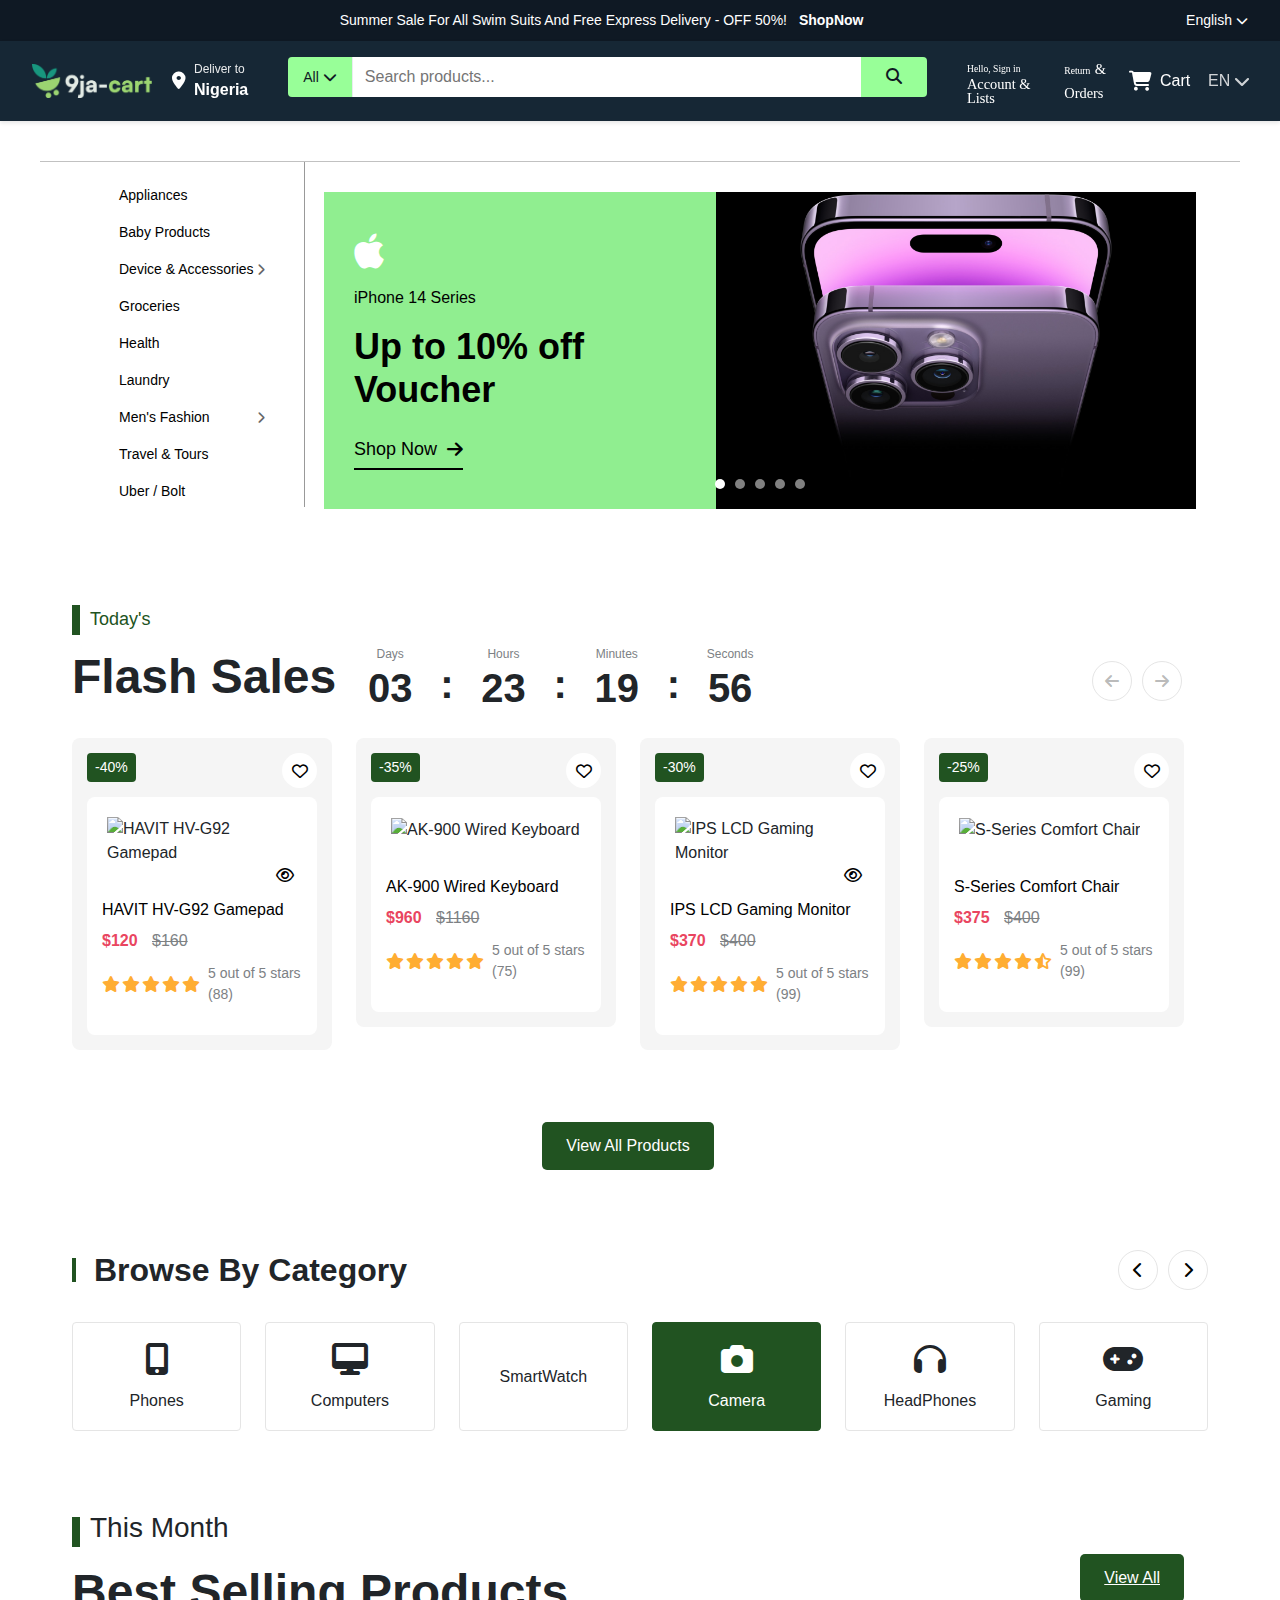
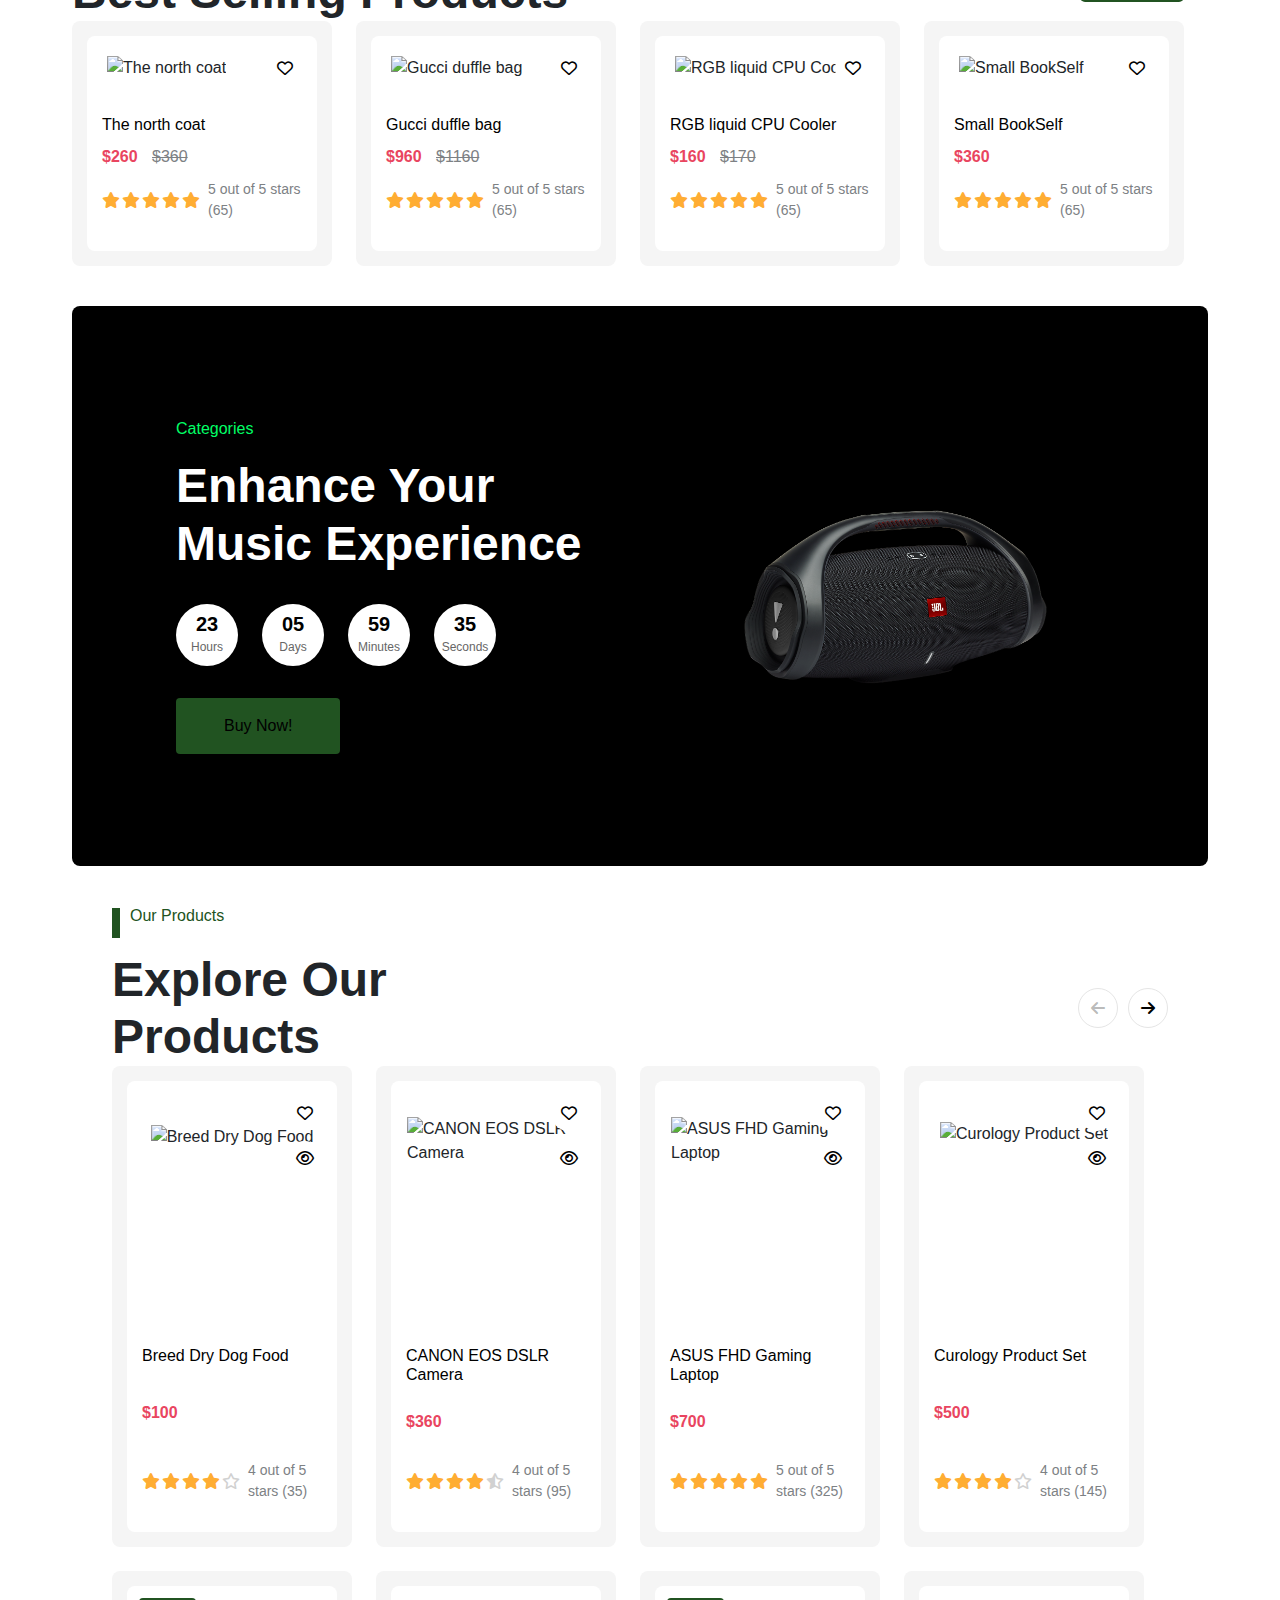
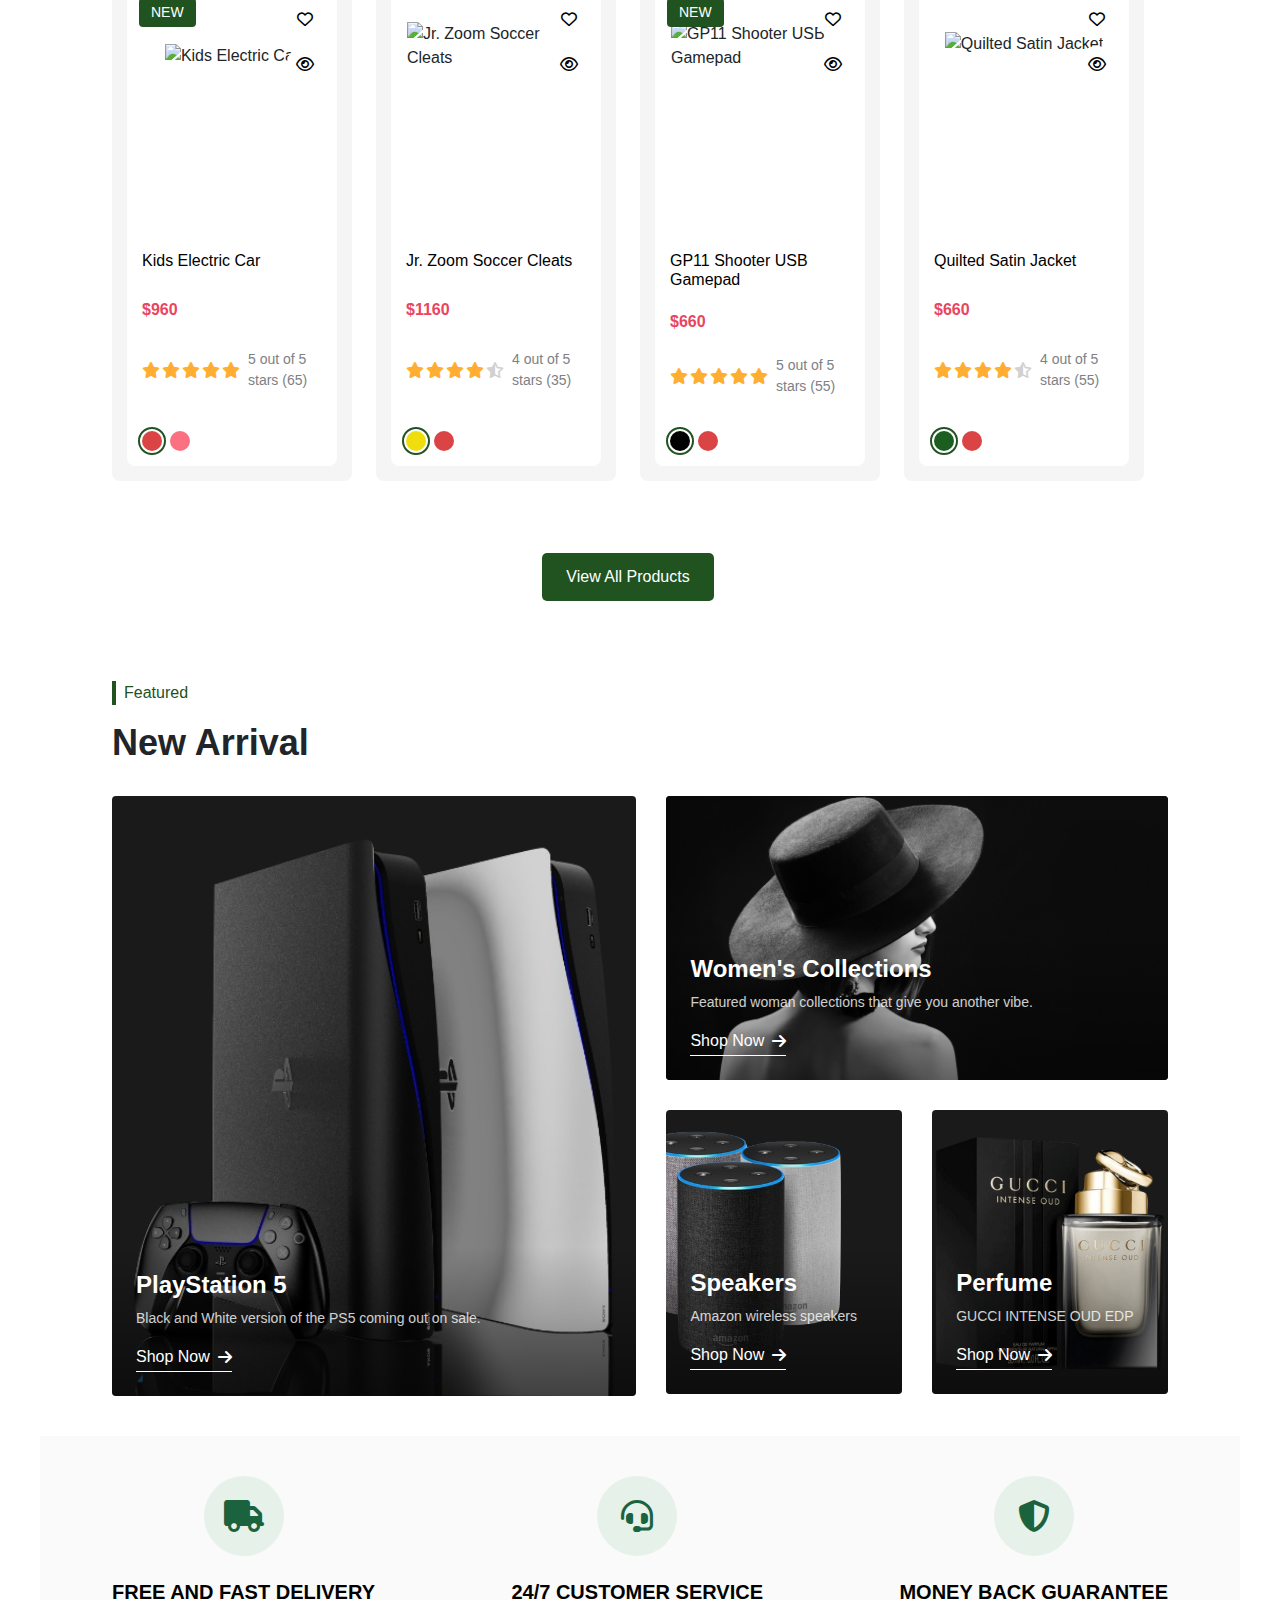
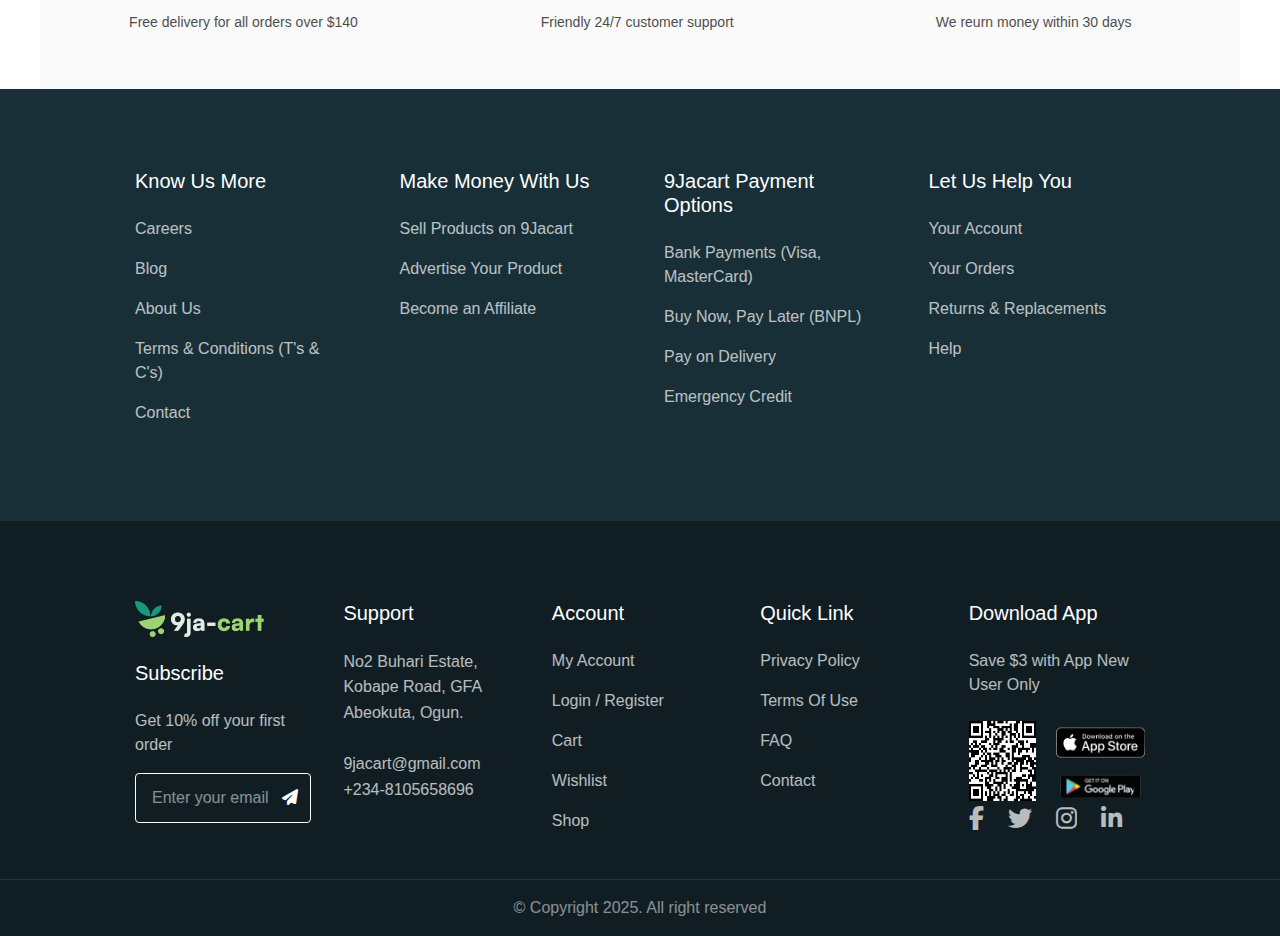
==== index.html @ 180ab43e "fixed desktop view" ====
<!DOCTYPE html>
<html lang="en">
  <head>
    <meta charset="UTF-8" />
    <meta name="viewport" content="width=device-width, initial-scale=1.0" />
    <title>9ja-cart - Your Online Shopping Destination</title>
    <!-- Font Awesome for icons -->
    <link
      rel="stylesheet"
      href="https://cdnjs.cloudflare.com/ajax/libs/font-awesome/6.5.1/css/all.min.css"
    />
    <!-- Animate.css -->
    <link
      rel="stylesheet"
      href="https://cdnjs.cloudflare.com/ajax/libs/animate.css/4.1.1/animate.min.css"
    />
    <!-- Normalize CSS -->
    <link
      rel="stylesheet"
      href="https://cdnjs.cloudflare.com/ajax/libs/modern-normalize/3.0.1/modern-normalize.css"
    />
    <!-- Bootstrap CSS -->
    <link
      href="https://cdn.jsdelivr.net/npm/bootstrap@5.3.2/dist/css/bootstrap.min.css"
      rel="stylesheet"
    />
    <!-- Custom CSS -->
    <link rel="stylesheet" href="assets/css/styles.css" />
  </head>

  <body>
    <!-- Header Section -->
    <header class="site-header">
      <!-- Top Announcement Bar -->
      <div class="announcement-bar">
        <div class="container-fluid">
          <div
            class="d-flex align-items-center justify-content-between announcement-content"
          >
            <div class="flex-grow-1 text-center">
              <span class="announcement-text">
                Summer Sale For All Swim Suits And Free Express Delivery - OFF
                50%!
                <a href="#" class="shop-now">ShopNow</a>
              </span>
            </div>
            <div class="language-selector">
              English <i class="fa-chevron-down fas"></i>
            </div>
          </div>
        </div>
      </div>

      <!-- Main Navigation Bar -->
      <nav class="main-nav">
        <div class="container-fluid">
          <div
            class="d-flex nav-content align-items-center justify-content-between"
          >
            <!-- Add this button before the logo -->
            <button
              class="d-md-none navbar-toggler"
              type="button"
              aria-label="Toggle navigation"
            >
              <i class="fa-bars fas"></i>
            </button>
            <!-- Logo -->
            <a href="#" class="logo">
              <img
                class="navbar-logo-image"
                src="assets/img/logo.png"
                alt="9jacart Logo"
              />
              <!-- <span class="logo-text">
                                <span class="nine">9ja</span>
                                <span class="cart">-cart</span>
                            </span> -->
            </a>

            <!-- Delivery Location -->
            <div class="delivery-location">
              <i class="fa-map-marker-alt fas"></i>
              <div class="location-text">
                <span class="deliver-to">Deliver to</span>
                <span class="country">Nigeria</span>
              </div>
            </div>

            <!-- Search Bar -->
            <div class="flex-grow-1 search-container">
              <div class="search-bar">
                <button class="category-dropdown">
                  All <i class="fa-chevron-down fas"></i>
                </button>
                <input
                  type="text"
                  placeholder="Search products..."
                  class="search-input"
                />
                <button type="submit" class="search-button">
                  <i class="fa-search fas"></i>
                </button>
              </div>
            </div>

            <!-- Account & Lists -->
            <div class="account-section">
              <div class="account-dropdown">
                <span class="small-text">Hello, Sign in</span>
                <span class="bold-text">Account & Lists</span>
              </div>
            </div>

            <!-- Returns & Orders -->
            <div class="returns-section">
              <span class="small-text">Return</span>
              <span class="bold-text">& Orders</span>
            </div>

            <!-- Cart -->
            <div class="cart-section">
              <i class="fa-shopping-cart fas"></i>
              <span>Cart</span>
            </div>

            <!-- Language Selector -->
            <div class="nav-language-selector">
              EN <i class="fa-chevron-down fas"></i>
            </div>
          </div>
        </div>
      </nav>
    </header>

    <!-- Main Content Section -->
    <main class="main-content">
      <div class="container-fluid">
        <!-- Hero Section -->
        <section class="hero">
          <hr />
          <div class="row">
            <!-- Sidebar Navigation -->
            <aside class="col-md-3 sidebar-nav">
              <nav class="nav-menu">
                <ul class="flex-column nav">
                  <li class="nav-item">
                    <a href="#" class="nav-link">Appliances</a>
                  </li>
                  <li class="nav-item">
                    <a href="#" class="nav-link">Baby Products</a>
                  </li>
                  <li class="nav-item">
                    <a
                      href="#"
                      class="d-flex nav-link align-items-center justify-content-between"
                    >
                      Device & Accessories
                      <i class="fa-chevron-right fas"></i>
                    </a>
                  </li>
                  <li class="nav-item">
                    <a href="#" class="nav-link">Groceries</a>
                  </li>
                  <li class="nav-item">
                    <a href="#" class="nav-link">Health</a>
                  </li>
                  <li class="nav-item">
                    <a href="#" class="nav-link">Laundry</a>
                  </li>
                  <li class="nav-item">
                    <a
                      href="#"
                      class="d-flex nav-link align-items-center justify-content-between"
                    >
                      Men's Fashion
                      <i class="fa-chevron-right fas"></i>
                    </a>
                  </li>
                  <li class="nav-item">
                    <a href="#" class="nav-link">Travel & Tours</a>
                  </li>
                  <li class="nav-item">
                    <a href="#" class="nav-link">Uber / Bolt</a>
                  </li>
                </ul>
              </nav>
            </aside>

            <!-- Main Banner -->
            <div class="col-md-9 main-banner">
              <div class="banner-content">
                <div class="banner-left">
                  <i class="fa-apple fab"></i>
                  <div class="device-series">iPhone 14 Series</div>
                  <h1 class="banner-heading">Up to 10% off Voucher</h1>
                  <a href="#" class="shop-now-link">
                    Shop Now <i class="fa-arrow-right fas"></i>
                  </a>
                </div>
                <div class="banner-right">
                  <img
                    src="assets/img/hero-img.jpeg"
                    alt="iPhone 14"
                    class="banner-image"
                  />
                </div>
              </div>
              <div class="banner-dots">
                <span class="active dot"></span>
                <span class="dot"></span>
                <span class="dot"></span>
                <span class="dot"></span>
                <span class="dot"></span>
              </div>
            </div>
          </div>
        </section>

        <!-- Flash Sales Section -->
        <section class="flash-sales">
          <div
            class="d-flex align-items-center justify-content-between flash-sales-header"
          >
            <div class="header-left">
              <div class="d-flex align-items-center section-indicator">
                <span class="indicator-bar"></span>
                <h3 class="today-text">Today's</h3>
              </div>
              <div class="d-flex align-items-center gap-4">
                <h2 class="section-title">Flash Sales</h2>
                <!-- Countdown Timer -->
                <div class="d-flex align-items-center countdown-timer">
                  <div class="timer-unit">
                    <span class="unit-label">Days</span>
                    <span class="unit-value">03</span>
                  </div>
                  <span class="timer-separator">:</span>
                  <div class="timer-unit">
                    <span class="unit-label">Hours</span>
                    <span class="unit-value">23</span>
                  </div>
                  <span class="timer-separator">:</span>
                  <div class="timer-unit">
                    <span class="unit-label">Minutes</span>
                    <span class="unit-value">19</span>
                  </div>
                  <span class="timer-separator">:</span>
                  <div class="timer-unit">
                    <span class="unit-label">Seconds</span>
                    <span class="unit-value">56</span>
                  </div>
                </div>
              </div>
            </div>
            <div class="navigation-arrows flash-nav-arrow">
              <button class="nav-arrow prev" aria-label="Previous products">
                <i class="fa-arrow-left fas"></i>
              </button>
              <button class="nav-arrow next" aria-label="Next products">
                <i class="fa-arrow-right fas"></i>
              </button>
            </div>
          </div>

          <!-- Product Cards Grid -->
          <div class="g-4 row product-grid">
            <!-- Product Card 1 -->
            <div class="col-lg-3 col-md-6">
              <article class="product-card">
                <div class="card-header">
                  <span class="discount-tag">-40%</span>
                  <button
                    class="wishlist-btn"
                    aria-label="Add to wishlist"
                    data-bs-toggle="tooltip"
                    data-bs-placement="left"
                    data-bs-title="Add to Wishlist"
                  >
                    <i class="fa-heart far"></i>
                  </button>
                </div>
                <div class="product-image">
                  <img
                    src="https://s3-alpha-sig.figma.com/img/5d5c/2e52/50752d55f8b60f2aa2923183dadbc135?Expires=1742774400&Key-Pair-Id=APKAQ4GOSFWCW27IBOMQ&Signature=f-nDXutPaUy7cd9G1MCDeTajw4RED9QdKlRWRN~3tQg8z4puQymrMv57yfN9VyW0JbT52Foj~2PpaH3aTyz8Z0DCdzY~n2Ppa3RICUXXkqNPNTnWxFkCqGBanyVgoZotbQxu~6EhP7s0ch9OlFMd~sxh3lCbf1QoytT-ayqRuzkmM4VL-pTrxUSKOfKfsSdwUbv0xXRu2GkUi2MVhggosrn8fcB2zPkeDQv~JZd-W7FSPCQ-8uL0OV7bJwCu8q7KtAGg7nzdt92dswRqKOwXjfN7mjGO0szxgxpvjItU8DxflebyKsNRh3nLLadCK4Kar2a5h~9em3pzS186LmgWCA__"
                    alt="HAVIT HV-G92 Gamepad"
                    class="img-fluid"
                  />
                  <button class="quick-view" aria-label="Quick view">
                    <i class="fa-eye far"></i>
                  </button>
                  <button
                    class="add-to-cart-btn"
                    data-bs-toggle="tooltip"
                    data-bs-placement="top"
                    data-bs-title="Add to Cart"
                  >
                    Add To Cart
                  </button>
                </div>
                <div class="product-info">
                  <h3 class="product-name">HAVIT HV-G92 Gamepad</h3>
                  <div class="product-price">
                    <span class="current-price">$120</span>
                    <span class="original-price">$160</span>
                  </div>
                  <div class="product-rating">
                    <div class="stars" data-rating="5">
                      <i class="fa-star fas" data-value="1"></i>
                      <i class="fa-star fas" data-value="2"></i>
                      <i class="fa-star fas" data-value="3"></i>
                      <i class="fa-star fas" data-value="4"></i>
                      <i class="fa-star fas" data-value="5"></i>
                    </div>
                    <span class="review-count">(88)</span>
                  </div>
                </div>
              </article>
            </div>

            <!-- Product Card 2 -->
            <div class="col-lg-3 col-md-6">
              <article class="product-card">
                <div class="card-header">
                  <span class="discount-tag">-35%</span>
                  <button
                    class="wishlist-btn"
                    aria-label="Add to wishlist"
                    data-bs-toggle="tooltip"
                    data-bs-placement="left"
                    data-bs-title="Add to Wishlist"
                  >
                    <i class="fa-heart far"></i>
                  </button>
                </div>
                <div class="product-image">
                  <img
                    src="https://s3-alpha-sig.figma.com/img/e59d/9f34/8cc24eeff489863523b63971c3ff8e4a?Expires=1742774400&Key-Pair-Id=APKAQ4GOSFWCW27IBOMQ&Signature=rDHnDBBlqXwilTum9bKzrXjI-G4~yxLxhhhIosvqDlFjmt8BNMDH3myTpmYfYa1714xWj71hOfjgh-u7fVMN9SLSa154qI6r-JSd4JmRrEoya5nhxK86ph8wV0M7MUeA2Yq8zYnOPoKw6jGK4Mqh9x6R-hLj5qTe3LoP4UwyT-vXbXNJeAD1cexfO7e08ui~bzhddridE4FeCEXO1ULCiomIUaYhm2CtBqxxnEss7hkA31N0sX0vPN7r8gDYynCJ7uL6Xgjy0HAIH1GxiksJ-EJMLz-Zfurlr9VAvQylOJYkOuvj2~3ezwGEusSO71htX0pN~9AC8IZRNXhfeLIPnw__"
                    alt="AK-900 Wired Keyboard"
                    class="img-fluid"
                  />
                  <button class="quick-view" aria-label="Quick view">
                    <i class="fa-eye far"></i>
                  </button>
                  <button
                    class="add-to-cart-btn"
                    data-bs-toggle="tooltip"
                    data-bs-placement="top"
                    data-bs-title="Add to Cart"
                  >
                    Add To Cart
                  </button>
                </div>
                <div class="product-info">
                  <h3 class="product-name">AK-900 Wired Keyboard</h3>
                  <div class="product-price">
                    <span class="current-price">$960</span>
                    <span class="original-price">$1160</span>
                  </div>
                  <div class="product-rating">
                    <div class="stars">
                      <i class="fa-star fas"></i>
                      <i class="fa-star fas"></i>
                      <i class="fa-star fas"></i>
                      <i class="fa-star fas"></i>
                      <i class="fa-star far"></i>
                    </div>
                    <span class="review-count">(75)</span>
                  </div>
                </div>
              </article>
            </div>

            <!-- Product Card 3 -->
            <div class="col-lg-3 col-md-6">
              <article class="product-card">
                <div class="card-header">
                  <span class="discount-tag">-30%</span>
                  <button
                    class="wishlist-btn"
                    aria-label="Add to wishlist"
                    data-bs-toggle="tooltip"
                    data-bs-placement="left"
                    data-bs-title="Add to Wishlist"
                  >
                    <i class="fa-heart far"></i>
                  </button>
                </div>
                <div class="product-image">
                  <img
                    src="https://s3-alpha-sig.figma.com/img/5e63/4682/db5174aff99bb9337d2dc9598a0b44e4?Expires=1742774400&Key-Pair-Id=APKAQ4GOSFWCW27IBOMQ&Signature=No1gx2ZZQpRWeOM-mLkgSsgpufHtCzW2CBQ5R-7psFnSp7WTvT-vkB4IPjf~2emw1qYRpUvjZSgfPm3YpW1Fra37ho2epdWXGnsN07m0vA-BAfXup~JjzyYfbOQTNFXb2viq37pAiuXc7btUWFOpDrlyVRH1HjLAvjszbvsgEprkurvFPxRALEC7ah3RiPf-CSd322ZbmUeOseWo1a5m~k8eKvQBJAfCOvAX81-9uDYkUKwMqpuzigzDzGIJk9eBEtwU3fKbmhTxExgw3zL52oc5NsEZsAKVEdWgFoEn-NZ1EfM999S3nddkVp066MAtn8MEWVHUF4SGo5XCoY3heg__"
                    alt="IPS LCD Gaming Monitor"
                    class="img-fluid"
                  />
                  <button class="quick-view" aria-label="Quick view">
                    <i class="fa-eye far"></i>
                  </button>
                  <button
                    class="add-to-cart-btn"
                    data-bs-toggle="tooltip"
                    data-bs-placement="top"
                    data-bs-title="Add to Cart"
                  >
                    Add To Cart
                  </button>
                </div>
                <div class="product-info">
                  <h3 class="product-name">IPS LCD Gaming Monitor</h3>
                  <div class="product-price">
                    <span class="current-price">$370</span>
                    <span class="original-price">$400</span>
                  </div>
                  <div class="product-rating">
                    <div class="stars">
                      <i class="fa-star fas"></i>
                      <i class="fa-star fas"></i>
                      <i class="fa-star fas"></i>
                      <i class="fa-star fas"></i>
                      <i class="fa-star fas"></i>
                    </div>
                    <span class="review-count">(99)</span>
                  </div>
                </div>
              </article>
            </div>

            <!-- Product Card 4 -->
            <div class="col-lg-3 col-md-6">
              <article class="product-card">
                <div class="card-header">
                  <span class="discount-tag">-25%</span>
                  <button
                    class="wishlist-btn"
                    aria-label="Add to wishlist"
                    data-bs-toggle="tooltip"
                    data-bs-placement="left"
                    data-bs-title="Add to Wishlist"
                  >
                    <i class="fa-heart far"></i>
                  </button>
                </div>
                <div class="product-image">
                  <img
                    src="https://s3-alpha-sig.figma.com/img/288d/a330/273c46e1c3dc0a8915c4b031d0345347?Expires=1742774400&Key-Pair-Id=APKAQ4GOSFWCW27IBOMQ&Signature=ie7~ysXVkQZFqo~p~Oz7WGZSTJh9EiorH1dJZUbWvLktqIF3PXdBf3zL~qICugSYqwq-oZtNfNStpV1WAIurbND7g7WaT1d7g7wOJo~TBQNUe5GWtRsj9sgHPMlbDSz6~3L7dObcrnBtqq4YXVGDdVdte1-b5LlofWEQSrIDrrPW6ppON~EUPXzDLIflzCjdVJaExqAvdATfo9p5Bi8h5Fq-O-bWYyuolJppy8FPFENxrvElWX2uZfKruj0eJcPfxZKK~YnIDHxDkF5v-LekWvvH8Y3WCVJTRZOuUPrzt-TzL~ySQkuTAuBpltfJuXDKTREKu5DTd2iR61PDETOYYQ__"
                    alt="S-Series Comfort Chair"
                    class="img-fluid"
                  />
                  <button class="quick-view" aria-label="Quick view">
                    <i class="fa-eye far"></i>
                  </button>
                  <button
                    class="add-to-cart-btn"
                    data-bs-toggle="tooltip"
                    data-bs-placement="top"
                    data-bs-title="Add to Cart"
                  >
                    Add To Cart
                  </button>
                </div>
                <div class="product-info">
                  <h3 class="product-name">S-Series Comfort Chair</h3>
                  <div class="product-price">
                    <span class="current-price">$375</span>
                    <span class="original-price">$400</span>
                  </div>
                  <div class="product-rating">
                    <div class="stars">
                      <i class="fa-star fas"></i>
                      <i class="fa-star fas"></i>
                      <i class="fa-star fas"></i>
                      <i class="fa-star fas"></i>
                      <i class="fa-star-half-alt fas"></i>
                    </div>
                    <span class="review-count">(99)</span>
                  </div>
                </div>
              </article>
            </div>
          </div>

          <!-- View All Button -->
          <div class="text-center mt-5">
            <button class="view-all-btn">View All Products</button>
          </div>
        </section>

        <!-- Category Browse Section -->
        <section class="category-browse">
          <div class="category-header">
            <div class="category-title">
              <div class="indicator-bar"></div>
              <h2>Browse By Category</h2>
            </div>
            <div class="navigation-arrows">
              <button class="nav-arrow prev">
                <i class="fa-chevron-left fas"></i>
              </button>
              <button class="nav-arrow next">
                <i class="fa-chevron-right fas"></i>
              </button>
            </div>
          </div>

          <div class="category-grid">
            <div class="category-card">
              <i class="category-icon fa-mobile-alt fas"></i>
              <h3 class="category-name">Phones</h3>
            </div>
            <div class="category-card">
              <i class="category-icon fa-desktop fas"></i>
              <h3 class="category-name">Computers</h3>
            </div>
            <div class="category-card">
              <i class="category-icon fa-watch fas"></i>
              <h3 class="category-name">SmartWatch</h3>
            </div>
            <div class="active category-card">
              <i class="category-icon fa-camera fas"></i>
              <h3 class="category-name">Camera</h3>
            </div>
            <div class="category-card">
              <i class="category-icon fa-headphones fas"></i>
              <h3 class="category-name">HeadPhones</h3>
            </div>
            <div class="category-card">
              <i class="category-icon fa-gamepad fas"></i>
              <h3 class="category-name">Gaming</h3>
            </div>
          </div>
        </section>

        <!-- Best Selling Products Section -->
        <section class="best-selling">
          <div
            class="d-flex align-items-center justify-content-between section-header"
          >
            <div class="header-left">
              <div class="d-flex align-items-center section-indicator">
                <span class="indicator-bar"></span>
                <h3 class="month-text">This Month</h3>
              </div>
              <h2 class="section-title">Best Selling Products</h2>
            </div>
            <a
              href="#"
              class="view-all-btn"
              aria-label="View all best selling products"
              >View All</a
            >
          </div>

          <div class="g-4 row product-grid">
            <!-- Product Card 1 -->
            <div class="col-lg-3 col-md-6">
              <article class="product-card">
                <div class="product-image">
                  <img
                    src="https://s3-alpha-sig.figma.com/img/ee9a/3800/1e9f94261b28e16ea21bacb4144473e8?Expires=1742774400&Key-Pair-Id=APKAQ4GOSFWCW27IBOMQ&Signature=uMXlODWTYd~VWNdqKEYPVxJh~PmTH48Ecjft6wn0LEjiYEc3Efu80KcLJ8XGFO8T~AUEJKRbv-Hs1Qxurxlw1YKE0GZjDHM~exk-ZKTLRRNGsQyYRViFXid3uLsRU6-PzR037z2yajMrkrpIuAvXsx6H4AMMZaEEcesF30KFYyVQzNidTr7YKTp~dtSI2056cn2Y49fizJiV63YCHLWmWHADfLbXd3lWCGFvqnVMY6JehO13sbkEglSGJa8wudgBevcR435LOiweTueoG~2aAp5pUZ76IGI0zMbqE8wLyHAqwB70Gz-~tXKe-hS1MqP90Zq-bOvtz1-zoXJhHm~DNQ__"
                    alt="The north coat"
                    class="img-fluid"
                  />
                  <button
                    class="wishlist-btn"
                    aria-label="Add to wishlist"
                    data-bs-toggle="tooltip"
                    data-bs-placement="left"
                    data-bs-title="Add to Wishlist"
                  >
                    <i class="fa-heart far"></i>
                  </button>
                  <button class="quick-view" aria-label="Quick view">
                    <i class="fa-eye far"></i>
                  </button>
                </div>
                <div class="product-info">
                  <h3 class="product-name">The north coat</h3>
                  <div class="product-price">
                    <span class="current-price">$260</span>
                    <span class="original-price">$360</span>
                  </div>
                  <div class="product-rating">
                    <div class="stars" data-rating="5">
                      <i class="fa-star fas"></i>
                      <i class="fa-star fas"></i>
                      <i class="fa-star fas"></i>
                      <i class="fa-star fas"></i>
                      <i class="fa-star fas"></i>
                    </div>
                    <span class="review-count">(65)</span>
                  </div>
                </div>
              </article>
            </div>

            <!-- Product Card 2 -->
            <div class="col-lg-3 col-md-6">
              <article class="product-card">
                <div class="product-image">
                  <img
                    src="https://s3-alpha-sig.figma.com/img/4f3c/a1d1/2722dbdf98f25179d3c0b785988c513d?Expires=1742774400&Key-Pair-Id=APKAQ4GOSFWCW27IBOMQ&Signature=iHCTCBxWihFlWHixi6ck~[base64]~LuDQS5DI40I4wTI83a1TOcKBK8FgGkmugEqLua7pvPxhSpepPHkc-r5iCR6m9B1Y0czeyGiF0pOJRr3mh4fh4riDKMi5RWlGBcRaQrlgXdQY77dWeOh-jy4A__"
                    alt="Gucci duffle bag"
                    class="img-fluid"
                  />
                  <button
                    class="wishlist-btn"
                    aria-label="Add to wishlist"
                    data-bs-toggle="tooltip"
                    data-bs-placement="left"
                    data-bs-title="Add to Wishlist"
                  >
                    <i class="fa-heart far"></i>
                  </button>
                  <button class="quick-view" aria-label="Quick view">
                    <i class="fa-eye far"></i>
                  </button>
                </div>
                <div class="product-info">
                  <h3 class="product-name">Gucci duffle bag</h3>
                  <div class="product-price">
                    <span class="current-price">$960</span>
                    <span class="original-price">$1160</span>
                  </div>
                  <div class="product-rating">
                    <div class="stars" data-rating="5">
                      <i class="fa-star fas"></i>
                      <i class="fa-star fas"></i>
                      <i class="fa-star fas"></i>
                      <i class="fa-star fas"></i>
                      <i class="fa-star fas"></i>
                    </div>
                    <span class="review-count">(65)</span>
                  </div>
                </div>
              </article>
            </div>

            <!-- Product Card 3 -->
            <div class="col-lg-3 col-md-6">
              <article class="product-card">
                <div class="product-image">
                  <img
                    src="https://s3-alpha-sig.figma.com/img/6739/d39d/c218c97b645d616c8188a4f2e6aaf84b?Expires=1742774400&Key-Pair-Id=APKAQ4GOSFWCW27IBOMQ&Signature=XxhW7GXPh~ghm2q7e401IN-LQlu9aVzIgMpBost-lD~sTXVBdWI5EAE24vO-4b~1ZniM83Ps651OSBvtiuWPaKlyHMQB3aFFhx0mT7xXPUoU-AXDRj5WQ1nnxdSoUqvAYRTyzQDyY~pHAJ~Zjj19wWcv7u9co-3PYQ~poM19osScAk3yhHg4dOmWlY1SbbvZmw5lVxFgKIRQsx2w8zMG0BnfYtkJsMbitI3WUBXzogaW6cyY0H3~BTYs7WRXvIDSlElGR5NQbzMGrWh5Q22f5MUHOEssDsJMgYLVygglsTNCxVx~9x~dvs0xn7BRZVxuqOKkDmEh3AgRNla3-VuCug__"
                    alt="RGB liquid CPU Cooler"
                    class="img-fluid"
                  />
                  <button
                    class="wishlist-btn"
                    aria-label="Add to wishlist"
                    data-bs-toggle="tooltip"
                    data-bs-placement="left"
                    data-bs-title="Add to Wishlist"
                  >
                    <i class="fa-heart far"></i>
                  </button>
                  <button class="quick-view" aria-label="Quick view">
                    <i class="fa-eye far"></i>
                  </button>
                </div>
                <div class="product-info">
                  <h3 class="product-name">RGB liquid CPU Cooler</h3>
                  <div class="product-price">
                    <span class="current-price">$160</span>
                    <span class="original-price">$170</span>
                  </div>
                  <div class="product-rating">
                    <div class="stars" data-rating="5">
                      <i class="fa-star fas"></i>
                      <i class="fa-star fas"></i>
                      <i class="fa-star fas"></i>
                      <i class="fa-star fas"></i>
                      <i class="fa-star fas"></i>
                    </div>
                    <span class="review-count">(65)</span>
                  </div>
                </div>
              </article>
            </div>

            <!-- Product Card 4 -->
            <div class="col-lg-3 col-md-6">
              <article class="product-card">
                <div class="product-image">
                  <img
                    src="https://s3-alpha-sig.figma.com/img/e86f/6e87/2757d20a14861e2e0ebd4e9889693f59?Expires=1742774400&Key-Pair-Id=APKAQ4GOSFWCW27IBOMQ&Signature=B-DwTUI-34T8sxHKhuoh~zZ7mc-iC0gwcz4cESMA2XJMoGx1yMXtHLqaXyzfAUboeXjFVKuqkNwVjxycNZLASJ6hOcsipepYS~XoDG40oE5lrwrhol5SAy96j1pHHpPX8NwhF7WhdgiSiqCpzl7p9GlKLInS~G9m8Z-MkiLdbWYXIDe5f6WYmmGQEl9qwvQc2yR8SxWJo37GfXp53Xuz~rSpRpTtvzqVyXUBNXyEtmV7w1HritwEfDew6X5-CBdUdfA7JWRu7Y7mxik5wQdYdOhALTeunakTq2YVskTJWTxZkuo7rYur-5y0zYyFy4C9RSRzXX1Bq0cPVHzbkh1-9A__"
                    alt="Small BookSelf"
                    class="img-fluid"
                  />
                  <button
                    class="wishlist-btn"
                    aria-label="Add to wishlist"
                    data-bs-toggle="tooltip"
                    data-bs-placement="left"
                    data-bs-title="Add to Wishlist"
                  >
                    <i class="fa-heart far"></i>
                  </button>
                  <button class="quick-view" aria-label="Quick view">
                    <i class="fa-eye far"></i>
                  </button>
                </div>
                <div class="product-info">
                  <h3 class="product-name">Small BookSelf</h3>
                  <div class="product-price">
                    <span class="current-price">$360</span>
                  </div>
                  <div class="product-rating">
                    <div class="stars" data-rating="5">
                      <i class="fa-star fas"></i>
                      <i class="fa-star fas"></i>
                      <i class="fa-star fas"></i>
                      <i class="fa-star fas"></i>
                      <i class="fa-star fas"></i>
                    </div>
                    <span class="review-count">(65)</span>
                  </div>
                </div>
              </article>
            </div>
          </div>
        </section>

        <!-- Promotional Banner Section -->
        <section class="promo-banner" aria-label="Special Offer - JBL Boombox">
          <div class="container-fluid">
            <div class="promo-content">
              <!-- Left Content -->
              <div class="promo-info">
                <span class="category-label">Categories</span>
                <h2 class="promo-title">Enhance Your<br />Music Experience</h2>
                <!-- Countdown Timer -->
                <div class="countdown-circles" aria-label="Offer ends in">
                  <div class="timer-circle">
                    <span class="number">23</span>
                    <span class="label">Hours</span>
                  </div>
                  <div class="timer-circle">
                    <span class="number">05</span>
                    <span class="label">Days</span>
                  </div>
                  <div class="timer-circle">
                    <span class="number">59</span>
                    <span class="label">Minutes</span>
                  </div>
                  <div class="timer-circle">
                    <span class="number">35</span>
                    <span class="label">Seconds</span>
                  </div>
                </div>
                <a href="#" class="buy-now-btn" aria-label="Buy JBL Boombox Now"
                  >Buy Now!</a
                >
              </div>
              <!-- Right Content - Product Image -->
              <div class="promo-image">
                <img
                  src="assets/img/jbl music box.png"
                  alt="JBL Boombox Portable Speaker"
                  class="product-img"
                />
              </div>
            </div>
          </div>
        </section>

        <!-- Product Display Section -->
        <section class="product-display" aria-label="Product Display">
          <div class="container-fluid">
            <!-- Header Section -->
            <header
              class="d-flex align-items-center justify-content-between section-header"
            >
              <div class="header-left">
                <div class="d-flex align-items-center section-indicator">
                  <span class="indicator-bar"></span>
                  <h3 class="category-label">Our Products</h3>
                </div>
                <div class="d-flex align-items-center justify-content-between">
                  <h2 class="section-title">Explore Our Products</h2>
                  <div class="navigation-arrows explore-nav-arrow">
                    <button
                      class="nav-arrow prev"
                      aria-label="Previous products"
                    >
                      <i class="fa-arrow-left fas"></i>
                    </button>
                    <button class="nav-arrow next" aria-label="Next products">
                      <i class="fa-arrow-right fas"></i>
                    </button>
                  </div>
                </div>
              </div>
            </header>

            <!-- Product Grid -->
            <div class="g-4 row product-grid">
              <!-- Product 1: Breed Dry Dog Food -->
              <div class="col-lg-4 col-md-6 col-xl-3">
                <article class="product-card">
                  <div class="product-image">
                    <img
                      src="https://s3-alpha-sig.figma.com/img/78e7/2711/8c99fe72271cf43f5e3566b39ca7c8f4?Expires=1743379200&Key-Pair-Id=APKAQ4GOSFWCW27IBOMQ&Signature=Y14-RHTKyOwR9jyFtxyiKjwzN6H-2IHxcJrnU3PTpZzcPKo9d9iysIGF0IAtYvnjZWvYevB3Ok~eJe5UpsK6AjvOvNXyvZuud-Bqnisioe54prTrYOFAK~-bAmAfuS62gvrJwBxr3rnQf2Dmx~ZM2PEmkvcGR~Qu9VBSBP4xbPlLjFxyc6L5evra~gPA1Ev4pJNvRlwgagnP86C8kL4qziybc9XkWI8hKIhUbF-fKbDDGMKXZx2gncBSDnaH5PVSb9GLiAN0gToWDhJEYYREH9NQGpeehr1IQKv81eAnCIhyce6Nf5OvN~Y3xdhgzul9BFgBGHJIRMrksBciZdHDdw__"
                      alt="Breed Dry Dog Food"
                      class="img-fluid"
                    />
                    <button
                      class="wishlist-btn"
                      aria-label="Add to wishlist"
                      data-bs-toggle="tooltip"
                      data-bs-placement="left"
                      data-bs-title="Add to Wishlist"
                    >
                      <i class="fa-heart far"></i>
                    </button>
                    <button class="quick-view" aria-label="Quick view">
                      <i class="fa-eye far"></i>
                    </button>
                    <button
                      class="add-to-cart-btn"
                      data-bs-toggle="tooltip"
                      data-bs-placement="top"
                      data-bs-title="Add to Cart"
                    >
                      Add To Cart
                    </button>
                  </div>
                  <div class="product-info">
                    <h3 class="product-name">Breed Dry Dog Food</h3>
                    <div class="product-price">
                      <span class="current-price">$100</span>
                    </div>
                    <div class="product-rating">
                      <div class="stars" data-rating="4">
                        <i class="fa-star fas"></i>
                        <i class="fa-star fas"></i>
                        <i class="fa-star fas"></i>
                        <i class="fa-star fas"></i>
                        <i class="fa-star far"></i>
                      </div>
                      <span class="review-count">(35)</span>
                    </div>
                  </div>
                </article>
              </div>

              <!-- Product 2: CANON EOS DSLR Camera -->
              <div class="col-lg-4 col-md-6 col-xl-3">
                <article class="product-card">
                  <div class="product-image">
                    <img
                      src="https://s3-alpha-sig.figma.com/img/e608/92a4/f0a3d5d144dce622c7338ec5be12908f?Expires=1743379200&Key-Pair-Id=APKAQ4GOSFWCW27IBOMQ&Signature=sMq2g1dzf5hqfyKFe~nuwio3~pavj6YTUKXwYk5SDBdK6Fq3p-a8GZmaU39uC33EU-53I3uQEJzCrrXmMGsbaZ-~ELaL6g41Nb2gxHKh9wWG8RxL5-jy67pLd4~YVz-wjXA74INYHF5-eHfWFgX6dtSzqoOlJ~mT4GHwF1OQE6cUg6lI5qL2EPMm3nsNJH-JlIjmtvvormlkeAjsOdWOeY0tGHaNfEzSCM-m3~oKr4UPoVP3hwWU31DRCmvxOljKpvQl2B8QJM0x-cC0DrnxyHqmTHwmGN9ojH0ugqL-AYEHkmsUdNTXZjZWfIRyY16FDnWTWcet5WwKovwyARTNmw__"
                      alt="CANON EOS DSLR Camera"
                      class="img-fluid"
                    />
                    <button
                      class="wishlist-btn"
                      aria-label="Add to wishlist"
                      data-bs-toggle="tooltip"
                      data-bs-placement="left"
                      data-bs-title="Add to Wishlist"
                    >
                      <i class="fa-heart far"></i>
                    </button>
                    <button class="quick-view" aria-label="Quick view">
                      <i class="fa-eye far"></i>
                    </button>
                    <button
                      class="add-to-cart-btn"
                      data-bs-toggle="tooltip"
                      data-bs-placement="top"
                      data-bs-title="Add to Cart"
                    >
                      Add To Cart
                    </button>
                  </div>
                  <div class="product-info">
                    <h3 class="product-name">CANON EOS DSLR Camera</h3>
                    <div class="product-price">
                      <span class="current-price">$360</span>
                    </div>
                    <div class="product-rating">
                      <div class="stars" data-rating="4.5">
                        <i class="fa-star fas"></i>
                        <i class="fa-star fas"></i>
                        <i class="fa-star fas"></i>
                        <i class="fa-star fas"></i>
                        <i class="fa-star-half-alt fas"></i>
                      </div>
                      <span class="review-count">(95)</span>
                    </div>
                  </div>
                </article>
              </div>

              <!-- Product 3: ASUS FHD Gaming Laptop -->
              <div class="col-lg-4 col-md-6 col-xl-3">
                <article class="product-card">
                  <div class="product-image">
                    <img
                      src="https://s3-alpha-sig.figma.com/img/203b/e522/b7b02d10672f6f6147762cf52bfcfc54?Expires=1743379200&Key-Pair-Id=APKAQ4GOSFWCW27IBOMQ&Signature=nlfLcKTVgQONekCWLyjSY9e-jKOzGlWHm2QN9VLtof1fX1fouzb12UOXcgz3028VssrMbsZk8kUcKjQL4JqUOv5N-jrd7bwt2tBpi~H8YTvysZ43Q98SSiwOlzp7mxV2yiWOy3G-QhPvkPh6hR2dmgRp5SfLqznUTchDMeD2cyyCG3NukN4biMkQ7em2hHfa9~5DS-0DT~jWbotvtzTO82f5Vf5j5fzSJJSirM9OhXju7~l5qYBKXIDhzzYpuxHtmaBxXni-su4BPF-x9GDkgDjaN2Z5Cu-sF5rRq-ZQoYwQB6WhyQXNMIPBhexLKUmTiK2BWpDXIq2YiWc0J2zKYQ__"
                      alt="ASUS FHD Gaming Laptop"
                      class="img-fluid"
                    />
                    <button
                      class="wishlist-btn"
                      aria-label="Add to wishlist"
                      data-bs-toggle="tooltip"
                      data-bs-placement="left"
                      data-bs-title="Add to Wishlist"
                    >
                      <i class="fa-heart far"></i>
                    </button>
                    <button class="quick-view" aria-label="Quick view">
                      <i class="fa-eye far"></i>
                    </button>
                    <button
                      class="add-to-cart-btn"
                      data-bs-toggle="tooltip"
                      data-bs-placement="top"
                      data-bs-title="Add to Cart"
                    >
                      Add To Cart
                    </button>
                  </div>
                  <div class="product-info">
                    <h3 class="product-name">ASUS FHD Gaming Laptop</h3>
                    <div class="product-price">
                      <span class="current-price">$700</span>
                    </div>
                    <div class="product-rating">
                      <div class="stars" data-rating="5">
                        <i class="fa-star fas"></i>
                        <i class="fa-star fas"></i>
                        <i class="fa-star fas"></i>
                        <i class="fa-star fas"></i>
                        <i class="fa-star fas"></i>
                      </div>
                      <span class="review-count">(325)</span>
                    </div>
                  </div>
                </article>
              </div>

              <!-- Product 4: Curology Product Set -->
              <div class="col-lg-4 col-md-6 col-xl-3">
                <article class="product-card">
                  <div class="product-image">
                    <img
                      src="https://s3-alpha-sig.figma.com/img/e7bd/d116/62ea1dfc2d615a5bb054e139a764f306?Expires=1743379200&Key-Pair-Id=APKAQ4GOSFWCW27IBOMQ&Signature=jJM7L9SF4sGxAoKMWSuKFDRzWAG9Zm-FmYF2e45EF67IxHR3wXmj8t0zpFYe3HSl0hkglBdPNEhiGAlwXR-1cGLv0Hk2TIugZKm61~wWHwwR0~6hOiWCwuVDBhtVOaAlNv897o8cFpj02PGgcgRjQw8mM6Z~CJ7MF0Lj9Xz38aXWf-Kl~l8goN0yTEgeMkUQ4HrPApmh2qgWw-ryCwqdg4t6Oj7UO0q9gcFENRMw-51Zwws~3-XZE2a4JNrm~D7IWeltQBZdAbcCYdFj7KqcM-zOKTzOLY-2J8~yYXawTWwySYsBLb8xGrrvJZ-UbY-~el1KUq29lPtMJdFTOYB61w__"
                      alt="Curology Product Set"
                      class="img-fluid"
                    />
                    <button
                      class="wishlist-btn"
                      aria-label="Add to wishlist"
                      data-bs-toggle="tooltip"
                      data-bs-placement="left"
                      data-bs-title="Add to Wishlist"
                    >
                      <i class="fa-heart far"></i>
                    </button>
                    <button class="quick-view" aria-label="Quick view">
                      <i class="fa-eye far"></i>
                    </button>
                    <button
                      class="add-to-cart-btn"
                      data-bs-toggle="tooltip"
                      data-bs-placement="top"
                      data-bs-title="Add to Cart"
                    >
                      Add To Cart
                    </button>
                  </div>
                  <div class="product-info">
                    <h3 class="product-name">Curology Product Set</h3>
                    <div class="product-price">
                      <span class="current-price">$500</span>
                    </div>
                    <div class="product-rating">
                      <div class="stars" data-rating="4">
                        <i class="fa-star fas"></i>
                        <i class="fa-star fas"></i>
                        <i class="fa-star fas"></i>
                        <i class="fa-star fas"></i>
                        <i class="fa-star far"></i>
                      </div>
                      <span class="review-count">(145)</span>
                    </div>
                  </div>
                </article>
              </div>

              <!-- Product 5: Kids Electric Car -->
              <div class="col-lg-4 col-md-6 col-xl-3">
                <article class="product-card">
                  <div class="product-image">
                    <span class="new-tag">NEW</span>
                    <img
                      src="https://s3-alpha-sig.figma.com/img/5f4e/a9ac/f805319ddf3897fc9daaf58559542260?Expires=1743379200&Key-Pair-Id=APKAQ4GOSFWCW27IBOMQ&Signature=KxXvGCUOgZ5de2GUiya1ARDtVj1s4zuorwncSxGCL5-kIWfP0jx8b77cmLZZO3udVNf5BGC7LggU4JMb81ng2NyzAinXtspM4lnOiJzt00Z8~trNPEcHIHJZf6kXZDg3IMchbUYImT2bIuXgI5483SRtzflAIhoSV2TI4t-OPdoWkuUSeaR7KvFatFgzA7VwRZVnYz1qCkTKcds1zW6ZYuptBTlA0~fYB~8AifOvuOAFF4nPXCmgx9u8LBoWhrz70oc0j53kMTx6Ni3PwBpZBXOHMws~CtnSABb4gQbKr1wRPA7VUOPsGbDmjP~qVcfZNWgyymQET7-KTpBMfufkWg__"
                      alt="Kids Electric Car"
                      class="img-fluid"
                    />
                    <button
                      class="wishlist-btn"
                      aria-label="Add to wishlist"
                      data-bs-toggle="tooltip"
                      data-bs-placement="left"
                      data-bs-title="Add to Wishlist"
                    >
                      <i class="fa-heart far"></i>
                    </button>
                    <button class="quick-view" aria-label="Quick view">
                      <i class="fa-eye far"></i>
                    </button>
                  </div>
                  <div class="product-info">
                    <h3 class="product-name">Kids Electric Car</h3>
                    <div class="product-price">
                      <span class="current-price">$960</span>
                    </div>
                    <div class="product-rating">
                      <div class="stars" data-rating="5">
                        <i class="fa-star fas"></i>
                        <i class="fa-star fas"></i>
                        <i class="fa-star fas"></i>
                        <i class="fa-star fas"></i>
                        <i class="fa-star fas"></i>
                      </div>
                      <span class="review-count">(65)</span>
                    </div>
                    <div class="color-options">
                      <button
                        class="color-dot active"
                        style="background-color: #db4444"
                        aria-label="Select Red Color"
                      ></button>
                      <button
                        class="color-dot"
                        style="background-color: #fb7181"
                        aria-label="Select Pink Color"
                      ></button>
                    </div>
                  </div>
                </article>
              </div>

              <!-- Product 6: Jr. Zoom Soccer Cleats -->
              <div class="col-lg-4 col-md-6 col-xl-3">
                <article class="product-card">
                  <div class="product-image">
                    <img
                      src="https://s3-alpha-sig.figma.com/img/d0b7/bb25/884f6fdfc1357634d7d7b09e05755c2f?Expires=1743379200&Key-Pair-Id=APKAQ4GOSFWCW27IBOMQ&Signature=hBQkP4eECaF4xCsH5xjRECzn4gwzt11z1qHFqyIYXsEePxNoPHpwEjNPxFZ91IdZLSM~u5KrU1uEvMLJiw9cTYDL0SaaDGneGiBDx1LSY1Z9zn7U1a5JztBd9bYW0SgKIJRxUdPTN7NsFEBg1-1C6QHoDo8zB8M4GvWP2LU0cDMpJsW5gx1BuyyhzG8dxUI9t86zkpEoIMXK7tACsDc8SgBvBBc-VlyWpGT6~C1DLLjRse2EUdo9ewa6M4vKcxuoneYttZO3vQaDpJZnsdOqW~16z7o~kVou8mpYskwEdvVgQMx3joqsk9kQUouIscVoulANYj-u5udqUCw5DT3VQg__"
                      alt="Jr. Zoom Soccer Cleats"
                      class="img-fluid"
                    />
                    <button
                      class="wishlist-btn"
                      aria-label="Add to wishlist"
                      data-bs-toggle="tooltip"
                      data-bs-placement="left"
                      data-bs-title="Add to Wishlist"
                    >
                      <i class="fa-heart far"></i>
                    </button>
                    <button class="quick-view" aria-label="Quick view">
                      <i class="fa-eye far"></i>
                    </button>
                  </div>
                  <div class="product-info">
                    <h3 class="product-name">Jr. Zoom Soccer Cleats</h3>
                    <div class="product-price">
                      <span class="current-price">$1160</span>
                    </div>
                    <div class="product-rating">
                      <div class="stars" data-rating="4.5">
                        <i class="fa-star fas"></i>
                        <i class="fa-star fas"></i>
                        <i class="fa-star fas"></i>
                        <i class="fa-star fas"></i>
                        <i class="fa-star-half-alt fas"></i>
                      </div>
                      <span class="review-count">(35)</span>
                    </div>
                    <div class="color-options">
                      <button
                        class="color-dot active"
                        style="background-color: #f0dd0d"
                        aria-label="Select Yellow Color"
                      ></button>
                      <button
                        class="color-dot"
                        style="background-color: #db4444"
                        aria-label="Select Red Color"
                      ></button>
                    </div>
                  </div>
                </article>
              </div>

              <!-- Product 7: GP11 Shooter USB Gamepad -->
              <div class="col-lg-4 col-md-6 col-xl-3">
                <article class="product-card">
                  <div class="product-image">
                    <span class="new-tag">NEW</span>
                    <img
                      src="https://s3-alpha-sig.figma.com/img/288e/0133/65fe639fccc1fe4168fca740ef1f85e7?Expires=1743379200&Key-Pair-Id=APKAQ4GOSFWCW27IBOMQ&Signature=PRmYCHaBPijPE1680OYh5ny~fs0NP0fehi6hKEpgnniUvAAqOT~AiYJDKxwV3ouyhlFnw9-cVqnk363wVTBydSNbVvCd3qUG~duf-McUGJaznKSPTGMrNzu4TnZaktJfhfcOz6Z~PhQzLJ35L78zZRsK3H4PavsjEdOLRzg29g5CSpKHDI5RpsMZ9-fcIQ4ISiVttg1JuPkgef-HKYSoCzTIH2P0qxLHLaswgjvxm0SiXZAN-ObVNoHoR2QlxR7Xft2X3OAhidk5d6IjFmfg3aSX6EaqN7YqWZNEKtJt1bBJh3uKaQQllpq6xhj51YTkdlnIv508d-UE2z~yzv0uHQ__"
                      alt="GP11 Shooter USB Gamepad"
                      class="img-fluid"
                    />
                    <button
                      class="wishlist-btn"
                      aria-label="Add to wishlist"
                      data-bs-toggle="tooltip"
                      data-bs-placement="left"
                      data-bs-title="Add to Wishlist"
                    >
                      <i class="fa-heart far"></i>
                    </button>
                    <button class="quick-view" aria-label="Quick view">
                      <i class="fa-eye far"></i>
                    </button>
                  </div>
                  <div class="product-info">
                    <h3 class="product-name">GP11 Shooter USB Gamepad</h3>
                    <div class="product-price">
                      <span class="current-price">$660</span>
                    </div>
                    <div class="product-rating">
                      <div class="stars" data-rating="5">
                        <i class="fa-star fas"></i>
                        <i class="fa-star fas"></i>
                        <i class="fa-star fas"></i>
                        <i class="fa-star fas"></i>
                        <i class="fa-star fas"></i>
                      </div>
                      <span class="review-count">(55)</span>
                    </div>
                    <div class="color-options">
                      <button
                        class="color-dot active"
                        style="background-color: #000000"
                        aria-label="Select Black Color"
                      ></button>
                      <button
                        class="color-dot"
                        style="background-color: #db4444"
                        aria-label="Select Red Color"
                      ></button>
                    </div>
                  </div>
                </article>
              </div>

              <!-- Product 8: Quilted Satin Jacket -->
              <div class="col-lg-4 col-md-6 col-xl-3">
                <article class="product-card">
                  <div class="product-image">
                    <img
                      src="https://s3-alpha-sig.figma.com/img/04a1/915f/d6cedd7c8b1073685c5f1be1b50e1ac6?Expires=1743379200&Key-Pair-Id=APKAQ4GOSFWCW27IBOMQ&Signature=m99yJ2WGLwnghKS662b-ed-vi~kMdaej2umFO3hkoM~R3X0wgtPTmKBRM1vOHhmq0btHHenVHyV~Ros30p1k~ziz7plMFDqTWIzcAgcs~wwvp6u~AeZALMPy881Cz3I~b9q7wq09pYJyjAAwvwIKM2hc-PhMMiByvrUMCccYkoPny3Q~be2ppAa85PaSwIk2KsdMpGccaWpQX6c0jOOAXyeMqJ1MM93jLXepvjRovvz0Qz9jFV4x--hJy-G8hTZBk0SaNnXhBch0NqgGTwhV21GBvjKZ0PlvYglVLatXjbdjZkaZRoDW1tB5BXxdZ8l-85ZIjOYnPK5IpZo26KQT~A__"
                      alt="Quilted Satin Jacket"
                      class="img-fluid"
                    />
                    <button
                      class="wishlist-btn"
                      aria-label="Add to wishlist"
                      data-bs-toggle="tooltip"
                      data-bs-placement="left"
                      data-bs-title="Add to Wishlist"
                    >
                      <i class="fa-heart far"></i>
                    </button>
                    <button class="quick-view" aria-label="Quick view">
                      <i class="fa-eye far"></i>
                    </button>
                  </div>
                  <div class="product-info">
                    <h3 class="product-name">Quilted Satin Jacket</h3>
                    <div class="product-price">
                      <span class="current-price">$660</span>
                    </div>
                    <div class="product-rating">
                      <div class="stars" data-rating="4.5">
                        <i class="fa-star fas"></i>
                        <i class="fa-star fas"></i>
                        <i class="fa-star fas"></i>
                        <i class="fa-star fas"></i>
                        <i class="fa-star-half-alt fas"></i>
                      </div>
                      <span class="review-count">(55)</span>
                    </div>
                    <div class="color-options">
                      <button
                        class="color-dot active"
                        style="background-color: #1b5e20"
                        aria-label="Select Green Color"
                      ></button>
                      <button
                        class="color-dot"
                        style="background-color: #db4444"
                        aria-label="Select Red Color"
                      ></button>
                    </div>
                  </div>
                </article>
              </div>
            </div>

            <!-- View All Products Button -->
            <div class="text-center mt-5">
              <button class="view-all-btn">View All Products</button>
            </div>
          </div>
        </section>

        <!-- Featured Products Section -->
        <section class="featured-products" aria-label="Featured Products">
          <div class="container-fluid">
            <!-- Section Header -->
            <header class="featured-header">
              <div class="section-indicator">
                <span class="indicator-bar"></span>
                <h3 class="category-label">Featured</h3>
              </div>
              <h2 class="section-title">New Arrival</h2>
            </header>

            <!-- Featured Products Grid -->
            <div class="featured-grid">
              <!-- PlayStation 5 Card -->
              <article class="featured-card playstation-card">
                <div class="card-content">
                  <img
                    src="assets/img/play station 5.png"
                    alt="PlayStation 5 Console"
                    class="img-fluid"
                  />
                  <div class="card-info">
                    <h3>PlayStation 5</h3>
                    <p>
                      Black and White version of the PS5 coming out on sale.
                    </p>
                    <a href="#" class="shop-now-link">
                      Shop Now
                      <i class="fa-arrow-right fas"></i>
                    </a>
                  </div>
                </div>
              </article>

              <!-- Right Column -->
              <div class="right-column">
                <!-- Women's Collections Card -->
                <article class="featured-card womens-collections-card">
                  <div class="card-content">
                    <img
                      src="assets/img/womens collection.jpeg"
                      alt="Women's Collections"
                      class="img-fluid"
                    />
                    <div class="card-info">
                      <h3>Women's Collections</h3>
                      <p>
                        Featured woman collections that give you another vibe.
                      </p>
                      <a href="#" class="shop-now-link">
                        Shop Now
                        <i class="fa-arrow-right fas"></i>
                      </a>
                    </div>
                  </div>
                </article>

                <!-- Bottom Row -->
                <div class="bottom-row">
                  <!-- Speakers Card -->
                  <article class="featured-card speakers-card">
                    <div class="card-content">
                      <img
                        src="assets/img/amazon speakers.png"
                        alt="Amazon Speakers"
                        class="img-fluid"
                      />
                      <div class="card-info">
                        <h3>Speakers</h3>
                        <p>Amazon wireless speakers</p>
                        <a href="#" class="shop-now-link">
                          Shop Now
                          <i class="fa-arrow-right fas"></i>
                        </a>
                      </div>
                    </div>
                  </article>

                  <!-- Perfume Card -->
                  <article class="featured-card perfume-card">
                    <div class="card-content">
                      <img
                        src="assets/img/perfume.png"
                        alt="Gucci Intense Oud Perfume"
                        class="img-fluid"
                      />
                      <div class="card-info">
                        <h3>Perfume</h3>
                        <p>GUCCI INTENSE OUD EDP</p>
                        <a href="#" class="shop-now-link">
                          Shop Now
                          <i class="fa-arrow-right fas"></i>
                        </a>
                      </div>
                    </div>
                  </article>
                </div>
              </div>
            </div>
          </div>
        </section>

        <!-- Services Banner Section -->
        <section class="services-banner">
          <div class="container-fluid">
            <div class="services-grid">
              <div class="service-item">
                <div class="service-icon">
                  <i class="fa-truck fas"></i>
                </div>
                <h3 class="service-title">FREE AND FAST DELIVERY</h3>
                <p class="service-description">
                  Free delivery for all orders over $140
                </p>
              </div>

              <div class="service-item">
                <div class="service-icon">
                  <i class="fa-headset fas"></i>
                </div>
                <h3 class="service-title">24/7 CUSTOMER SERVICE</h3>
                <p class="service-description">
                  Friendly 24/7 customer support
                </p>
              </div>

              <div class="service-item">
                <div class="service-icon">
                  <i class="fa-shield-alt fas"></i>
                </div>
                <h3 class="service-title">MONEY BACK GUARANTEE</h3>
                <p class="service-description">We reurn money within 30 days</p>
              </div>
            </div>
          </div>
        </section>
      </div>
    </main>

    <!-- Secondary Footer -->
    <footer class="secondary-footer">
      <div class="container-fluid">
        <div class="footer-content">
          <!-- Know Us More -->
          <div class="footer-column">
            <h3>Know Us More</h3>
            <ul class="footer-links">
              <li><a href="#">Careers</a></li>
              <li><a href="#">Blog</a></li>
              <li><a href="#">About Us</a></li>
              <li><a href="#">Terms & Conditions (T's & C's)</a></li>
              <li><a href="#">Contact</a></li>
            </ul>
          </div>

          <!-- Make Money With Us -->
          <div class="footer-column">
            <h3>Make Money With Us</h3>
            <ul class="footer-links">
              <li><a href="#">Sell Products on 9Jacart</a></li>
              <li><a href="#">Advertise Your Product</a></li>
              <li><a href="#">Become an Affiliate</a></li>
            </ul>
          </div>

          <!-- 9Jacart Payment Options -->
          <div class="footer-column">
            <h3>9Jacart Payment Options</h3>
            <ul class="footer-links">
              <li><a href="#">Bank Payments (Visa, MasterCard)</a></li>
              <li><a href="#">Buy Now, Pay Later (BNPL)</a></li>
              <li><a href="#">Pay on Delivery</a></li>
              <li><a href="#">Emergency Credit</a></li>
            </ul>
          </div>

          <!-- Let Us Help You -->
          <div class="footer-column">
            <h3>Let Us Help You</h3>
            <ul class="footer-links">
              <li><a href="#">Your Account</a></li>
              <li><a href="#">Your Orders</a></li>
              <li><a href="#">Returns & Replacements</a></li>
              <li><a href="#">Help</a></li>
            </ul>
          </div>
        </div>
      </div>
    </footer>

    <!-- Primary Footer Section -->
    <footer class="primary-footer">
      <div class="container-fluid">
        <div class="footer-content">
          <!-- Logo and Subscribe Column -->
          <div class="footer-column">
            <div class="footer-brand">
              <a href="#" class="footer-logo">
                <img
                  class="navbar-logo-image"
                  src="assets/img/logo.png"
                  alt="9jacart Logo"
                />
              </a>
            </div>
            <div class="subscribe-section">
              <h3>Subscribe</h3>
              <p>Get 10% off your first order</p>
              <form class="subscribe-form">
                <div class="input-group">
                  <input type="email" placeholder="Enter your email" required />
                  <button type="submit">
                    <i class="fa-paper-plane fas"></i>
                  </button>
                </div>
              </form>
            </div>
          </div>

          <!-- Support Column -->
          <div class="footer-column">
            <h3>Support</h3>
            <address>
              No2 Buhari Estate,<br />
              Kobape Road, GFA<br />
              Abeokuta, Ogun.<br /><br />
              <a href="mailto:9jacart@gmail.com">9jacart@gmail.com</a><br />
              <a href="tel:+2348105658696">+234-8105658696</a>
            </address>
          </div>

          <!-- Account Column -->
          <div class="footer-column">
            <h3>Account</h3>
            <ul class="footer-links">
              <li><a href="#">My Account</a></li>
              <li><a href="#">Login / Register</a></li>
              <li><a href="#">Cart</a></li>
              <li><a href="#">Wishlist</a></li>
              <li><a href="#">Shop</a></li>
            </ul>
          </div>

          <!-- Quick Link Column -->
          <div class="footer-column">
            <h3>Quick Link</h3>
            <ul class="footer-links">
              <li><a href="#">Privacy Policy</a></li>
              <li><a href="#">Terms Of Use</a></li>
              <li><a href="#">FAQ</a></li>
              <li><a href="#">Contact</a></li>
            </ul>
          </div>

          <!-- Download App Column -->
          <div class="footer-column">
            <h3>Download App</h3>
            <p class="app-promo">Save $3 with App New User Only</p>
            <div class="app-download">
              <div class="qr-code">
                <img src="assets/img/qrcode.jpeg" alt="QR Code" />
              </div>
              <div class="app-buttons">
                <a href="#" class="app-btn" id="google">
                  <img
                    src="assets/img/google-icon.png"
                    alt="Get it on Google Play"
                  />
                </a>
                <a href="#" class="app-btn" id="apple">
                  <img
                    src="assets/img/apple-icon.png"
                    alt="Download on the App Store"
                  />
                </a>
              </div>
            </div>
            <div class="social-links">
              <a href="#"><i class="fa-facebook-f fab"></i></a>
              <a href="#"><i class="fa-twitter fab"></i></a>
              <a href="#"><i class="fa-instagram fab"></i></a>
              <a href="#"><i class="fa-linkedin-in fab"></i></a>
            </div>
          </div>
        </div>
      </div>
      <!-- Copyright Bar -->
      <div class="copyright-bar">
        <div class="container-fluid">
          <p>© Copyright 2025. All right reserved</p>
        </div>
      </div>
    </footer>

    <!-- Bootstrap JS -->
    <script src="https://cdn.jsdelivr.net/npm/bootstrap@5.3.2/dist/js/bootstrap.bundle.min.js"></script>
    <!-- Custom JS -->
    <script src="assets/js/script.js"></script>
  </body>
</html>
---- assets/css/styles.css ----
/* Global Styles */
:root {
  --dark-navy: #0f1924;
  --navy-teal: #162735;
  --leaf-green: #6baa75;
  --bright-green: #9acd32;
  --light-green: #98ff98;
  --white: #ffffff;
  --gray-100: #f8f9fa;
  --gray-200: #e9ecef;
}

body {
  margin: 0;
  padding: 0;
  font-family: -apple-system, BlinkMacSystemFont, "Segoe UI", Roboto, Oxygen,
    Ubuntu, Cantarell, sans-serif;
}

/* Global fixes */
* {
  max-width: 100%;
  box-sizing: border-box;
}

/* Header */
.site-header {
  position: sticky;
  top: 0;
  z-index: 1000;
  width: 100%;
}

/* Announcement Bar */
.announcement-bar {
  background-color: var(--dark-navy);
  color: var(--white);
  padding: 10px 0;
  font-size: 14px;
}

.announcement-content {
  padding: 0 20px;
}

.announcement-text {
  margin-right: 15px;
}

.shop-now {
  color: var(--white);
  text-decoration: none;
  font-weight: 600;
  margin-left: 8px;
  transition: opacity 0.3s;
}

.shop-now:hover {
  opacity: 0.8;
  color: var(--white);
}

.language-selector {
  cursor: pointer;
  font-size: 14px;
  display: flex;
  align-items: center;
  gap: 4px;
}

.language-selector i {
  font-size: 12px;
}

/* Main Navigation */
.main-nav {
  background-color: var(--navy-teal);
  padding: 12px 0;
  box-shadow: 0 2px 4px rgba(0, 0, 0, 0.1);
}

.nav-content {
  padding: 0 20px;
  gap: 20px;
}

/* Logo */
.logo {
  display: flex;
  align-items: center;
  text-decoration: none;
  gap: 8px;
  min-width: 120px;
}

.logo i {
  color: var(--leaf-green);
  font-size: 24px;
}

.logo-text {
  font-size: 20px;
  font-weight: bold;
}

.logo-text .nine {
  color: var(--white);
}

.logo-text .cart {
  color: var(--bright-green);
}

/* Delivery Location */
.delivery-location {
  display: flex;
  align-items: center;
  gap: 8px;
  color: var(--white);
  cursor: pointer;
  width: 80px;
  height: 32px;
}

.delivery-location i {
  font-size: 18px;
}

.location-text {
  display: flex;
  flex-direction: column;
}

.deliver-to {
  font-size: 12px;
  opacity: 0.9;
}

.country {
  font-weight: 600;
}

/* Search Bar */
.search-container {
  width: 785px;
  height: 48px;
  margin: 0 20px;
}

.search-bar {
  display: flex;
  align-items: stretch;
  height: 40px;
  width: 100%;
  border-radius: 4px;
  overflow: hidden;
}

.category-dropdown {
  background-color: var(--light-green);
  padding: 0 15px;
  display: flex;
  align-items: center;
  gap: 4px;
  cursor: pointer;
  border: none;
  border-right: 1px solid var(--gray-200);
  font-size: 14px;
  color: var(--dark-navy);
  white-space: nowrap;
}

.category-dropdown:hover {
  background-color: var(--bright-green);
}

.search-input {
  flex-grow: 1;
  padding: 8px 12px;
  border: none;
  outline: none;
  min-width: 200px;
}

.search-button {
  background-color: var(--light-green);
  color: var(--dark-navy);
  border: none;
  padding: 0 25px;
  cursor: pointer;
  transition: background-color 0.3s;
}

.search-button:hover {
  background-color: var(--bright-green);
}

/* Account Section */
.account-section {
  color: var(--white);
  cursor: pointer;
  width: 95px;
  height: 3rem;
  margin-top: 0.5rem;
}

.account-dropdown {
  display: flex;
  flex-direction: column;
}

.account-dropdown .small-text {
  font-family: "Poppins";
  font-style: normal;
  font-weight: 300;
  font-size: 0.6rem;
  line-height: 1rem;
}
.account-dropdown .bold-text {
  font-family: "Poppins";
  font-size: 0.9rem;
  line-height: 0.9rem;
}

/* Returns Section */
.returns-section {
  color: var(--white);
  cursor: pointer;
  width: 55px;
  height: 3rem;
  gap: 0.2rem;
}

.returns-section .small-text {
  font-family: "Poppins";
  font-style: normal;
  font-weight: 300;
  font-size: 0.6rem;
  line-height: 0.1rem;
}
.returns-section .bold-text {
  font-family: "Poppins";
  font-size: 0.9rem;
  line-height: 0.1rem;
}
/* Cart Section */
.cart-section {
  display: flex;
  align-items: center;
  gap: 8px;
  color: var(--white);
  cursor: pointer;
  width: 59px;
  height: 24px;
}

.cart-section i {
  font-size: 20px;
}

/* Nav Language Selector */
.nav-language-selector {
  color: var(--white);
  opacity: 0.8;
  cursor: pointer;
  width: 40px;
  height: 16px;
  display: flex;
  align-items: center;
  gap: 4px;
}

/* Main Content Section */
.main-content {
  padding: 0;
  background-color: var(--white);
}

.main-content .container-fluid {
  padding: 0 40px;
  overflow-x: hidden;
}

/* Hero Section */
.hero {
  margin: 40px 0;
  position: relative;
}

.hero hr {
  width: 100%;
  border: none;
  border-top: 1px solid #080808;
  margin: 30px 0;
  padding: 0;
  position: relative;
}

.hero .row {
  margin: 0;
  display: flex;
  flex-direction: row;
  justify-content: space-between;
  position: relative;
}

/* Sidebar Navigation */
.sidebar-nav {
  position: relative;
  margin-left: 2rem;
  width: 15rem;
  padding: 0 2rem;
  background-color: var(--white);
  margin-top: -1.875rem; /* Pulls the border up to intersect with hr */
}

.sidebar-nav::after {
  content: "";
  position: absolute;
  top: 0;
  right: 0.5rem;
  width: 0.01rem;
  height: 95%;
  background-color: rgba(0, 0, 0, 0.4);
}

.nav-menu {
  padding: 15px 0;
  position: relative;
}

.nav-menu .nav-link {
  color: #000;
  padding: 6px 15px;
  font-size: 14px;
  transition: background-color 0.3s;
  border-radius: 4px;
  margin: 2px 0;
}

.nav-menu .nav-link:hover {
  background-color: var(--gray-100);
}

.nav-menu .nav-link i {
  font-size: 12px;
  color: #666;
}

/* Main Banner */
.main-banner {
  position: relative;
  border-radius: 8px;
  overflow: hidden;
  height: 19.8rem;
  margin-right: 2rem; /* Adjusted to match left margin */
  flex: 1;
}

.banner-content {
  display: flex;
  height: 100%;
}

.banner-left {
  background-color: #90ee90;
  padding: 30px;
  flex: 0 0 45%; /* Changed from 40% to 45% */
  display: flex;
  flex-direction: column;
  justify-content: center;
}

.banner-left .fa-apple {
  color: var(--white);
  font-size: 40px;
  margin-bottom: 15px;
}

.device-series {
  color: #000;
  font-size: 16px;
  margin-bottom: 15px;
}

.banner-heading {
  color: #000;
  font-size: 36px;
  font-weight: bold;
  line-height: 1.2;
  margin-bottom: 25px;
  max-width: 300px;
}

.shop-now-link {
  color: #000;
  text-decoration: none;
  font-size: 18px;
  display: inline-flex;
  align-items: center;
  gap: 10px;
  border-bottom: 2px solid #000;
  padding-bottom: 5px;
  width: fit-content;
  transition: opacity 0.3s;
}

.shop-now-link:hover {
  opacity: 0.8;
  color: #000;
}

.banner-right {
  background-color: #000;
  flex: 0 0 55%; /* Changed from 60% to 55% */
  position: relative;
  overflow: hidden;
  display: flex;
  align-items: center;
  justify-content: center;
}

.banner-image {
  width: 100%;
  height: 100%;
  object-fit: cover;
}

/* Banner Navigation Dots */
.banner-dots {
  position: absolute;
  bottom: 20px;
  left: 50%;
  transform: translateX(-50%);
  display: flex;
  gap: 10px;
}

.dot {
  width: 10px;
  height: 10px;
  border-radius: 50%;
  background-color: var(--white);
  opacity: 0.5;
  cursor: pointer;
  transition: opacity 0.3s;
}

.dot.active {
  opacity: 1;
}

/* Flash Sales Section */
.flash-sales {
  padding: 40px 2rem;
}

.flash-sales-header {
  margin-bottom: 30px;
}

.section-indicator {
  margin-bottom: 10px;
}

.indicator-bar {
  width: 8px;
  height: 30px;
  background-color: #215321;
  margin-right: 10px;
}

.today-text {
  color: #215321;
  font-size: 18px;
  margin: 0;
}

.section-title {
  font-size: 48px;
  font-weight: bold;
  margin: 0;
}

/* Countdown Timer */
.countdown-timer {
  gap: 20px;
}

.timer-unit {
  display: flex;
  flex-direction: column;
  align-items: center;
  min-width: 60px;
}

.unit-label {
  font-size: 12px;
  color: #7d8184;
  margin-bottom: 5px;
}

.unit-value {
  font-size: 40px;
  font-weight: bold;
  line-height: 1;
}

.timer-separator {
  font-size: 40px;
  font-weight: bold;
  line-height: 1;
  margin-top: 15px;
}

/* Navigation Arrows */
.navigation-arrows {
  display: flex;
  gap: 10px;
}

.navigation-arrows.explore-nav-arrow {
  margin-left: 33rem;
}
.navigation-arrows.flash-nav-arrow {
  margin-right: 1.6rem;
  margin-top: 3rem;
  z-index: 1;
}
.nav-arrow {
  width: 40px;
  height: 40px;
  border: 1px solid #e5e5e5;
  background: transparent;
  border-radius: 50%;
  display: flex;
  align-items: center;
  justify-content: center;
  cursor: pointer;
  transition: all 0.3s ease;
}

.nav-arrow:hover {
  background-color: #215321;
  border-color: #215321;
  color: white;
}

/* Product Cards */
.product-card {
  background-color: #f5f5f5;
  border-radius: 8px;
  padding: 15px;
  position: relative;
  transition: all 0.3s ease;
  z-index: 4;
}

.product-card:hover {
  box-shadow: 0 5px 15px rgba(0, 0, 0, 0.1);
}

.card-header {
  display: flex;
  justify-content: space-between;
  align-items: flex-start;
  margin-bottom: 15px;
}

.discount-tag {
  background-color: #215321;
  color: white;
  padding: 4px 8px;
  border-radius: 4px;
  font-size: 14px;
}

.product-card .wishlist-btn,
.product-card .quick-view {
  background: white;
  border: none;
  width: 35px;
  height: 35px;
  border-radius: 50%;
  display: flex;
  align-items: center;
  justify-content: center;
  cursor: pointer;
  transition: all 0.3s ease;
  position: absolute;
  right: 15px;
  z-index: 2;
}

.product-card .wishlist-btn {
  top: 15px;
}

.product-card .quick-view {
  top: 60px;
  /* Position it below the wishlist button */
}

.product-card .wishlist-btn:hover,
.product-card .quick-view:hover {
  background-color: #215321;
  color: white;
}

.product-image {
  position: relative;
  margin-bottom: 0;
  padding: 20px;
  background-color: white;
  border-radius: 8px 8px 0 0;
  overflow: hidden;
}

.product-image img {
  width: 100%;
  height: auto;
  object-fit: contain;
  aspect-ratio: 1;
}

.add-to-cart-btn {
  width: 100%;
  padding: 12px;
  background-color: #000;
  color: white;
  border: none;
  font-size: 16px;
  cursor: pointer;
  transition: all 0.3s ease;
  opacity: 0;
  visibility: hidden;
  transform: translateY(100%);
  margin: 0;
  border-radius: 0;
  position: absolute;
  bottom: 0;
  left: 0;
}

.product-card:hover .add-to-cart-btn {
  opacity: 1;
  visibility: visible;
  transform: translateY(0);
}

.add-to-cart-btn:hover {
  background-color: #215321;
}

.product-info {
  text-align: left;
  padding: 15px;
  background-color: white;
  border-radius: 0 0 8px 8px;
}

.product-name {
  font-size: 16px;
  font-weight: 500;
  margin-bottom: 10px;
  color: #000;
}

.product-price {
  margin-bottom: 10px;
}

.current-price {
  color: #e94560;
  font-size: 16px;
  font-weight: bold;
  margin-right: 10px;
}

.original-price {
  color: #7d8184;
  text-decoration: line-through;
  font-size: 16px;
}

.product-rating {
  display: flex;
  align-items: center;
  gap: 8px;
  margin-bottom: 15px;
}

.stars {
  color: #ffad33;
  cursor: pointer;
  display: flex;
  gap: 2px;
}

.stars i {
  transition: all 0.2s ease;
}

.stars i:hover,
.stars i.hovered {
  transform: scale(1.2);
  color: #ff9900;
}

.stars i.far {
  color: #d1d1d1;
}

.review-count {
  color: #7d8184;
  font-size: 14px;
}

/* View All Button */
.view-all-btn {
  background-color: #215321;
  color: white;
  border: none;
  padding: 12px 24px;
  border-radius: 5px;
  font-size: 16px;
  font-weight: 500;
  cursor: pointer;
  transition: background-color 0.3s ease;
  margin-right: 1.5rem;
  margin-top: 1.5rem;
}

.view-all-btn:hover {
  background-color: #1a4218;
}

/* Fix for Mobile Navigation */
.navbar-toggler {
  display: none;
}

/* Fix for Container Overflow */
.container-fluid {
  overflow-x: hidden;
}

/* Fix for Responsive Images */
img {
  max-width: 100%;
  height: auto;
}

.navbar-logo-image {
  width: 128.56px;
  height: 36px;
  object-fit: contain;
}

/* Category Browse Section */
.category-browse {
  padding: 40px 2rem;
}

.category-header {
  display: flex;
  justify-content: space-between;
  align-items: center;
  margin-bottom: 2rem;
}

.category-title {
  display: flex;
  align-items: center;
  gap: 0.5rem;
}

.category-title .indicator-bar {
  width: 4px;
  height: 24px;
  background-color: #215321;
}

.category-title h2 {
  font-size: 2rem;
  font-weight: bold;
  margin: 0;
}

.category-grid {
  display: grid;
  grid-template-columns: repeat(6, 1fr);
  gap: 1.5rem;
  position: relative;
}

.category-card {
  background: #fff;
  border: 1px solid #e5e5e5;
  border-radius: 4px;
  padding: 20px;
  text-align: center;
  cursor: pointer;
  transition: all 0.3s ease;
}

.category-card:hover {
  border-color: #215321;
  transform: translateY(-5px);
}

.category-card.active {
  background-color: #215321;
  border-color: #215321;
  color: white;
}

.category-card.active .category-icon {
  color: white;
}

.category-card.active .category-name {
  color: white;
}

.category-icon {
  font-size: 2rem;
  margin-bottom: 1rem;
}

.category-name {
  font-size: 1rem;
  font-weight: 500;
  margin: 0;
}

.category-nav {
  position: absolute;
  top: 50%;
  width: 100%;
  transform: translateY(-50%);
  display: flex;
  justify-content: space-between;
  pointer-events: none;
}

.category-nav button {
  width: 40px;
  height: 40px;
  border-radius: 50%;
  background: #215321;
  border: none;
  color: white;
  display: flex;
  align-items: center;
  justify-content: center;
  cursor: pointer;
  pointer-events: auto;
  transition: all 0.3s ease;
}

.category-nav button:hover {
  background: #1a4218;
}

/* Best Selling Section */
.best-selling {
  padding: 40px 2rem;
}

/* Promotional Banner Section */
.promotional-banner {
  padding: 40px 2rem;
}

/* Product Display Section */
.product-display {
  padding: 40px 2rem;
}

.product-display .product-card {
  height: 100%;
  display: flex;
  flex-direction: column;
  margin-bottom: 2rem;
}

.product-display .product-image {
  height: 250px;
  display: flex;
  align-items: center;
  justify-content: center;
  padding: 1rem;
  position: relative;
}

.product-display .product-image img {
  max-height: 100%;
  width: auto;
  object-fit: contain;
}

.product-display .product-info {
  flex-grow: 1;
  display: flex;
  flex-direction: column;
  justify-content: space-between;
}

.product-display .add-to-cart-btn {
  width: 100%;
  padding: 12px;
  background-color: #000;
  color: white;
  border: none;
  font-size: 16px;
  cursor: pointer;
  transition: all 0.3s ease;
  opacity: 0;
  visibility: hidden;
  transform: translateY(-10px);
  margin: 0;
  border-radius: 0 0 8px 8px;
  position: absolute;
  bottom: 0;
  left: 0;
}

.product-display .product-card:hover .add-to-cart-btn {
  opacity: 1;
  visibility: visible;
  transform: translateY(0);
}

.product-display .add-to-cart-btn:hover {
  background-color: #215321;
}

.product-display .new-tag {
  position: absolute;
  top: 12px;
  left: 12px;
  background-color: #215321;
  color: white;
  padding: 4px 12px;
  border-radius: 4px;
  font-size: 14px;
  font-weight: 500;
}

.product-display .color-options {
  display: flex;
  gap: 8px;
  margin-top: 8px;
}

.product-display .color-dot {
  width: 20px;
  height: 20px;
  border-radius: 50%;
  border: none;
  cursor: pointer;
  transition: transform 0.3s ease;
}

.product-display .color-dot:hover {
  transform: scale(1.2);
}

.product-display .color-dot.active {
  outline: 2px solid #215321;
  outline-offset: 2px;
}
.product-display .category-label {
  color: #215321;
}
/* Featured Products Section */
.featured-products {
  padding: 40px 2rem;
}

.featured-header {
  margin-bottom: 2rem;
}

.featured-header .section-indicator {
  display: flex;
  align-items: center;
  margin-bottom: 1rem;
}

.featured-header .indicator-bar {
  width: 4px;
  height: 24px;
  background-color: #215321;
  margin-right: 0.5rem;
}

.featured-header .category-label {
  color: #215321;
  font-size: 16px;
  font-weight: 500;
  margin: 0;
}

.featured-header .section-title {
  font-size: 36px;
  font-weight: bold;
  margin: 0;
}

.featured-grid {
  display: flex;
  gap: 30px;
  height: 600px;
}

.featured-card {
  position: relative;
  border-radius: 4px;
  overflow: hidden;
  color: #fff;
}

/* Left side - PlayStation card */
.playstation-card {
  flex: 1;
  width: 47.5%;
  background-color: #1a1a1a;
}

/* Right side column */
.right-column {
  width: 47.5%;
  display: flex;
  flex-direction: column;
  gap: 30px;
}

/* Top card - Women's Collections */
.womens-collections-card {
  height: 284px;
  background-color: #1a1a1a;
}

/* Bottom row container */
.bottom-row {
  display: flex;
  gap: 30px;
  height: 284px;
}

/* Bottom cards - Speakers and Perfume */
.speakers-card {
  flex: 1;
  background-color: #1a1a1a;
}

.perfume-card {
  flex: 1;
  background-color: #1a1a1a;
}

.featured-card .card-content {
  position: relative;
  height: 100%;
}

.featured-card img {
  width: 100%;
  height: 100%;
  object-fit: cover;
  mix-blend-mode: normal;
}

.featured-card .card-info {
  position: absolute;
  bottom: 0;
  left: 0;
  padding: 24px;
  background: linear-gradient(
    180deg,
    rgba(0, 0, 0, 0) 0%,
    rgba(0, 0, 0, 0.5) 100%
  );
  width: 100%;
}

.featured-card h3 {
  font-size: 24px;
  font-weight: 600;
  margin-bottom: 8px;
}

.featured-card p {
  font-size: 14px;
  margin-bottom: 16px;
  opacity: 0.8;
}

.featured-card .shop-now-link {
  color: #fff;
  text-decoration: none;
  font-size: 16px;
  font-weight: 500;
  display: inline-flex;
  align-items: center;
  gap: 8px;
  border-bottom: 1px solid #fff;
  padding-bottom: 2px;
  transition: opacity 0.3s;
}

.featured-card .shop-now-link:hover {
  opacity: 0.8;
  color: #fff;
}

/* Services Banner Section */
.services-banner {
  padding: 40px 2rem;
  background-color: #fafafa;
}

.services-grid {
  display: flex;
  justify-content: space-between;
  gap: 30px;
}

.service-item {
  display: flex;
  flex-direction: column;
  align-items: center;
  text-align: center;
}

.service-icon {
  width: 80px;
  height: 80px;
  border-radius: 50%;
  background-color: #e5f1e9;
  display: flex;
  align-items: center;
  justify-content: center;
  margin-bottom: 24px;
}

.service-icon i {
  font-size: 32px;
  color: #1b633e;
}

.service-title {
  font-size: 20px;
  font-weight: 600;
  margin-bottom: 8px;
  color: #000000;
}

.service-description {
  font-size: 14px;
  color: #000000;
  opacity: 0.7;
  max-width: 270px;
  line-height: 1.5;
}

/* Promotional Banner Section */
.promo-banner {
  padding: 40px 2rem;
  background-color: #000;
  color: #fff;
  border-radius: 8px;
  margin: 0 2rem;
}

.promo-content {
  display: flex;
  align-items: center;
  justify-content: space-between;
  gap: 2rem;
}

.promo-info {
  flex: 1;
  padding: 2rem;
}

.category-label {
  color: #00ff66;
  font-size: 16px;
  font-weight: 500;
  margin-bottom: 1rem;
  display: block;
}

.promo-title {
  font-size: 48px;
  font-weight: 600;
  line-height: 1.2;
  margin-bottom: 2rem;
}

.countdown-circles {
  display: flex;
  gap: 1.5rem;
  margin-bottom: 2rem;
}

.timer-circle {
  background: #fff;
  width: 62px;
  height: 62px;
  border-radius: 50%;
  display: flex;
  flex-direction: column;
  align-items: center;
  justify-content: center;
  color: #000;
}

.timer-circle .number {
  font-size: 20px;
  font-weight: 600;
  line-height: 1;
  margin-bottom: 4px;
}

.timer-circle .label {
  font-size: 12px;
  color: #666;
}

.buy-now-btn {
  display: inline-block;
  background-color: #215321;
  color: #000;
  padding: 16px 48px;
  border-radius: 4px;
  text-decoration: none;
  font-weight: 500;
  font-size: 16px;
  transition: all 0.3s ease;
}

.buy-now-btn:hover {
  background-color: #00cc52;
  color: #000;
}

.promo-image {
  flex: 1;
  display: flex;
  justify-content: center;
  align-items: center;
  padding: 2rem;
}

.promo-image img {
  max-width: 100%;
  height: auto;
  object-fit: contain;
}

/* Secondary Footer */
.secondary-footer {
  background-color: #182f38;
  color: #ffffff;
  padding: 80px 0;
}

.secondary-footer .container-fluid {
  padding: 0 135px;
}

.secondary-footer .footer-content {
  display: flex;
  justify-content: space-between;
  gap: 3rem;
}

.secondary-footer .footer-column {
  flex: 1;
}

.secondary-footer h3 {
  color: #ffffff;
  font-size: 20px;
  font-weight: 500;
  margin-bottom: 24px;
}

.secondary-footer .footer-links {
  list-style: none;
  padding: 0;
  margin: 0;
}

.secondary-footer .footer-links li {
  margin-bottom: 16px;
}

.secondary-footer .footer-links a {
  color: #ffffff;
  text-decoration: none;
  font-size: 16px;
  opacity: 0.7;
  transition: opacity 0.3s;
}

.secondary-footer .footer-links a:hover {
  opacity: 1;
}

/* Primary Footer */
.primary-footer {
  background-color: #101e24;
  color: #ffffff;
  padding: 80px 0 0;
}

.primary-footer .container-fluid {
  padding: 0 135px;
}

.primary-footer .footer-content {
  display: flex;
  justify-content: space-between;
  gap: 2rem;
}

.primary-footer .footer-column {
  flex: 1;
}

.primary-footer .footer-brand {
  margin-bottom: 24px;
}

.primary-footer .footer-logo img {
  height: 36px;
}

.primary-footer h3 {
  color: #ffffff;
  font-size: 20px;
  font-weight: 500;
  margin-bottom: 24px;
}

.primary-footer p {
  color: #ffffff;
  opacity: 0.7;
  margin-bottom: 16px;
  font-size: 16px;
}

.primary-footer .subscribe-form .input-group {
  position: relative;
  display: flex;
  border: 1.5px solid #ffffff;
  border-radius: 4px;
  overflow: hidden;
  width: 100%;
  max-width: 217px;
}

.primary-footer .subscribe-form input {
  flex: 1;
  background: transparent;
  border: none;
  padding: 12px 16px;
  color: #ffffff;
  font-size: 16px;
  width: 100%;
}

.primary-footer .subscribe-form input::placeholder {
  color: #ffffff;
  opacity: 0.5;
}

.primary-footer .subscribe-form button {
  position: absolute;
  right: 0;
  top: 50%;
  transform: translateY(-50%);
  background: transparent;
  border: none;
  padding: 12px;
  color: #ffffff;
  cursor: pointer;
  transition: opacity 0.3s;
}

.primary-footer .subscribe-form button:hover {
  opacity: 0.8;
}

.primary-footer address {
  font-style: normal;
  line-height: 1.6;
  opacity: 0.7;
}

.primary-footer address a {
  color: #ffffff;
  text-decoration: none;
  transition: opacity 0.3s;
}

.primary-footer address a:hover {
  opacity: 1;
}

.primary-footer .footer-links {
  list-style: none;
  padding: 0;
  margin: 0;
}

.primary-footer .footer-links li {
  margin-bottom: 16px;
}

.primary-footer .footer-links a {
  color: #ffffff;
  text-decoration: none;
  opacity: 0.7;
  transition: opacity 0.3s;
}

.primary-footer .footer-links a:hover {
  opacity: 1;
}

.primary-footer .app-promo {
  margin-bottom: 24px;
}

.primary-footer .app-download {
  display: flex;
  gap: 0.001rem;
}

.primary-footer .qr-code img {
  width: 80px;
  height: 80px;
  padding: 0;
  margin: 0;
}

.primary-footer .app-buttons {
  display: flex;
  flex-direction: column;
  gap: 0.01rem;
  padding: 0;
  margin: 0;
}

.primary-footer .app-btn img {
  height: 111px;
  width: 111px;
  object-fit: contain;
}
#google {
  margin-bottom: 300px;
  margin-left: 20px;
  margin-top: 10px;
}
#apple {
  margin-top: -455px;
  margin-left: 20px;
}
.primary-footer .social-links {
  display: flex;
  gap: 24px;
}

.primary-footer .social-links a {
  color: #ffffff;
  font-size: 24px;
  opacity: 0.7;
  transition: opacity 0.3s;
}

.primary-footer .social-links a:hover {
  opacity: 1;
}

.primary-footer .copyright-bar {
  background-color: #101e24;
  padding: 16px 0;
  margin-top: 30px;
  border-top: 1px solid rgba(255, 255, 255, 0.1);
}

.primary-footer .copyright-bar p {
  text-align: center;
  margin: 0;
  opacity: 0.5;
}

/* All Media Queries Consolidated */

@media (min-width: 992px) and (max-width: 1200px) {
  /* Header & Navigation */
  .announcement-bar {
    position: relative;
    width: 100%;
    min-height: 48px;
    background: #101e24;
  }

  .main-nav {
    position: relative;
    width: 100%;
    min-height: 72px;
    background: #182f38;
  }

  /* Product Display */
  .product-display .product-card {
    max-width: 300px;
    margin: 0 auto;
  }

  /* Category Grid */
  .category-grid {
    grid-template-columns: repeat(4, 1fr);
  }

  /* Footer Sections */
  .primary-footer .container-fluid,
  .secondary-footer .container-fluid {
    padding: 0 60px;
  }
}

@media (min-width: 768px) and (max-width: 992px) {
  /* Main Content */
  .main-content .container-fluid {
    padding: 0 20px;
  }

  /* Navigation */
  .nav-content {
    flex-wrap: wrap;
    gap: 10px;
  }

  .search-container {
    order: 1;
    width: 100%;
    margin: 10px 0;
  }

  .delivery-location,
  .account-section,
  .returns-section {
    display: none;
  }

  .navbar-toggler {
    display: block;
    background: none;
    border: none;
    color: var(--white);
    font-size: 24px;
    padding: 5px;
  }

  .show-mobile-menu .nav-content {
    flex-direction: column;
    position: absolute;
    top: 100%;
    left: 0;
    right: 0;
    background: var(--navy-teal);
    padding: 20px;
    z-index: 1000;
  }

  /* Featured Section */
  .featured-grid {
    flex-direction: column;
    height: auto;
  }

  .playstation-card,
  .right-column {
    width: 100%;
  }

  .womens-collections-card,
  .speakers-card,
  .perfume-card {
    height: 250px;
  }

  /* Services Section */
  .services-grid {
    flex-wrap: wrap;
    justify-content: center;
  }

  .service-item {
    flex: 0 0 calc(50% - 15px);
  }

  /* Promotional Banner */
  .promo-content {
    flex-direction: column;
    text-align: center;
  }

  .promo-title {
    font-size: 36px;
  }

  .countdown-circles {
    justify-content: center;
  }

  /* Footer Sections */
  .primary-footer,
  .secondary-footer {
    padding: 60px 0 0;
  }

  .primary-footer .container-fluid {
    padding: 0 40px;
  }

  .secondary-footer .container-fluid {
    padding: 0 30px;
  }

  .primary-footer .footer-content,
  .secondary-footer .footer-content {
    flex-wrap: wrap;
  }

  .primary-footer .footer-column {
    flex: 0 0 calc(50% - 15px);
  }

  .secondary-footer .footer-column {
    flex: 0 0 calc(50% - 20px);
  }

  .secondary-footer .footer-content {
    gap: 40px;
  }
}

@media (min-width: 576px) and (max-width: 768px) {
  /* Main Content */
  .main-content .container-fluid {
    padding: 0 15px;
  }

  /* Announcement Bar */
  .announcement-content {
    flex-direction: column;
    align-items: center;
    text-align: center;
    gap: 8px;
  }

  .announcement-text {
    margin-right: 0;
  }

  /* Account Section */
  .account-section {
    color: var(--white);
    cursor: pointer;
    width: 95px;
    height: 3rem;
    margin-top: 0.5rem;
  }

  .account-dropdown {
    display: flex;
    flex-direction: column;
  }

  .account-dropdown .small-text {
    font-family: "Poppins";
    font-style: normal;
    font-weight: 300;
    font-size: 0.6rem;
    line-height: 1rem;
    margin-right: 10px;
  }
  .account-dropdown .bold-text {
    font-family: "Poppins";
    font-size: 0.9rem;
    line-height: 0.9rem;
  }

  /* Returns Section */
  .returns-section {
    color: var(--white);
    cursor: pointer;
    width: 55px;
    height: 3rem;
    gap: 0.2rem;
  }

  .returns-section .small-text {
    font-family: "Poppins";
    font-style: normal;
    font-weight: 300;
    font-size: 0.6rem;
    line-height: 0.1rem;
  }
  .returns-section .bold-text {
    font-family: "Poppins";
    font-size: 0.9rem;
    line-height: 0.1rem;
  }

  /* Banner Section */
  .banner-content {
    flex-direction: column;
  }

  .banner-left,
  .banner-right {
    flex: 0 0 100%;
  }

  .banner-heading {
    font-size: 28px;
  }

  /* Section Titles */
  .section-title {
    font-size: 28px;
  }

  /* Category Section */
  .category-grid {
    grid-template-columns: repeat(3, 1fr);
  }

  .category-title h2 {
    font-size: 1.5rem;
  }

  /* Featured Section */
  .featured-grid {
    grid-template-columns: 1fr;
  }

  .featured-bottom-cards {
    grid-template-columns: 1fr;
  }

  /* Spacing Adjustments */
  .flash-sales,
  .category-browse,
  .best-selling,
  .promotional-banner,
  .product-display,
  .featured-products,
  .services-banner {
    padding: 30px 1rem;
  }
}

@media (min-width: 0) and (max-width: 576px) {
  /* Typography */
  .category-label {
    font-size: 16px;
  }

  .section-title {
    font-size: 24px;
  }

  .featured-header .section-title {
    font-size: 28px;
  }

  .featured-card h3 {
    font-size: 20px;
  }

  /* Product Cards */
  .product-card {
    width: 100%;
    max-width: none;
  }

  /* Category Section */
  .category-grid {
    grid-template-columns: repeat(2, 1fr);
  }

  .category-card {
    padding: 1.5rem 0.75rem;
  }

  .category-icon {
    font-size: 1.5rem;
  }

  .category-name {
    font-size: 0.875rem;
  }

  /* Featured Section */
  .bottom-row {
    flex-direction: column;
  }

  .womens-collections-card,
  .speakers-card,
  .perfume-card {
    height: 200px;
  }

  /* Services Section */
  .service-item {
    flex: 0 0 100%;
  }

  .services-banner {
    width: 100%;
    padding: 30px 15px;
  }

  /* Promotional Banner */
  .promo-banner {
    margin: 0 0.5rem;
    padding: 20px 1rem;
  }

  .promo-title {
    font-size: 28px;
  }

  .countdown-circles {
    flex-wrap: wrap;
  }

  .timer-circle {
    width: 50px;
    height: 50px;
  }

  /* Footer Sections */
  .primary-footer,
  .secondary-footer {
    padding: 40px 0 0;
  }

  .primary-footer .container-fluid,
  .secondary-footer .container-fluid {
    padding: 0 20px;
  }

  .primary-footer .footer-column,
  .secondary-footer .footer-column {
    flex: 0 0 100%;
  }

  .primary-footer .app-download {
    flex-direction: column;
    align-items: center;
  }

  .primary-footer .social-links {
    justify-content: center;
  }

  /* Spacing Adjustments */
  .flash-sales,
  .category-browse,
  .best-selling,
  .promotional-banner,
  .product-display,
  .featured-products,
  .services-banner {
    padding: 20px 0.5rem;
  }
}
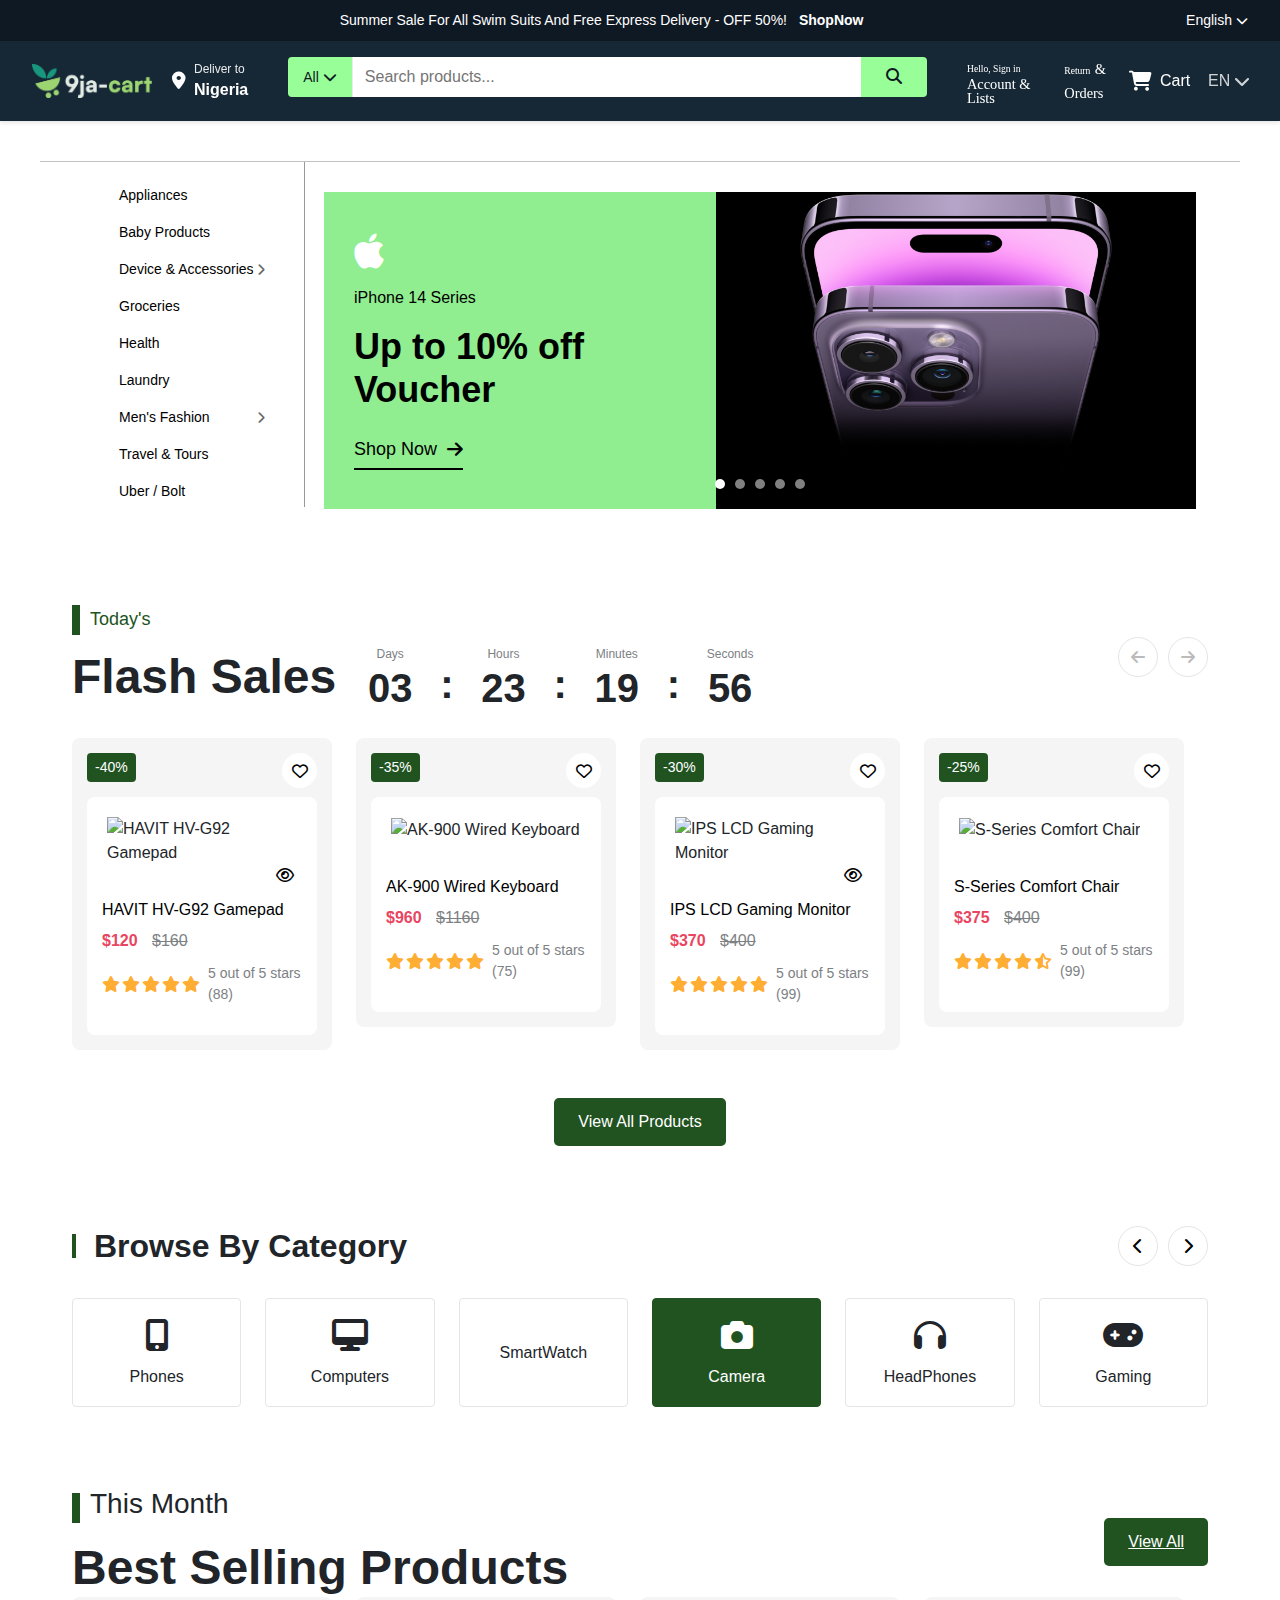
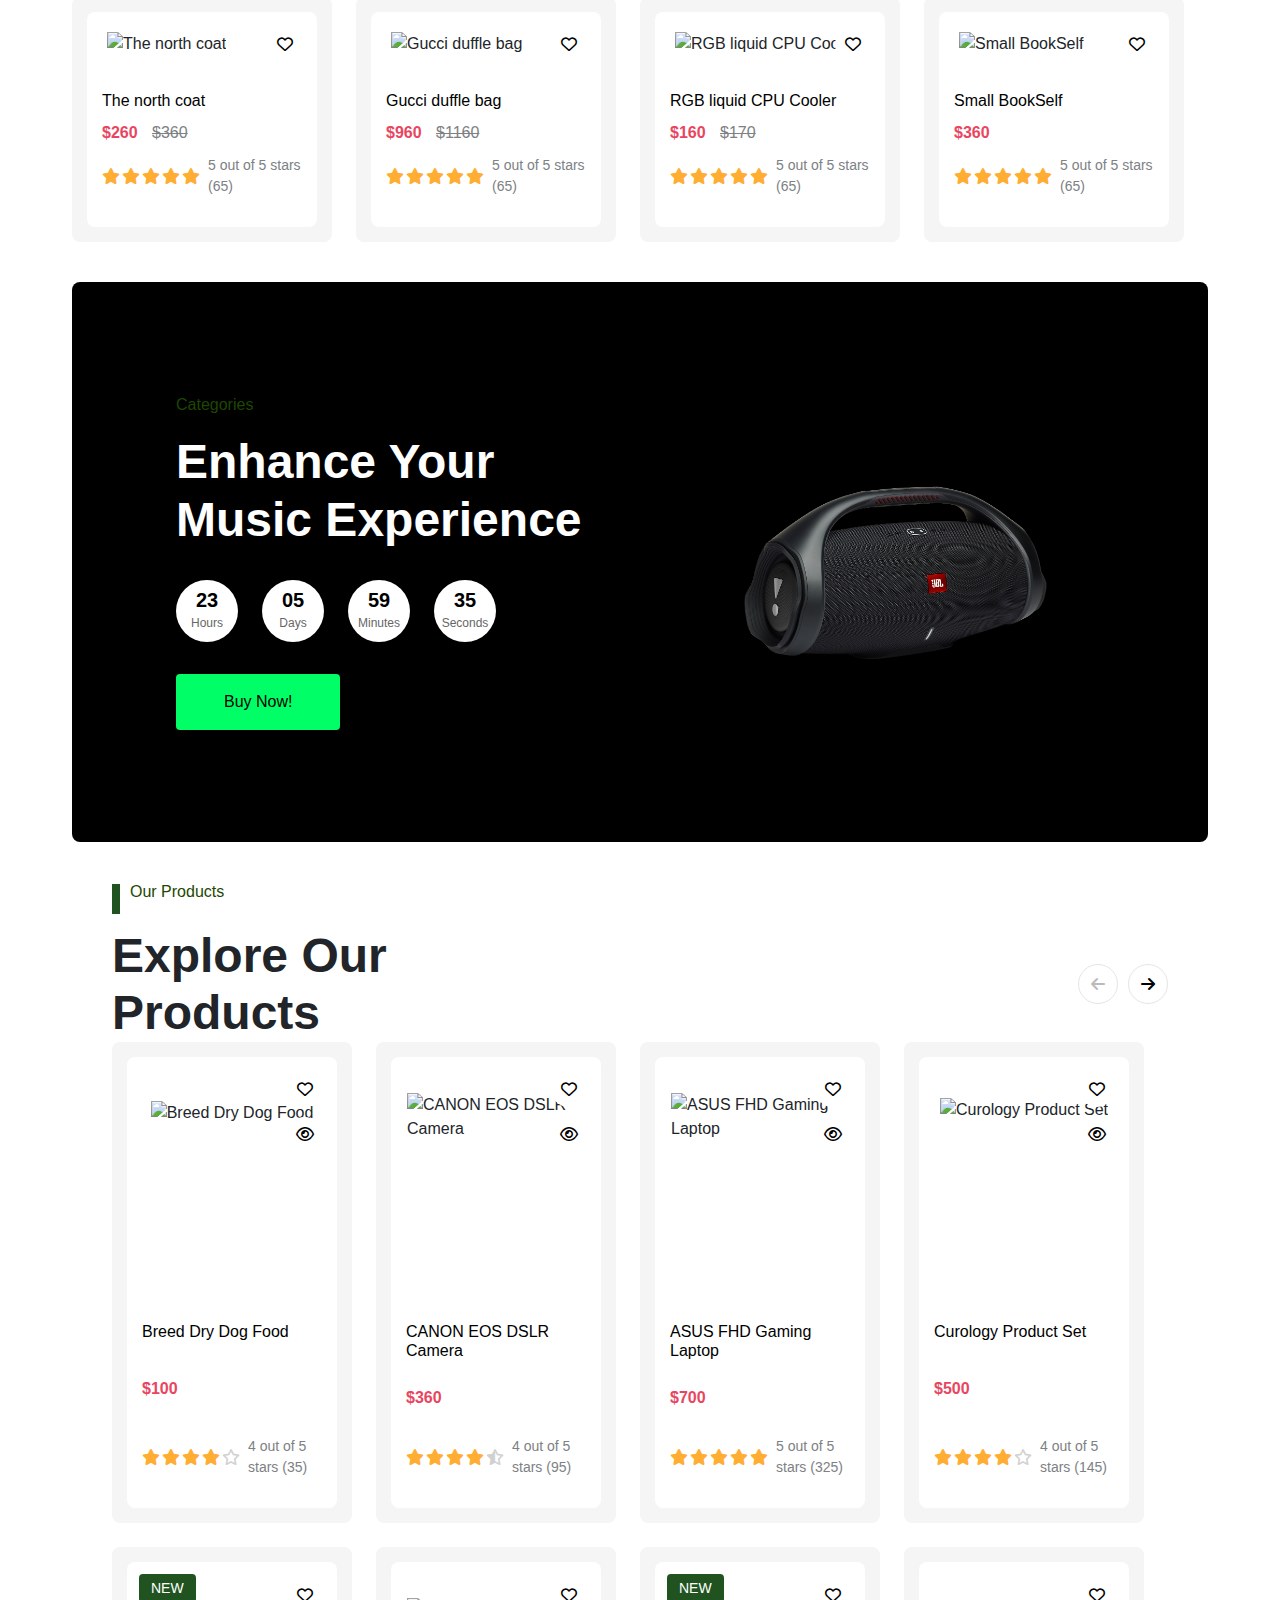
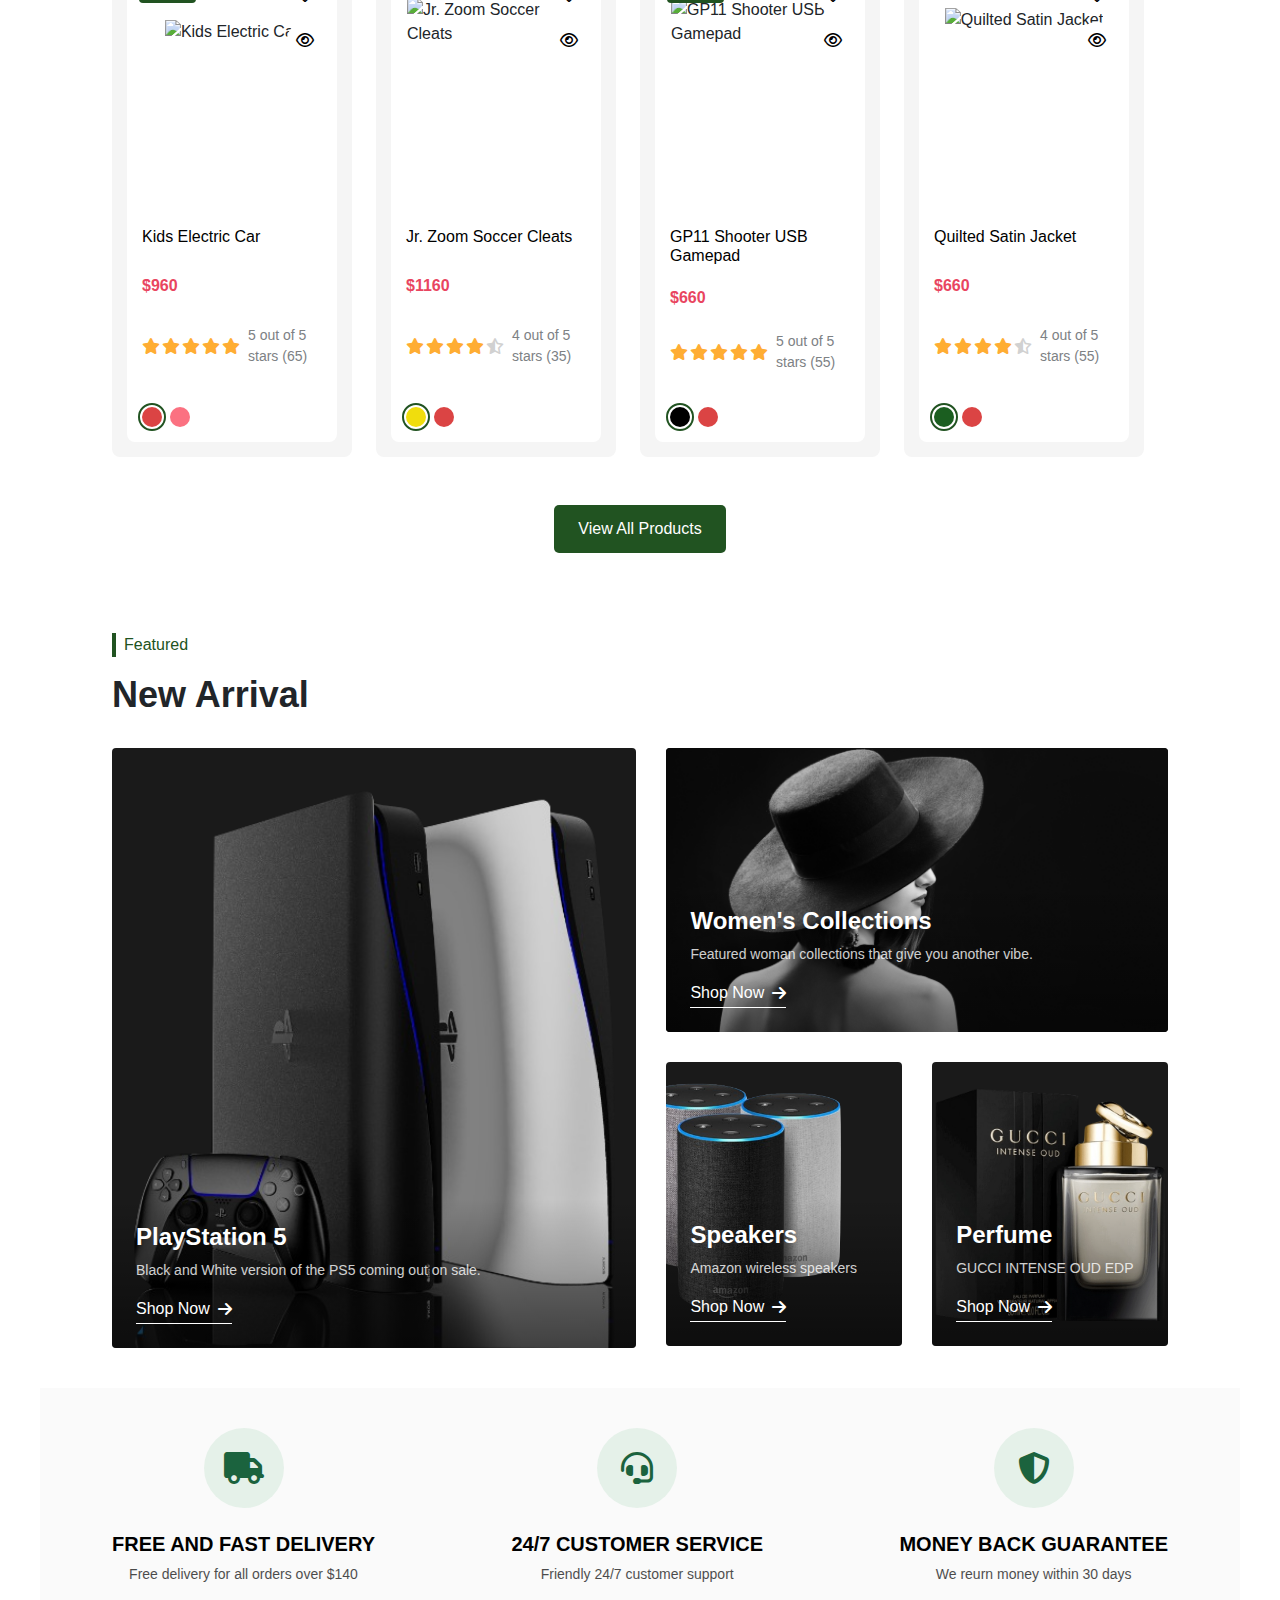
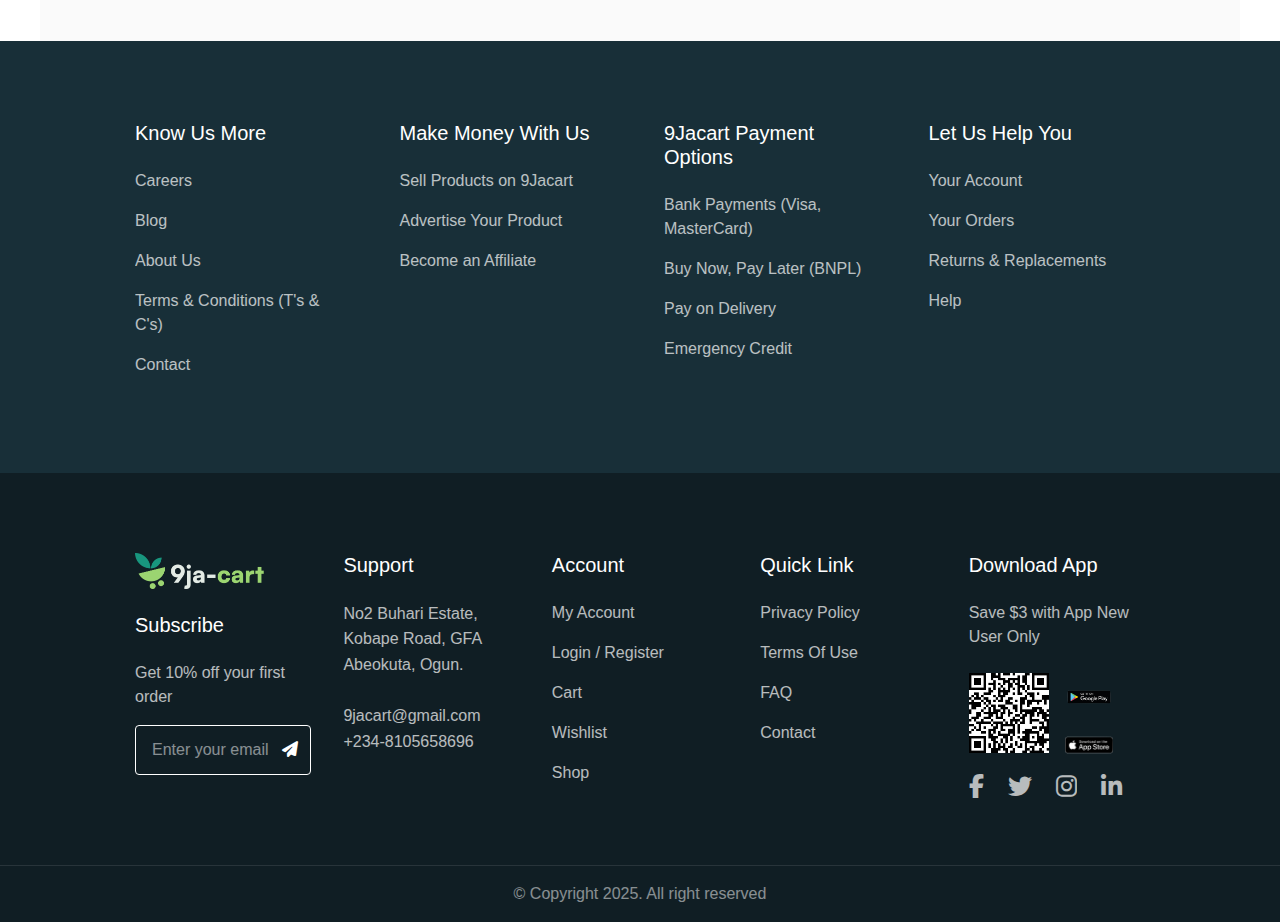
==== commit 13e97283: "Revert "fixed desktop view"" ====
--- a/index.html
+++ b/index.html
@@ -253,7 +253,7 @@
                 </div>
               </div>
             </div>
-            <div class="navigation-arrows flash-nav-arrow">
+            <div class="navigation-arrows">
               <button class="nav-arrow prev" aria-label="Previous products">
                 <i class="fa-arrow-left fas"></i>
               </button>
@@ -1475,13 +1475,13 @@
                 <img src="assets/img/qrcode.jpeg" alt="QR Code" />
               </div>
               <div class="app-buttons">
-                <a href="#" class="app-btn" id="google">
+                <a href="#" class="app-btn">
                   <img
                     src="assets/img/google-icon.png"
                     alt="Get it on Google Play"
                   />
                 </a>
-                <a href="#" class="app-btn" id="apple">
+                <a href="#" class="app-btn">
                   <img
                     src="assets/img/apple-icon.png"
                     alt="Download on the App Store"
--- a/assets/css/styles.css
+++ b/assets/css/styles.css
@@ -522,11 +522,7 @@
 .navigation-arrows.explore-nav-arrow {
   margin-left: 33rem;
 }
-.navigation-arrows.flash-nav-arrow {
-  margin-right: 1.6rem;
-  margin-top: 3rem;
-  z-index: 1;
-}
+
 .nav-arrow {
   width: 40px;
   height: 40px;
@@ -553,7 +549,6 @@
   padding: 15px;
   position: relative;
   transition: all 0.3s ease;
-  z-index: 4;
 }
 
 .product-card:hover {
@@ -727,8 +722,6 @@
   font-weight: 500;
   cursor: pointer;
   transition: background-color 0.3s ease;
-  margin-right: 1.5rem;
-  margin-top: 1.5rem;
 }
 
 .view-all-btn:hover {
@@ -971,9 +964,7 @@
   outline: 2px solid #215321;
   outline-offset: 2px;
 }
-.product-display .category-label {
-  color: #215321;
-}
+
 /* Featured Products Section */
 .featured-products {
   padding: 40px 2rem;
@@ -1188,7 +1179,7 @@
 }
 
 .category-label {
-  color: #00ff66;
+  color: #1e4700;
   font-size: 16px;
   font-weight: 500;
   margin-bottom: 1rem;
@@ -1234,7 +1225,7 @@
 
 .buy-now-btn {
   display: inline-block;
-  background-color: #215321;
+  background-color: #00ff66;
   color: #000;
   padding: 16px 48px;
   border-radius: 4px;
@@ -1457,22 +1448,15 @@
   gap: 0.01rem;
   padding: 0;
   margin: 0;
+  z-index: 1;
 }
 
 .primary-footer .app-btn img {
-  height: 111px;
-  width: 111px;
+  height: 3rem;
+  width: 5rem;
   object-fit: contain;
 }
-#google {
-  margin-bottom: 300px;
-  margin-left: 20px;
-  margin-top: 10px;
-}
-#apple {
-  margin-top: -455px;
-  margin-left: 20px;
-}
+
 .primary-footer .social-links {
   display: flex;
   gap: 24px;
@@ -1492,7 +1476,7 @@
 .primary-footer .copyright-bar {
   background-color: #101e24;
   padding: 16px 0;
-  margin-top: 30px;
+  margin-top: 60px;
   border-top: 1px solid rgba(255, 255, 255, 0.1);
 }
 
@@ -1503,8 +1487,7 @@
 }
 
 /* All Media Queries Consolidated */
-
-@media (min-width: 992px) and (max-width: 1200px) {
+@media (max-width: 1200px) {
   /* Header & Navigation */
   .announcement-bar {
     position: relative;
@@ -1538,7 +1521,7 @@
   }
 }
 
-@media (min-width: 768px) and (max-width: 992px) {
+@media (max-width: 992px) {
   /* Main Content */
   .main-content .container-fluid {
     padding: 0 20px;
@@ -1655,7 +1638,7 @@
   }
 }
 
-@media (min-width: 576px) and (max-width: 768px) {
+@media (max-width: 768px) {
   /* Main Content */
   .main-content .container-fluid {
     padding: 0 15px;
@@ -1671,56 +1654,6 @@
 
   .announcement-text {
     margin-right: 0;
-  }
-
-  /* Account Section */
-  .account-section {
-    color: var(--white);
-    cursor: pointer;
-    width: 95px;
-    height: 3rem;
-    margin-top: 0.5rem;
-  }
-
-  .account-dropdown {
-    display: flex;
-    flex-direction: column;
-  }
-
-  .account-dropdown .small-text {
-    font-family: "Poppins";
-    font-style: normal;
-    font-weight: 300;
-    font-size: 0.6rem;
-    line-height: 1rem;
-    margin-right: 10px;
-  }
-  .account-dropdown .bold-text {
-    font-family: "Poppins";
-    font-size: 0.9rem;
-    line-height: 0.9rem;
-  }
-
-  /* Returns Section */
-  .returns-section {
-    color: var(--white);
-    cursor: pointer;
-    width: 55px;
-    height: 3rem;
-    gap: 0.2rem;
-  }
-
-  .returns-section .small-text {
-    font-family: "Poppins";
-    font-style: normal;
-    font-weight: 300;
-    font-size: 0.6rem;
-    line-height: 0.1rem;
-  }
-  .returns-section .bold-text {
-    font-family: "Poppins";
-    font-size: 0.9rem;
-    line-height: 0.1rem;
   }
 
   /* Banner Section */
@@ -1772,7 +1705,7 @@
   }
 }
 
-@media (min-width: 0) and (max-width: 576px) {
+@media (max-width: 576px) {
   /* Typography */
   .category-label {
     font-size: 16px;
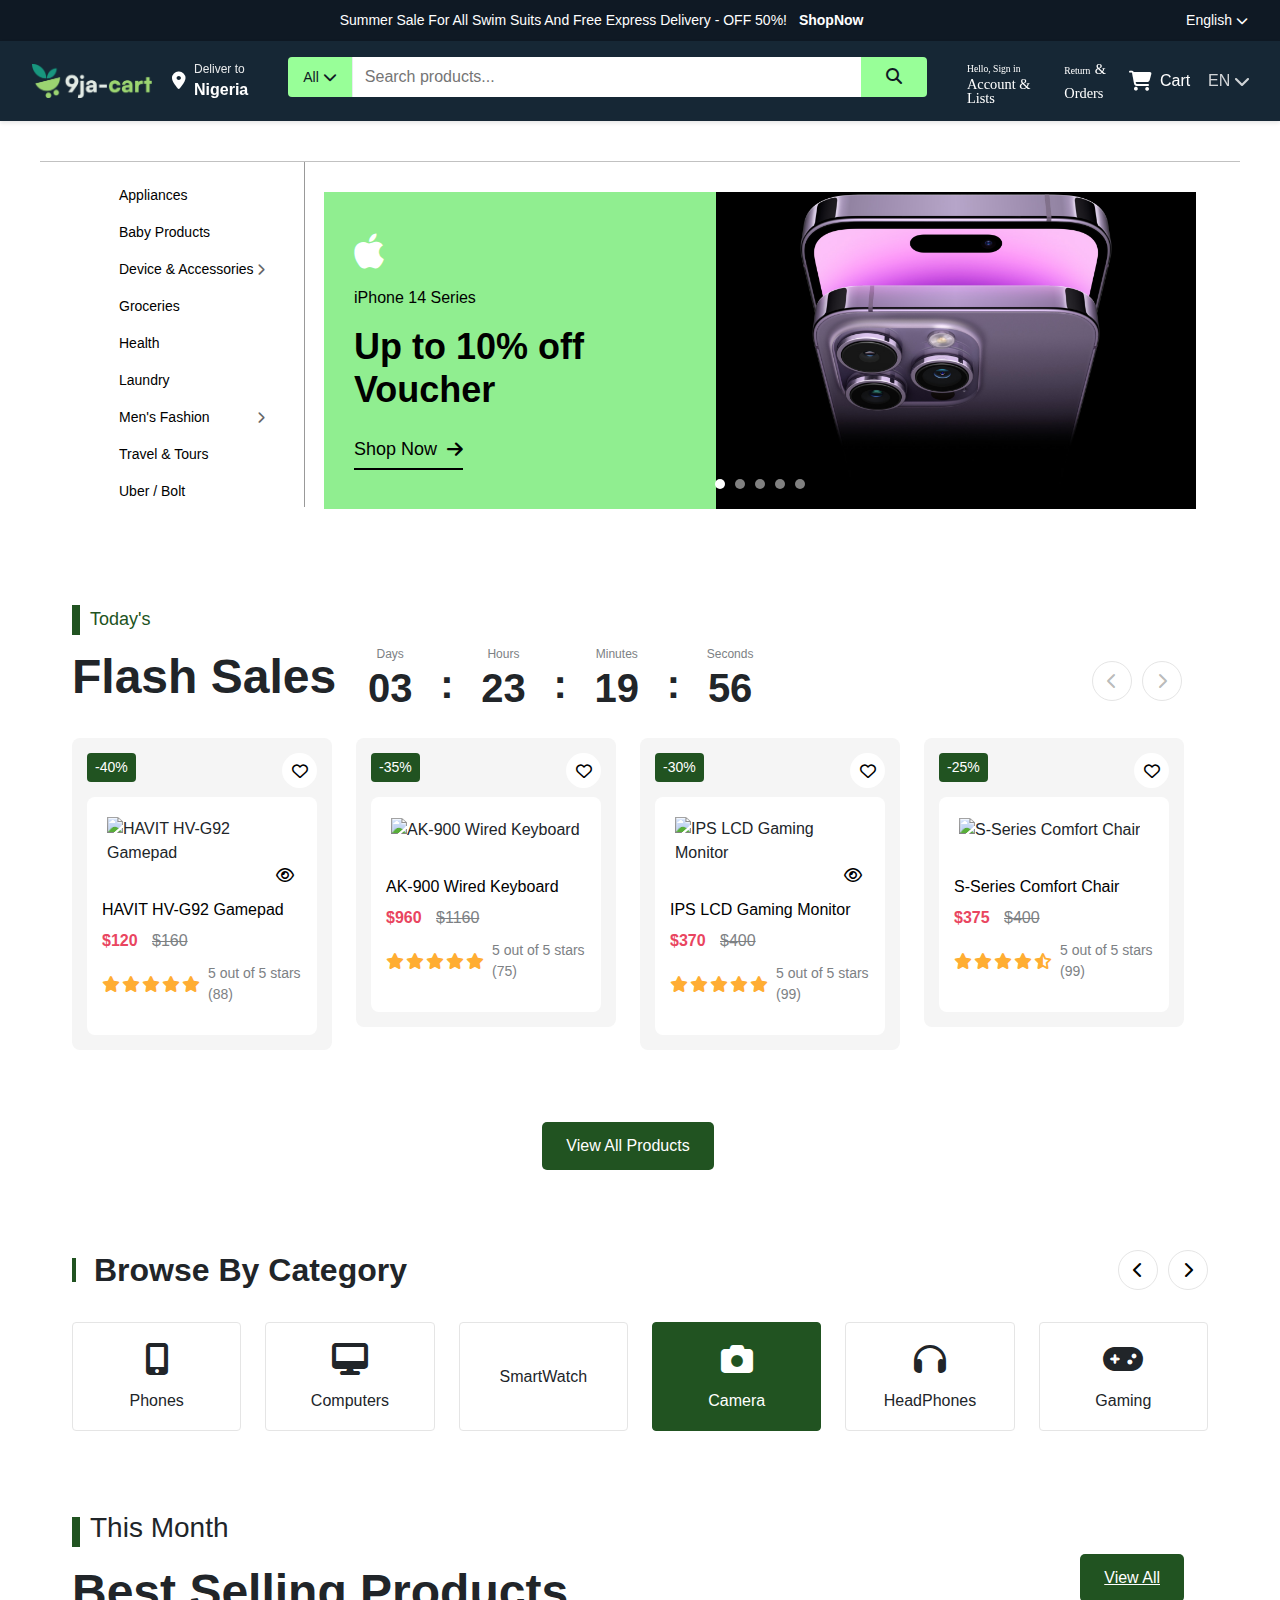
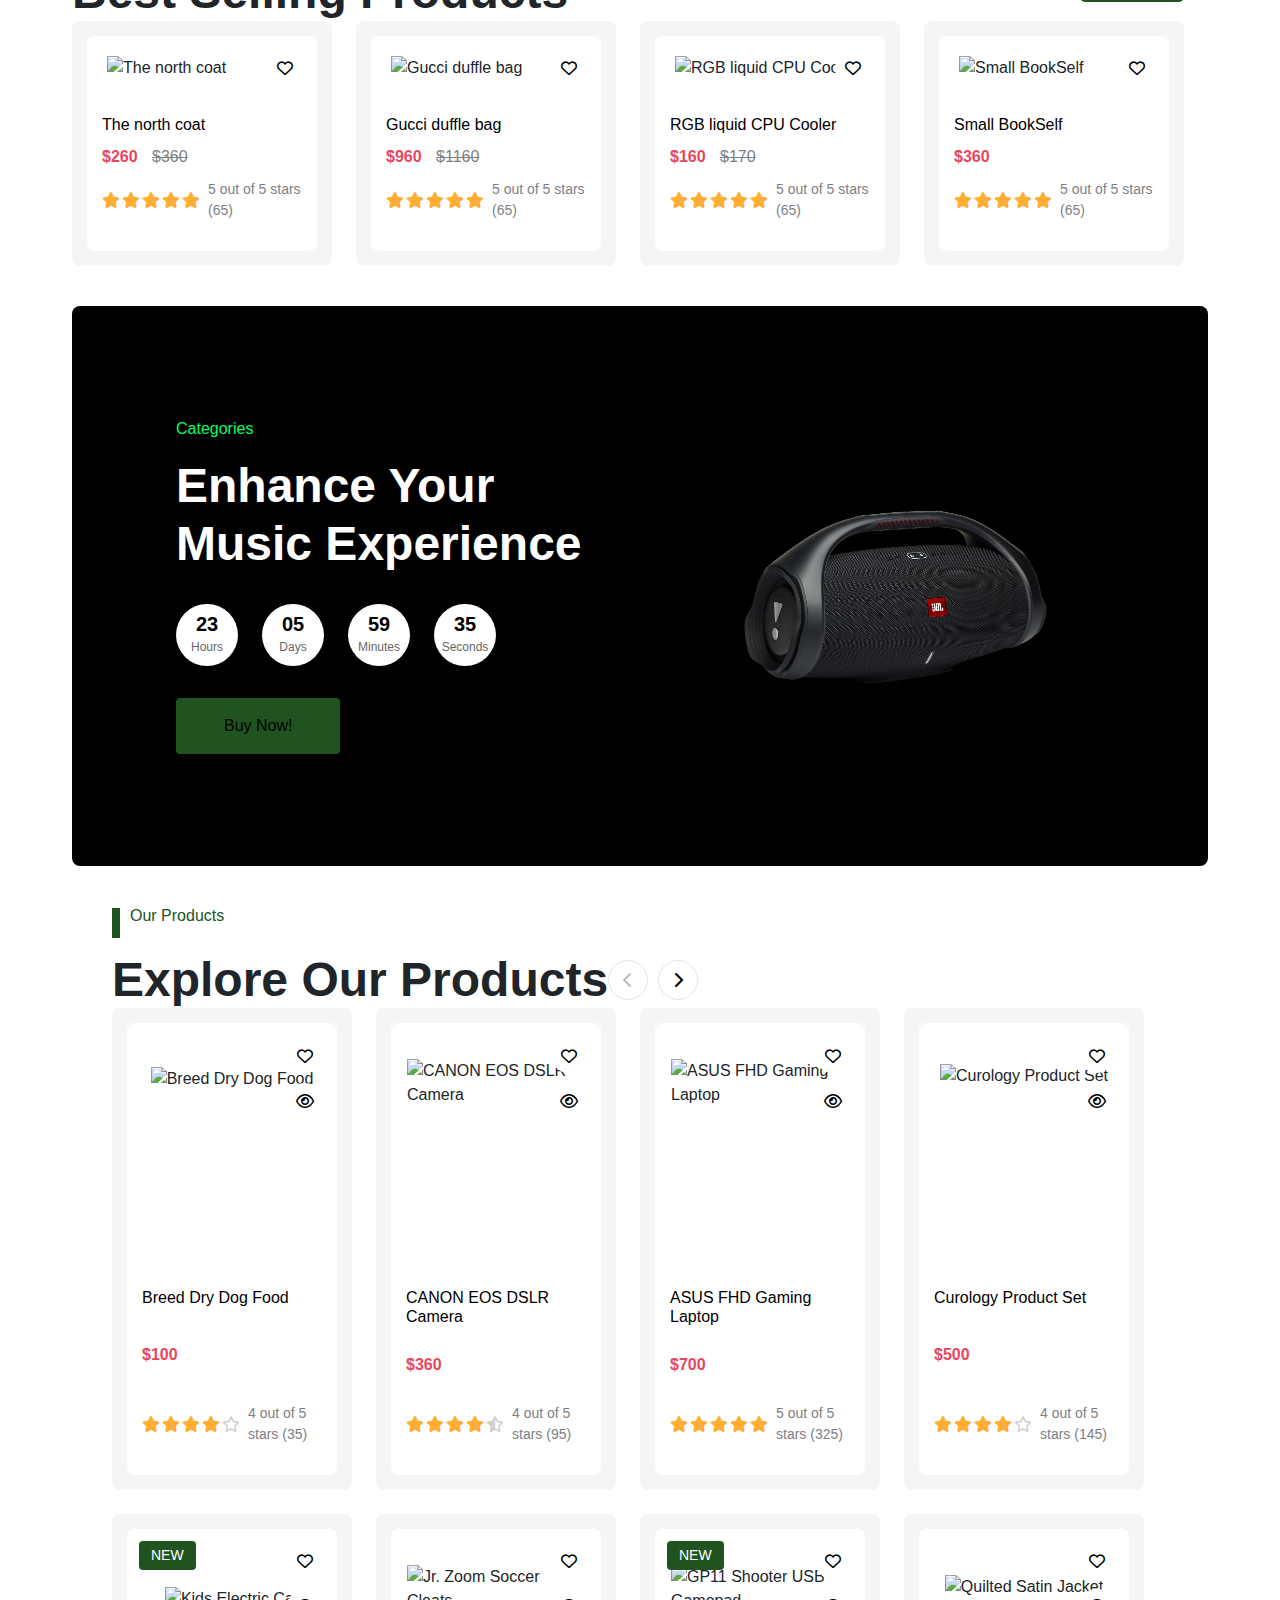
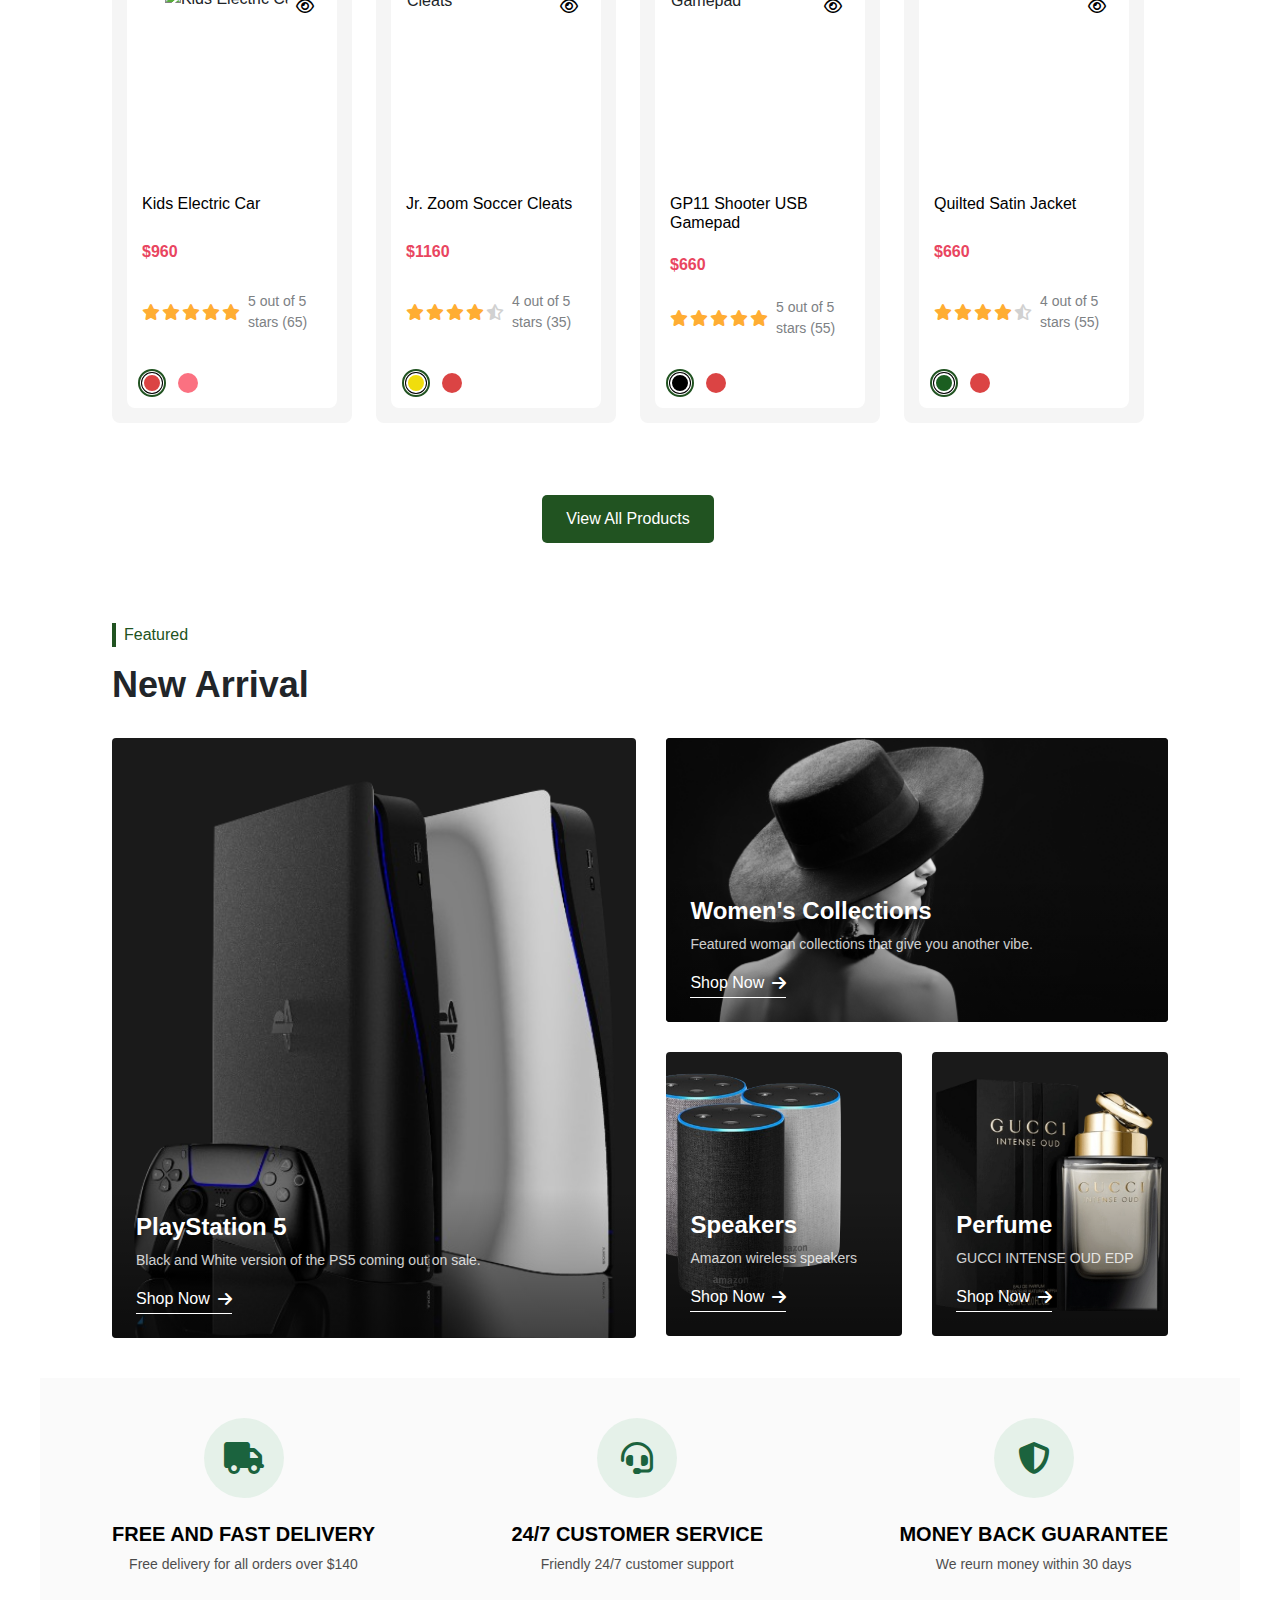
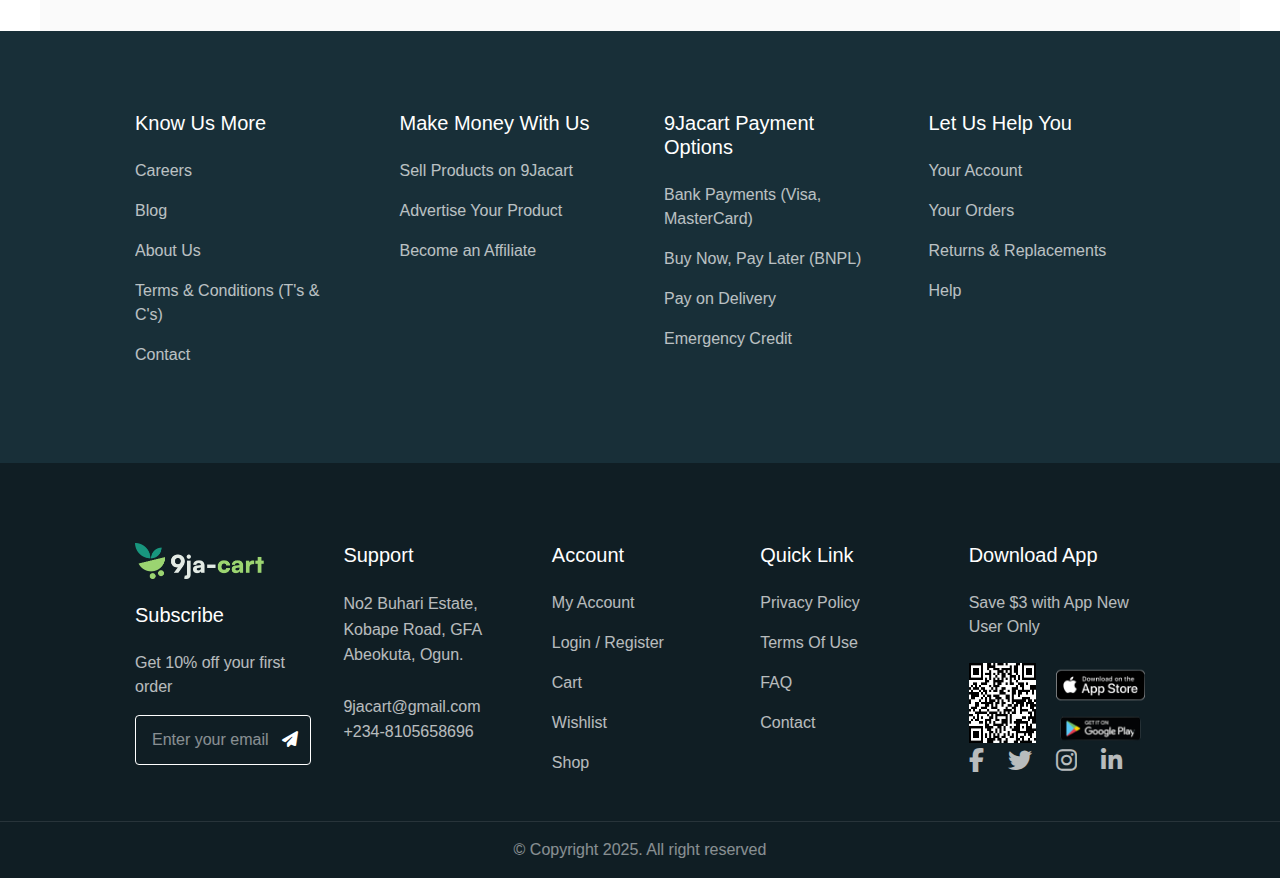
==== commit a25ae718: "reversed wrong updates" ====
--- a/index.html
+++ b/index.html
@@ -7,21 +7,25 @@
     <!-- Font Awesome for icons -->
     <link
       rel="stylesheet"
-      href="https://cdnjs.cloudflare.com/ajax/libs/font-awesome/6.5.1/css/all.min.css"
+      href="https://cdnjs.cloudflare.com/ajax/libs/font-awesome/6.5.1/css/all.min.css "
+      onerror="this.onerror=null;this.href='./assets/css/font-awesome.min.css';"
     />
     <!-- Animate.css -->
     <link
       rel="stylesheet"
       href="https://cdnjs.cloudflare.com/ajax/libs/animate.css/4.1.1/animate.min.css"
+      onerror="this.onerror=null;this.href='./assets/css/animate.min.css';"
     />
     <!-- Normalize CSS -->
     <link
       rel="stylesheet"
       href="https://cdnjs.cloudflare.com/ajax/libs/modern-normalize/3.0.1/modern-normalize.css"
+      onerror="this.onerror=null;this.href='./assets/css/modern-normalize.css';"
     />
     <!-- Bootstrap CSS -->
     <link
       href="https://cdn.jsdelivr.net/npm/bootstrap@5.3.2/dist/css/bootstrap.min.css"
+      onerror="this.onerror=null;this.href='./assets/css/bootstrap.min.css';"
       rel="stylesheet"
     />
     <!-- Custom CSS -->
@@ -72,10 +76,6 @@
                 src="assets/img/logo.png"
                 alt="9jacart Logo"
               />
-              <!-- <span class="logo-text">
-                                <span class="nine">9ja</span>
-                                <span class="cart">-cart</span>
-                            </span> -->
             </a>
 
             <!-- Delivery Location -->
@@ -98,7 +98,12 @@
                   placeholder="Search products..."
                   class="search-input"
                 />
-                <button type="submit" class="search-button">
+                <button
+                  type="submit"
+                  class="search-button"
+                  title="Search"
+                  aria-label="Search"
+                >
                   <i class="fa-search fas"></i>
                 </button>
               </div>
@@ -253,12 +258,20 @@
                 </div>
               </div>
             </div>
-            <div class="navigation-arrows">
-              <button class="nav-arrow prev" aria-label="Previous products">
-                <i class="fa-arrow-left fas"></i>
+            <div class="navigation-arrows flash-nav-arrow">
+              <button
+                class="nav-arrow prev"
+                title="Previous"
+                aria-label="View previous flash sale items"
+              >
+                <i class="fa-chevron-left fas"></i>
               </button>
-              <button class="nav-arrow next" aria-label="Next products">
-                <i class="fa-arrow-right fas"></i>
+              <button
+                class="nav-arrow next"
+                title="Next"
+                aria-label="View next flash sale items"
+              >
+                <i class="fa-chevron-right fas"></i>
               </button>
             </div>
           </div>
@@ -492,10 +505,18 @@
               <h2>Browse By Category</h2>
             </div>
             <div class="navigation-arrows">
-              <button class="nav-arrow prev">
+              <button
+                class="nav-arrow prev"
+                title="Previous"
+                aria-label="View previous category"
+              >
                 <i class="fa-chevron-left fas"></i>
               </button>
-              <button class="nav-arrow next">
+              <button
+                class="nav-arrow next"
+                title="Next"
+                aria-label="View next category"
+              >
                 <i class="fa-chevron-right fas"></i>
               </button>
             </div>
@@ -776,15 +797,20 @@
                 </div>
                 <div class="d-flex align-items-center justify-content-between">
                   <h2 class="section-title">Explore Our Products</h2>
-                  <div class="navigation-arrows explore-nav-arrow">
+                  <div class="navigation-arrows">
                     <button
                       class="nav-arrow prev"
-                      aria-label="Previous products"
+                      title="Previous"
+                      aria-label="View previous items"
                     >
-                      <i class="fa-arrow-left fas"></i>
-                    </button>
-                    <button class="nav-arrow next" aria-label="Next products">
-                      <i class="fa-arrow-right fas"></i>
+                      <i class="fa-chevron-left fas"></i>
+                    </button>
+                    <button
+                      class="nav-arrow next"
+                      title="Next"
+                      aria-label="View next items"
+                    >
+                      <i class="fa-chevron-right fas"></i>
                     </button>
                   </div>
                 </div>
@@ -1029,13 +1055,11 @@
                     </div>
                     <div class="color-options">
                       <button
-                        class="color-dot active"
-                        style="background-color: #db4444"
+                        class="color-dot active red"
                         aria-label="Select Red Color"
                       ></button>
                       <button
-                        class="color-dot"
-                        style="background-color: #fb7181"
+                        class="color-dot pink"
                         aria-label="Select Pink Color"
                       ></button>
                     </div>
@@ -1082,13 +1106,11 @@
                     </div>
                     <div class="color-options">
                       <button
-                        class="color-dot active"
-                        style="background-color: #f0dd0d"
+                        class="color-dot active yellow"
                         aria-label="Select Yellow Color"
                       ></button>
                       <button
-                        class="color-dot"
-                        style="background-color: #db4444"
+                        class="color-dot red"
                         aria-label="Select Red Color"
                       ></button>
                     </div>
@@ -1136,13 +1158,11 @@
                     </div>
                     <div class="color-options">
                       <button
-                        class="color-dot active"
-                        style="background-color: #000000"
+                        class="color-dot active black"
                         aria-label="Select Black Color"
                       ></button>
                       <button
-                        class="color-dot"
-                        style="background-color: #db4444"
+                        class="color-dot red"
                         aria-label="Select Red Color"
                       ></button>
                     </div>
@@ -1189,13 +1209,11 @@
                     </div>
                     <div class="color-options">
                       <button
-                        class="color-dot active"
-                        style="background-color: #1b5e20"
+                        class="color-dot active green"
                         aria-label="Select Green Color"
                       ></button>
                       <button
-                        class="color-dot"
-                        style="background-color: #db4444"
+                        class="color-dot red"
                         aria-label="Select Red Color"
                       ></button>
                     </div>
@@ -1423,7 +1441,11 @@
               <form class="subscribe-form">
                 <div class="input-group">
                   <input type="email" placeholder="Enter your email" required />
-                  <button type="submit">
+                  <button
+                    type="submit"
+                    title="Subscribe"
+                    aria-label="Subscribe to newsletter"
+                  >
                     <i class="fa-paper-plane fas"></i>
                   </button>
                 </div>
@@ -1475,13 +1497,13 @@
                 <img src="assets/img/qrcode.jpeg" alt="QR Code" />
               </div>
               <div class="app-buttons">
-                <a href="#" class="app-btn">
+                <a href="#" class="app-btn" id="google">
                   <img
                     src="assets/img/google-icon.png"
                     alt="Get it on Google Play"
                   />
                 </a>
-                <a href="#" class="app-btn">
+                <a href="#" class="app-btn" id="apple">
                   <img
                     src="assets/img/apple-icon.png"
                     alt="Download on the App Store"
@@ -1490,10 +1512,30 @@
               </div>
             </div>
             <div class="social-links">
-              <a href="#"><i class="fa-facebook-f fab"></i></a>
-              <a href="#"><i class="fa-twitter fab"></i></a>
-              <a href="#"><i class="fa-instagram fab"></i></a>
-              <a href="#"><i class="fa-linkedin-in fab"></i></a>
+              <a
+                href="#"
+                title="Follow us on Facebook"
+                aria-label="Follow us on Facebook"
+                ><i class="fa-facebook-f fab"></i
+              ></a>
+              <a
+                href="#"
+                title="Follow us on Twitter"
+                aria-label="Follow us on Twitter"
+                ><i class="fa-twitter fab"></i
+              ></a>
+              <a
+                href="#"
+                title="Follow us on Instagram"
+                aria-label="Follow us on Instagram"
+                ><i class="fa-instagram fab"></i
+              ></a>
+              <a
+                href="#"
+                title="Follow us on LinkedIn"
+                aria-label="Follow us on LinkedIn"
+                ><i class="fa-linkedin-in fab"></i
+              ></a>
             </div>
           </div>
         </div>
@@ -1507,7 +1549,10 @@
     </footer>
 
     <!-- Bootstrap JS -->
-    <script src="https://cdn.jsdelivr.net/npm/bootstrap@5.3.2/dist/js/bootstrap.bundle.min.js"></script>
+    <script
+      src="https://cdn.jsdelivr.net/npm/bootstrap@5.3.2/dist/js/bootstrap.bundle.min.js"
+      onerror="this.onerror=null;this.href='./assets/js/bootstrap.bundle.min.js';"
+    ></script>
     <!-- Custom JS -->
     <script src="assets/js/script.js"></script>
   </body>
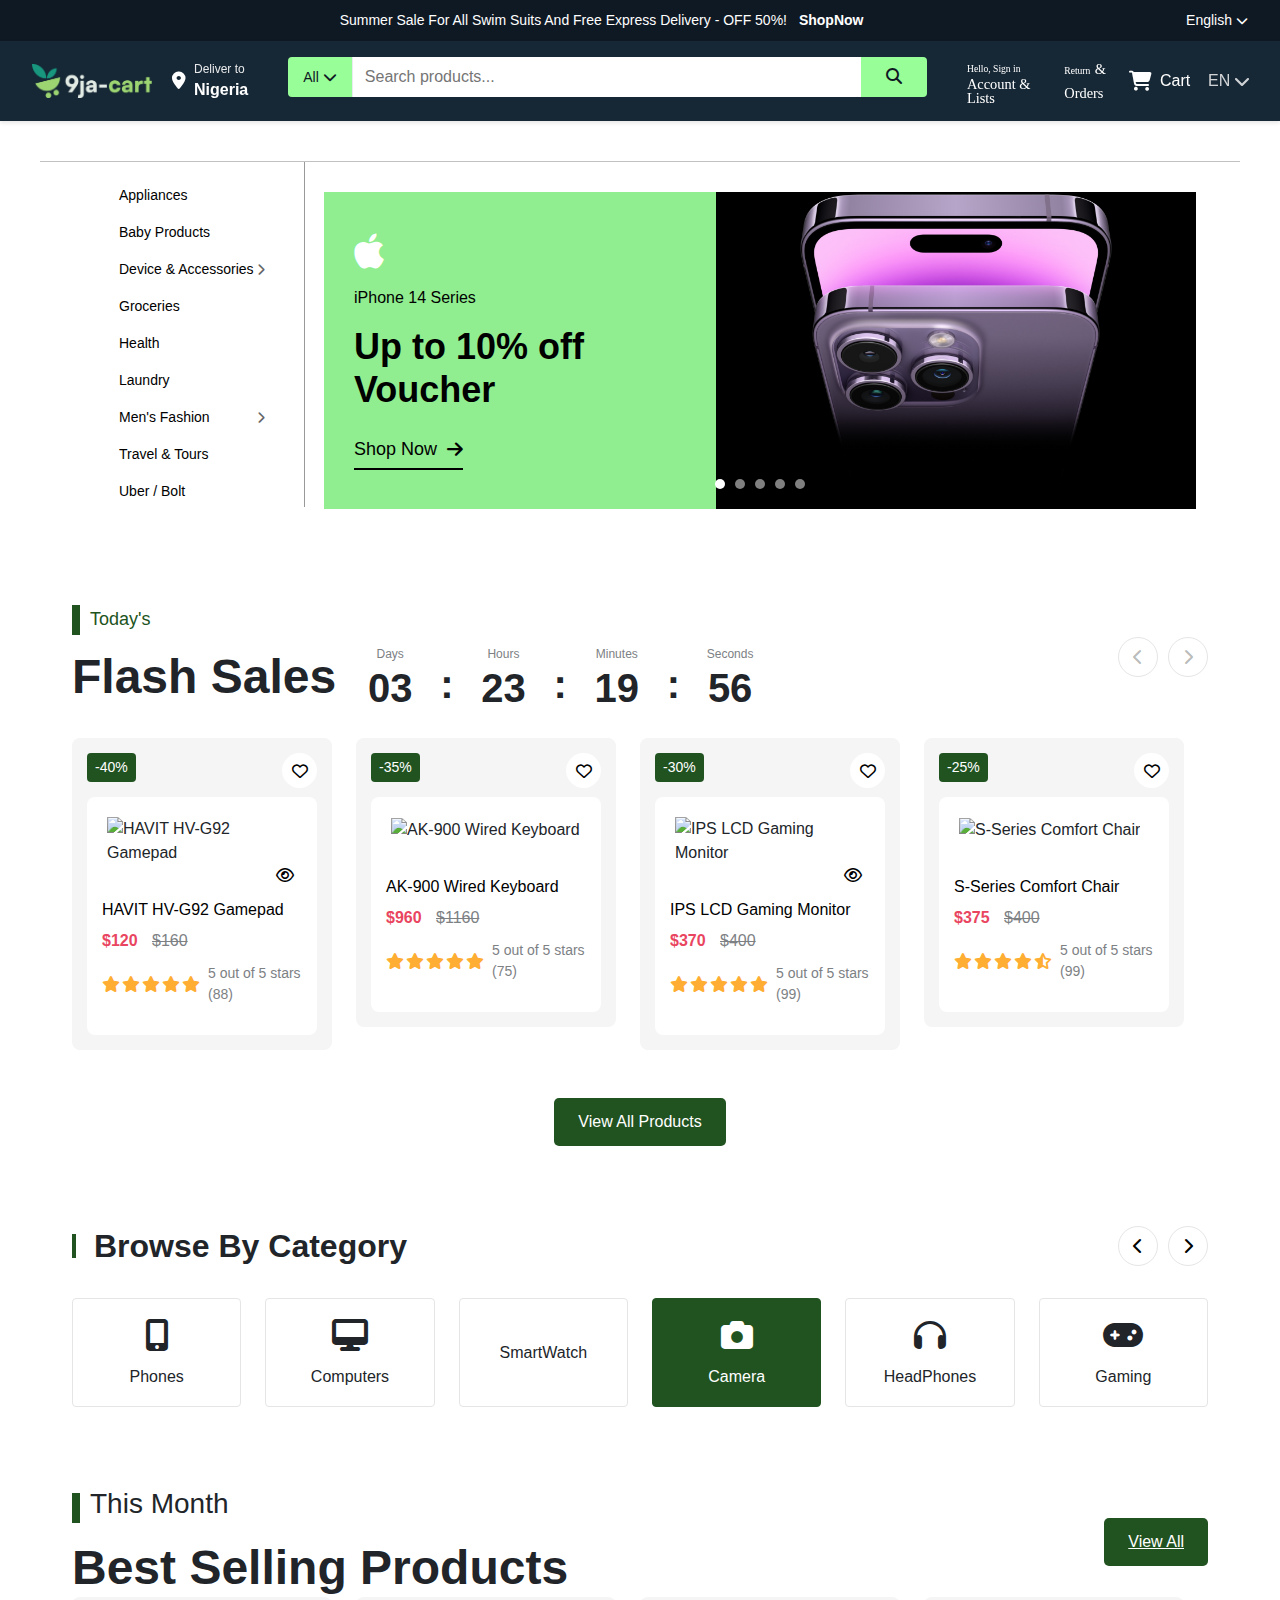
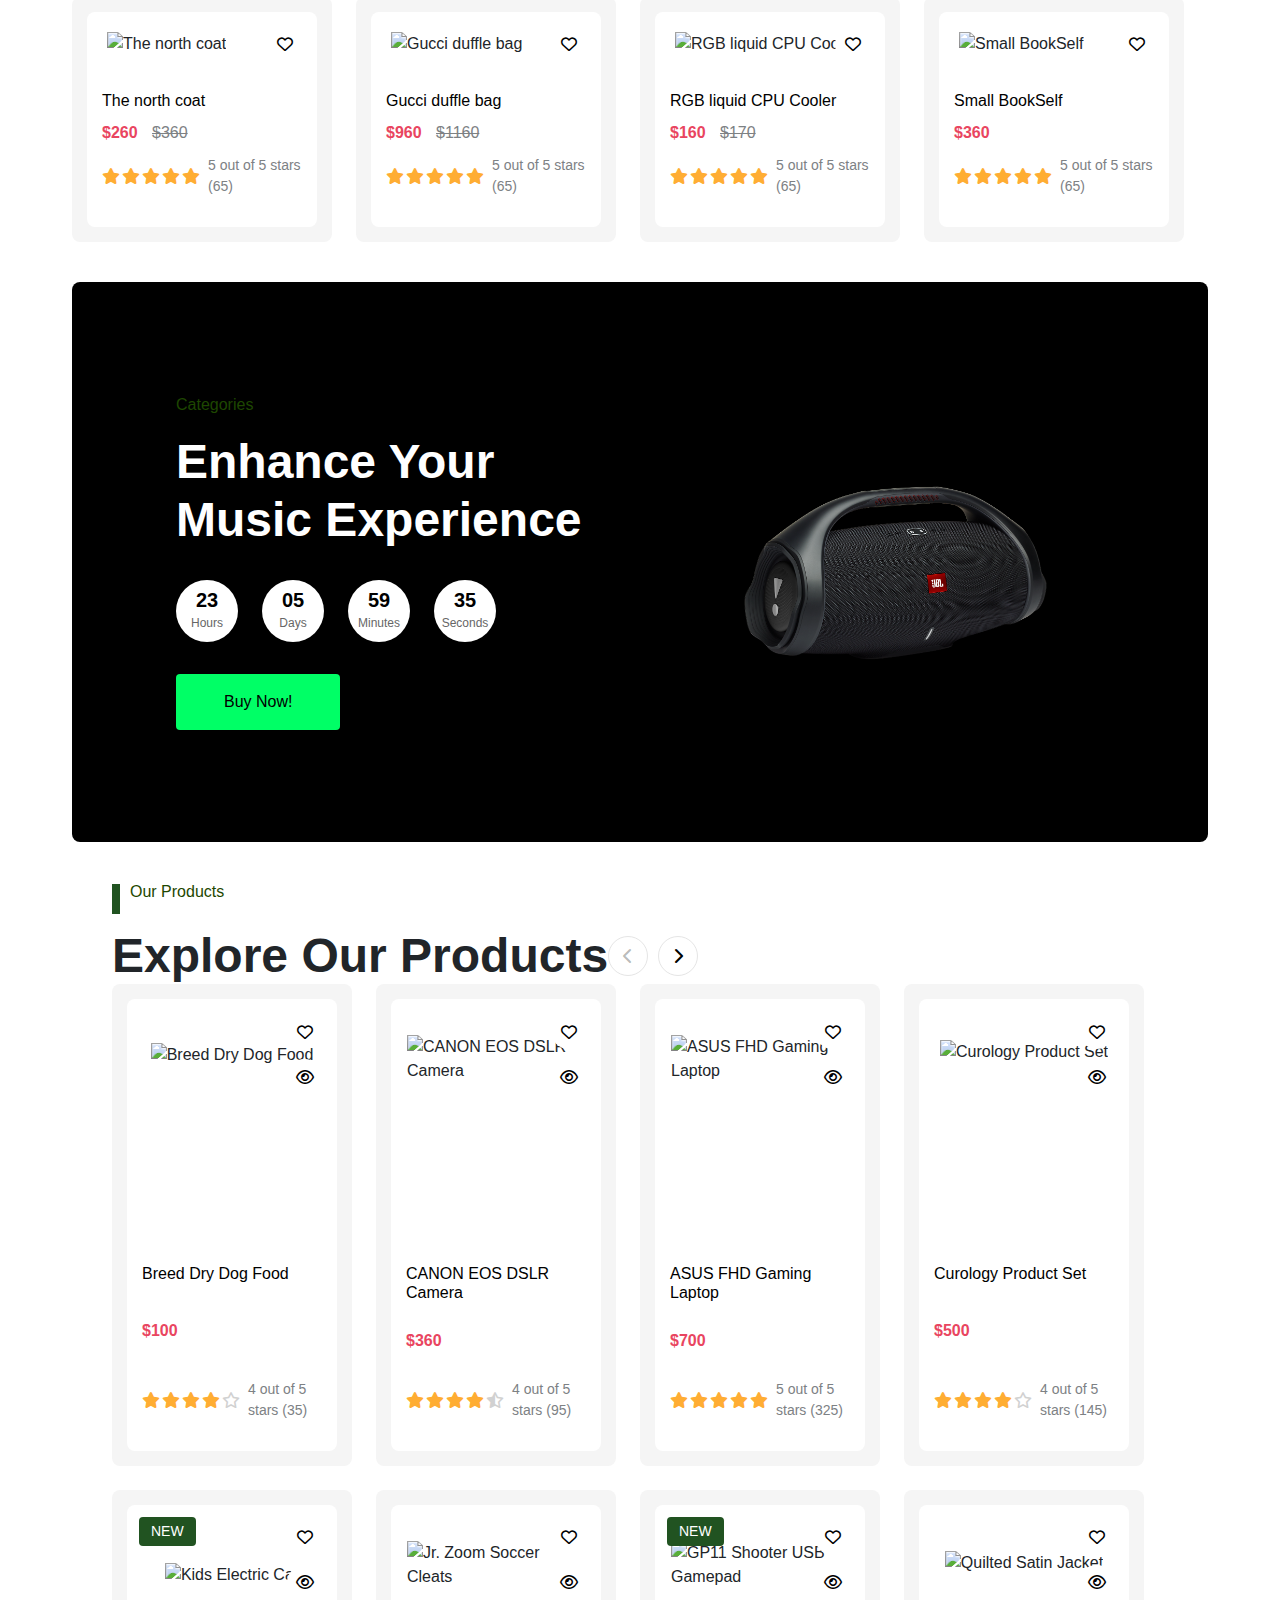
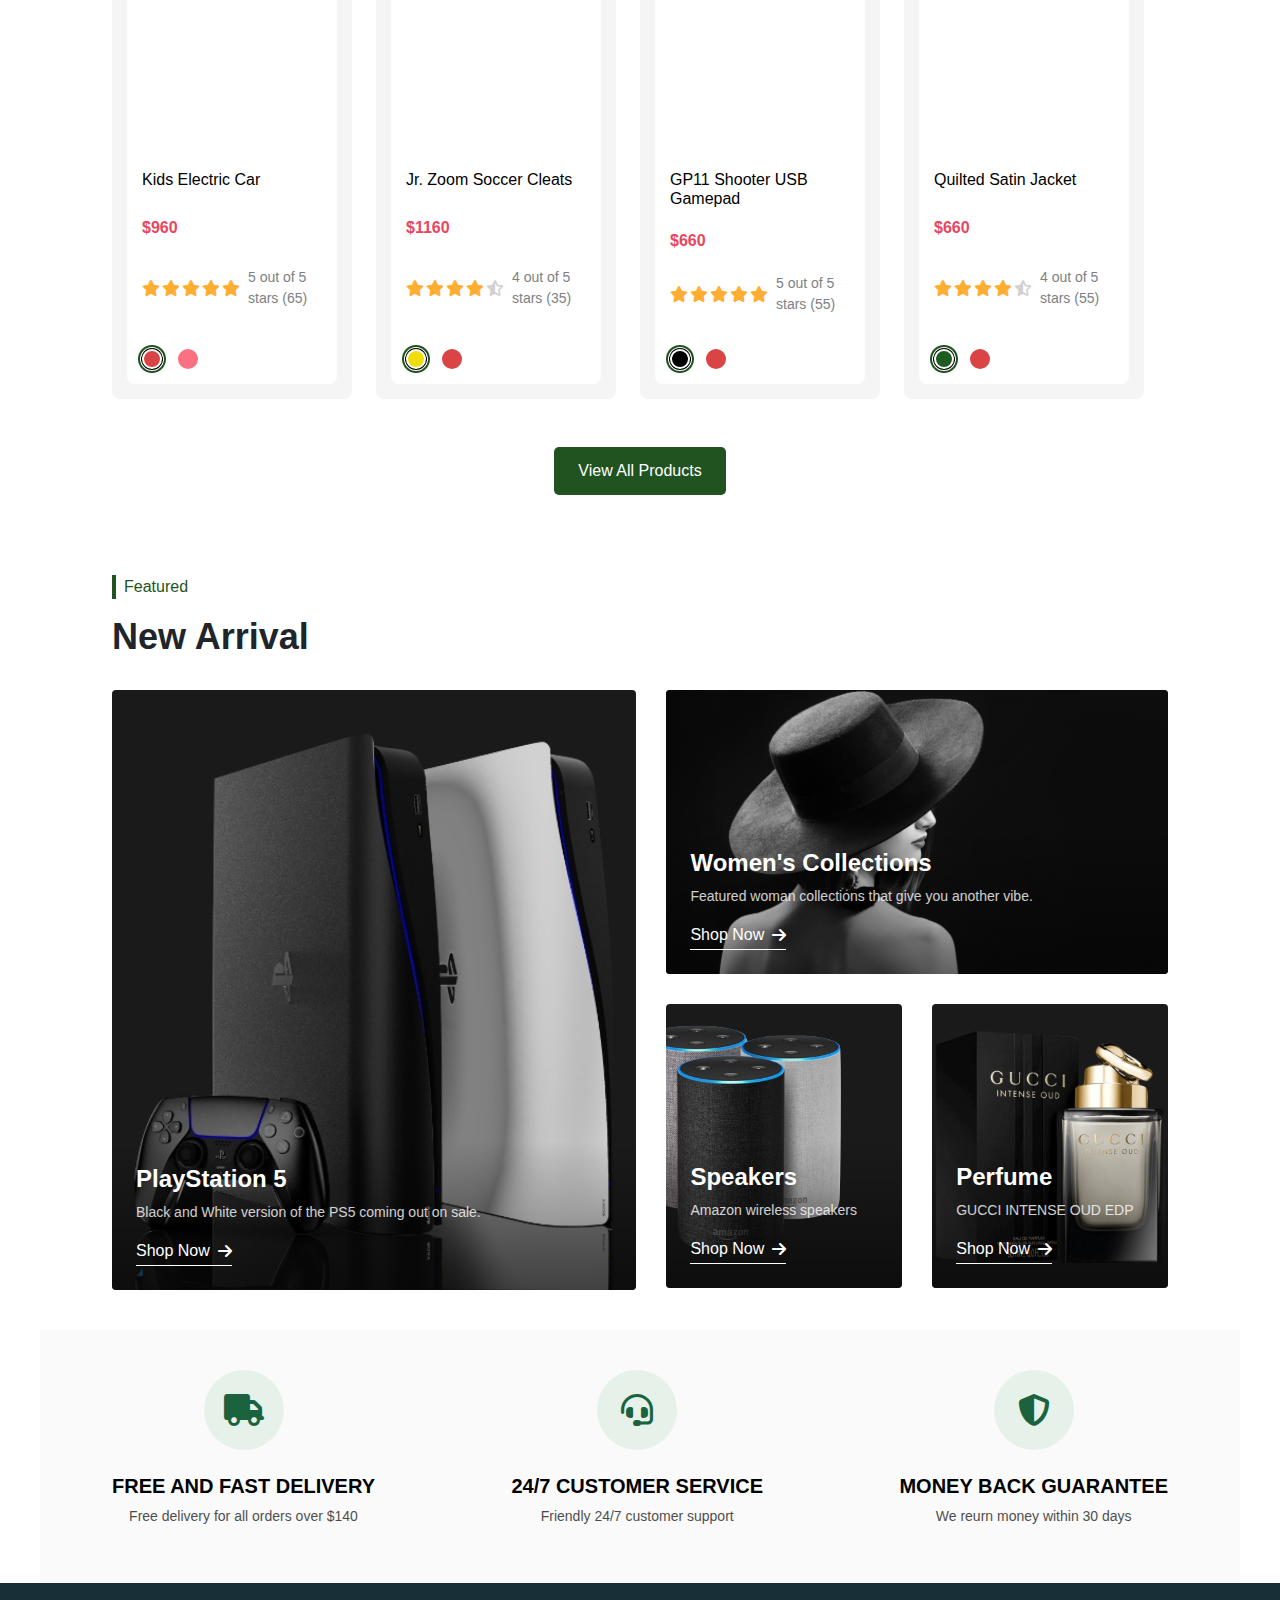
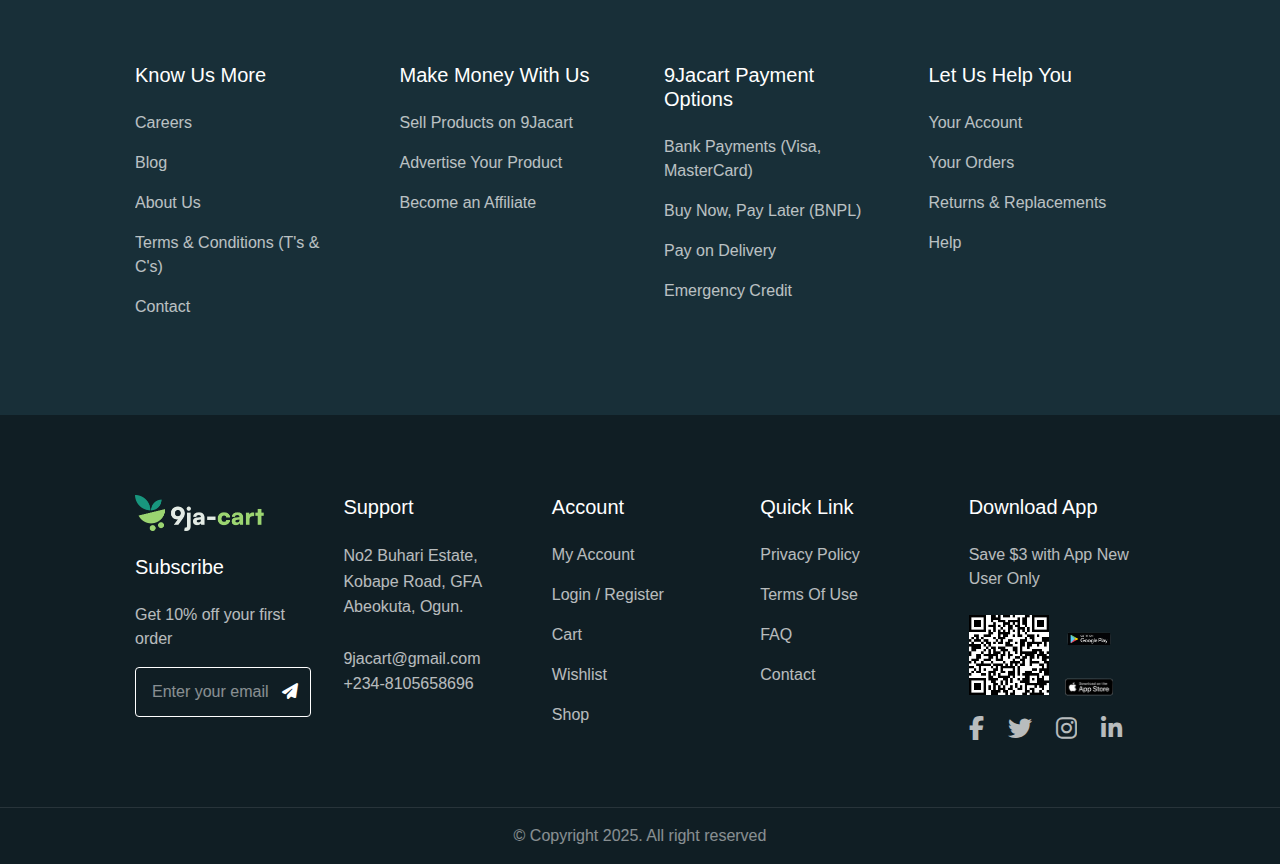
==== commit cf26631d: "Merge branch 'debug-branch'" ====
--- a/index.html
+++ b/index.html
@@ -7,25 +7,21 @@
     <!-- Font Awesome for icons -->
     <link
       rel="stylesheet"
-      href="https://cdnjs.cloudflare.com/ajax/libs/font-awesome/6.5.1/css/all.min.css "
-      onerror="this.onerror=null;this.href='./assets/css/font-awesome.min.css';"
+      href="https://cdnjs.cloudflare.com/ajax/libs/font-awesome/6.5.1/css/all.min.css"
     />
     <!-- Animate.css -->
     <link
       rel="stylesheet"
       href="https://cdnjs.cloudflare.com/ajax/libs/animate.css/4.1.1/animate.min.css"
-      onerror="this.onerror=null;this.href='./assets/css/animate.min.css';"
     />
     <!-- Normalize CSS -->
     <link
       rel="stylesheet"
       href="https://cdnjs.cloudflare.com/ajax/libs/modern-normalize/3.0.1/modern-normalize.css"
-      onerror="this.onerror=null;this.href='./assets/css/modern-normalize.css';"
     />
     <!-- Bootstrap CSS -->
     <link
       href="https://cdn.jsdelivr.net/npm/bootstrap@5.3.2/dist/css/bootstrap.min.css"
-      onerror="this.onerror=null;this.href='./assets/css/bootstrap.min.css';"
       rel="stylesheet"
     />
     <!-- Custom CSS -->
@@ -76,6 +72,10 @@
                 src="assets/img/logo.png"
                 alt="9jacart Logo"
               />
+              <!-- <span class="logo-text">
+                                <span class="nine">9ja</span>
+                                <span class="cart">-cart</span>
+                            </span> -->
             </a>
 
             <!-- Delivery Location -->
@@ -1497,13 +1497,13 @@
                 <img src="assets/img/qrcode.jpeg" alt="QR Code" />
               </div>
               <div class="app-buttons">
-                <a href="#" class="app-btn" id="google">
+                <a href="#" class="app-btn">
                   <img
                     src="assets/img/google-icon.png"
                     alt="Get it on Google Play"
                   />
                 </a>
-                <a href="#" class="app-btn" id="apple">
+                <a href="#" class="app-btn">
                   <img
                     src="assets/img/apple-icon.png"
                     alt="Download on the App Store"
@@ -1549,10 +1549,7 @@
     </footer>
 
     <!-- Bootstrap JS -->
-    <script
-      src="https://cdn.jsdelivr.net/npm/bootstrap@5.3.2/dist/js/bootstrap.bundle.min.js"
-      onerror="this.onerror=null;this.href='./assets/js/bootstrap.bundle.min.js';"
-    ></script>
+    <script src="https://cdn.jsdelivr.net/npm/bootstrap@5.3.2/dist/js/bootstrap.bundle.min.js"></script>
     <!-- Custom JS -->
     <script src="assets/js/script.js"></script>
   </body>
--- a/assets/css/styles.css
+++ b/assets/css/styles.css
@@ -522,11 +522,7 @@
 .navigation-arrows.explore-nav-arrow {
   margin-left: 33rem;
 }
-.navigation-arrows.flash-nav-arrow {
-  margin-right: 1.6rem;
-  margin-top: 3rem;
-  z-index: 1;
-}
+
 .nav-arrow {
   width: 40px;
   height: 40px;
@@ -553,7 +549,6 @@
   padding: 15px;
   position: relative;
   transition: all 0.3s ease;
-  z-index: 4;
 }
 
 .product-card:hover {
@@ -727,8 +722,6 @@
   font-weight: 500;
   cursor: pointer;
   transition: background-color 0.3s ease;
-  margin-right: 1.5rem;
-  margin-top: 1.5rem;
 }
 
 .view-all-btn:hover {
@@ -971,9 +964,7 @@
   outline: 2px solid #215321;
   outline-offset: 2px;
 }
-.product-display .category-label {
-  color: #215321;
-}
+
 /* Featured Products Section */
 .featured-products {
   padding: 40px 2rem;
@@ -1188,7 +1179,7 @@
 }
 
 .category-label {
-  color: #00ff66;
+  color: #1e4700;
   font-size: 16px;
   font-weight: 500;
   margin-bottom: 1rem;
@@ -1234,7 +1225,7 @@
 
 .buy-now-btn {
   display: inline-block;
-  background-color: #215321;
+  background-color: #00ff66;
   color: #000;
   padding: 16px 48px;
   border-radius: 4px;
@@ -1457,22 +1448,15 @@
   gap: 0.01rem;
   padding: 0;
   margin: 0;
+  z-index: 1;
 }
 
 .primary-footer .app-btn img {
-  height: 111px;
-  width: 111px;
+  height: 3rem;
+  width: 5rem;
   object-fit: contain;
 }
-#google {
-  margin-bottom: 300px;
-  margin-left: 20px;
-  margin-top: 10px;
-}
-#apple {
-  margin-top: -455px;
-  margin-left: 20px;
-}
+
 .primary-footer .social-links {
   display: flex;
   gap: 24px;
@@ -1492,7 +1476,7 @@
 .primary-footer .copyright-bar {
   background-color: #101e24;
   padding: 16px 0;
-  margin-top: 30px;
+  margin-top: 60px;
   border-top: 1px solid rgba(255, 255, 255, 0.1);
 }
 
@@ -1502,115 +1486,8 @@
   opacity: 0.5;
 }
 
-/* Account Profile Styles */
-.account-profile {
-  background-color: #f5f5f5;
-  min-height: calc(100vh - 200px);
-}
-
-.user-info {
-  box-shadow: 0 2px 4px rgba(0, 0, 0, 0.1);
-}
-
-.profile-image img {
-  border: 2px solid #215321;
-  padding: 2px;
-}
-
-.profile-nav a {
-  padding: 10px;
-  border-radius: 4px;
-  transition: all 0.3s ease;
-}
-
-.profile-nav a:hover {
-  background-color: #e5f1e9;
-  color: #215321 !important;
-}
-
-.profile-nav i {
-  width: 20px;
-  color: #215321;
-}
-
-.account-details {
-  box-shadow: 0 2px 4px rgba(0, 0, 0, 0.1);
-}
-
-.form-control {
-  border: 1px solid #e5e5e5;
-  padding: 10px 15px;
-}
-
-.form-control:focus {
-  border-color: #215321;
-  box-shadow: 0 0 0 0.2rem rgba(33, 83, 33, 0.25);
-}
-
-.btn-success {
-  background-color: #215321;
-  border-color: #215321;
-  padding: 10px 30px;
-}
-
-.btn-success:hover {
-  background-color: #1a4218;
-  border-color: #1a4218;
-}
-
-/* Account Profile Page Styles */
-.breadcrumb {
-  margin: 0;
-  padding: 0;
-}
-
-.breadcrumb-item + .breadcrumb-item::before {
-  content: "/";
-  color: #6c757d;
-}
-
-.welcome-text {
-  font-size: 0.9rem;
-}
-
-.profile-nav a {
-  padding: 8px 0;
-  font-size: 0.9rem;
-}
-
-.profile-nav a.active {
-  color: #215321 !important;
-  font-weight: 500;
-}
-
-.form-control {
-  border: none;
-  padding: 12px 15px;
-  font-size: 0.9rem;
-}
-
-.form-control::placeholder {
-  color: #333;
-}
-
-.form-label {
-  font-size: 0.9rem;
-  margin-bottom: 8px;
-}
-
-.btn-light {
-  background-color: transparent;
-  border: 1px solid #dee2e6;
-  padding: 10px 30px;
-}
-
-.btn-light:hover {
-  background-color: #f8f9fa;
-}
-
 /* All Media Queries Consolidated */
-
-@media (min-width: 992px) and (max-width: 1200px) {
+@media (max-width: 1200px) {
   /* Header & Navigation */
   .announcement-bar {
     position: relative;
@@ -1644,7 +1521,7 @@
   }
 }
 
-@media (min-width: 768px) and (max-width: 992px) {
+@media (max-width: 992px) {
   /* Main Content */
   .main-content .container-fluid {
     padding: 0 20px;
@@ -1761,7 +1638,7 @@
   }
 }
 
-@media (min-width: 576px) and (max-width: 768px) {
+@media (max-width: 768px) {
   /* Main Content */
   .main-content .container-fluid {
     padding: 0 15px;
@@ -1777,56 +1654,6 @@
 
   .announcement-text {
     margin-right: 0;
-  }
-
-  /* Account Section */
-  .account-section {
-    color: var(--white);
-    cursor: pointer;
-    width: 95px;
-    height: 3rem;
-    margin-top: 0.5rem;
-  }
-
-  .account-dropdown {
-    display: flex;
-    flex-direction: column;
-  }
-
-  .account-dropdown .small-text {
-    font-family: "Poppins";
-    font-style: normal;
-    font-weight: 300;
-    font-size: 0.6rem;
-    line-height: 1rem;
-    margin-right: 10px;
-  }
-  .account-dropdown .bold-text {
-    font-family: "Poppins";
-    font-size: 0.9rem;
-    line-height: 0.9rem;
-  }
-
-  /* Returns Section */
-  .returns-section {
-    color: var(--white);
-    cursor: pointer;
-    width: 55px;
-    height: 3rem;
-    gap: 0.2rem;
-  }
-
-  .returns-section .small-text {
-    font-family: "Poppins";
-    font-style: normal;
-    font-weight: 300;
-    font-size: 0.6rem;
-    line-height: 0.1rem;
-  }
-  .returns-section .bold-text {
-    font-family: "Poppins";
-    font-size: 0.9rem;
-    line-height: 0.1rem;
   }
 
   /* Banner Section */
@@ -1876,23 +1703,9 @@
   .services-banner {
     padding: 30px 1rem;
   }
-
-  /* Account Profile Responsive Styles */
-  .user-info {
-    margin-bottom: 20px;
-  }
-
-  .account-profile .row {
-    margin: 0;
-  }
-
-  .account-details {
-    padding: 20px !important;
-  }
-}
-
-/* Mobile Devices */
-@media (min-width: 0) and (max-width: 576px) {
+}
+
+@media (max-width: 576px) {
   /* Typography */
   .category-label {
     font-size: 16px;
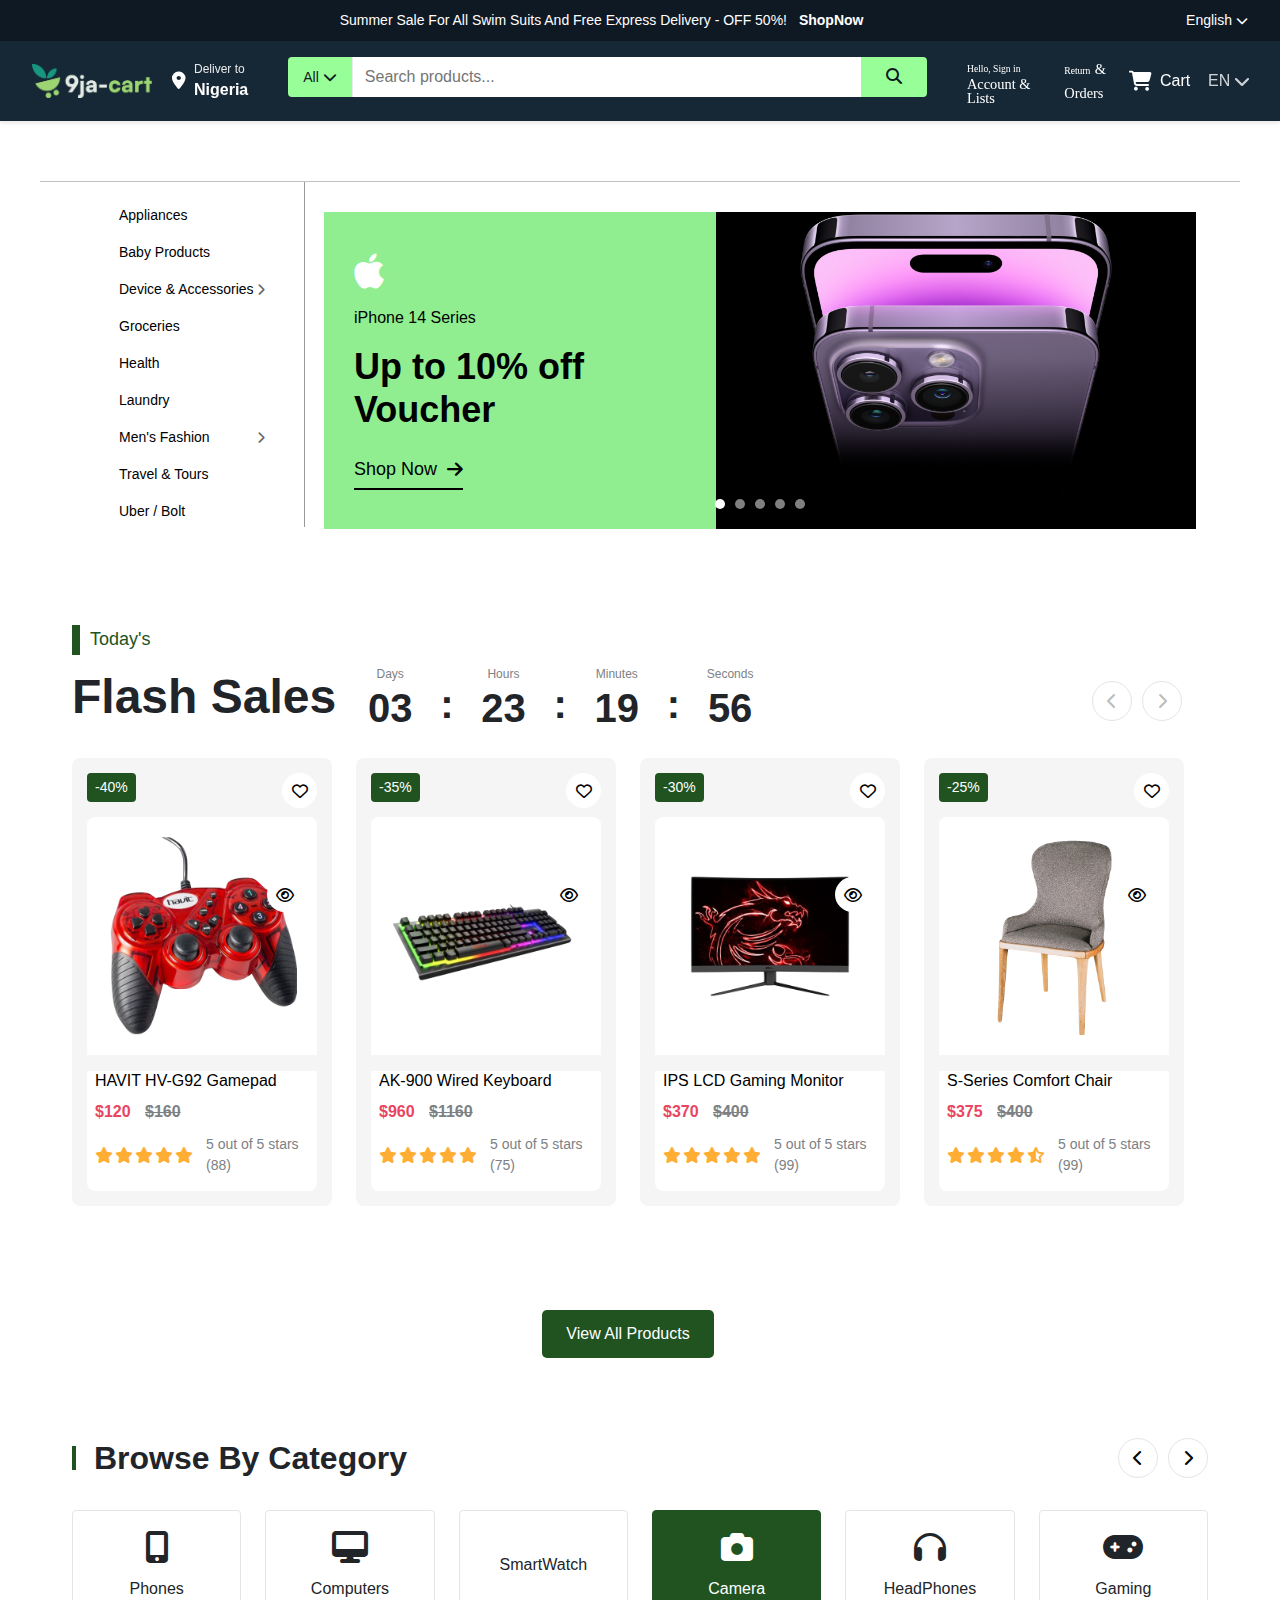
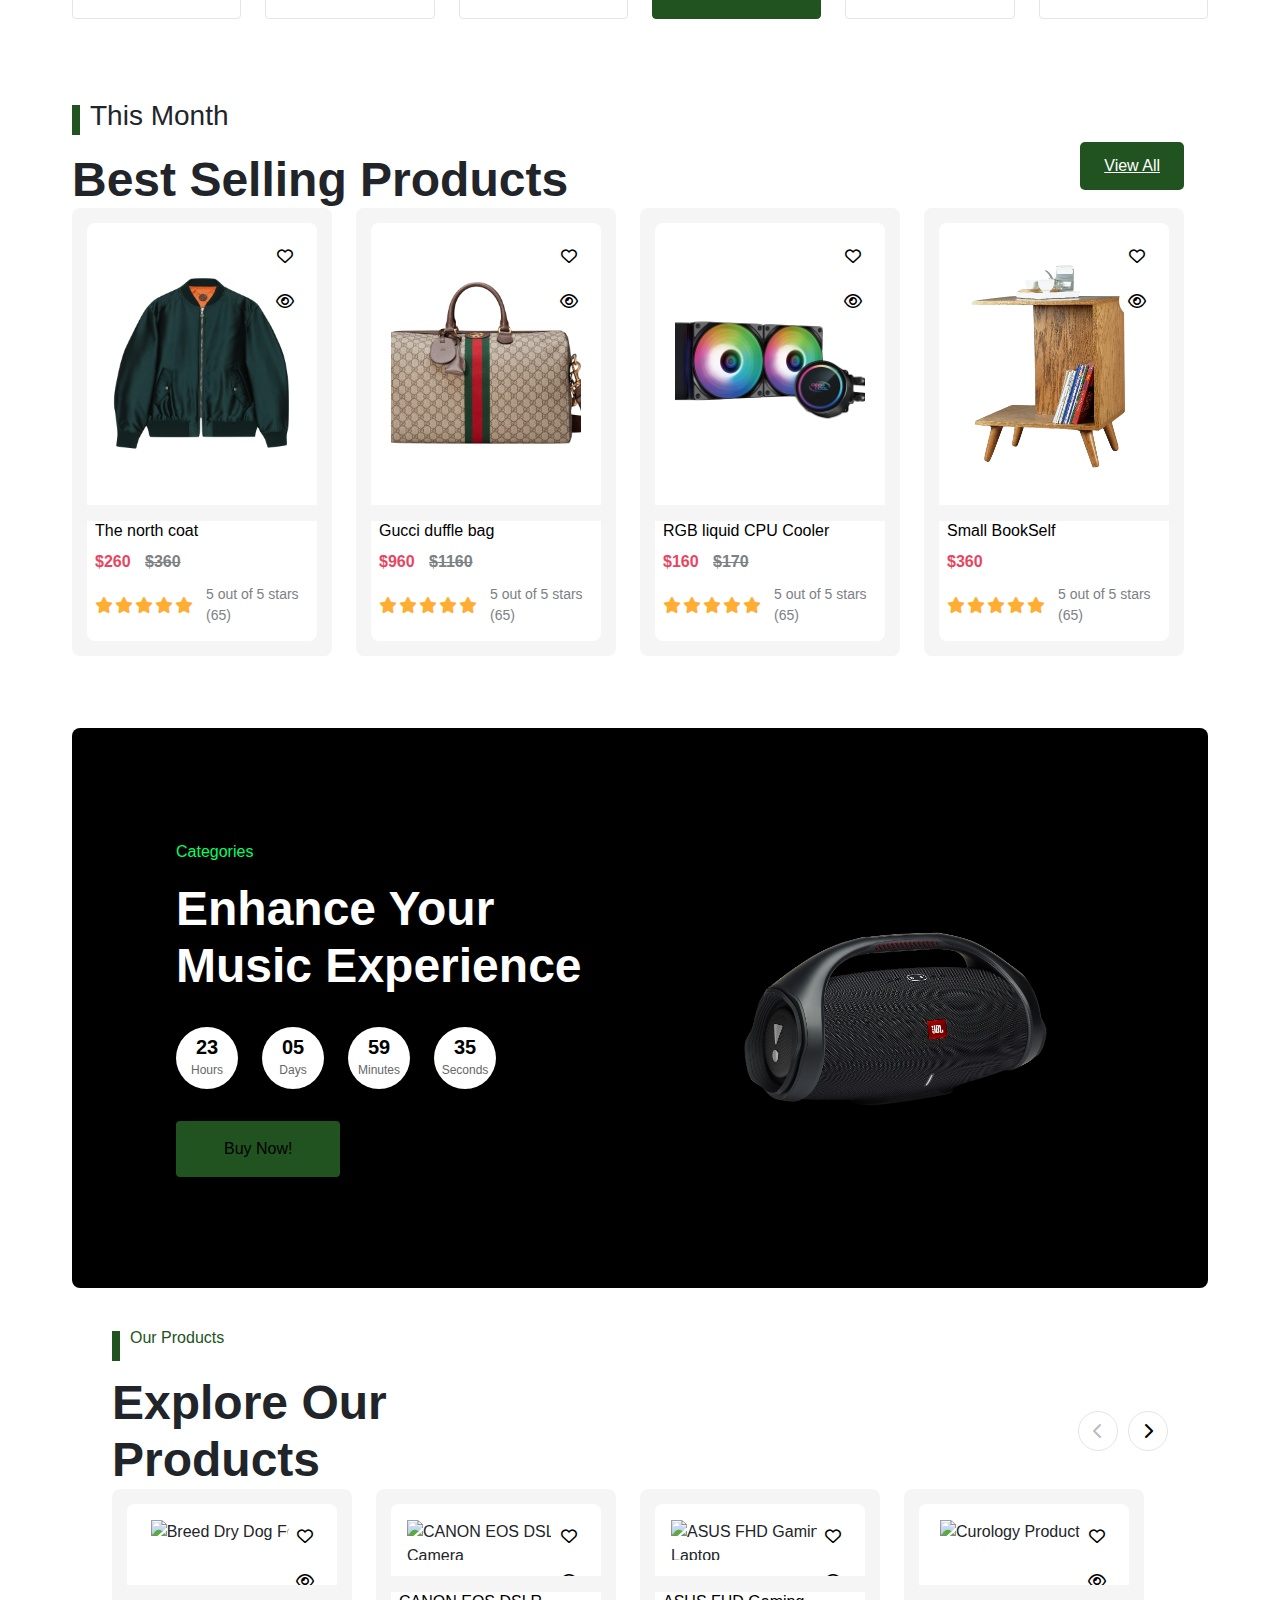
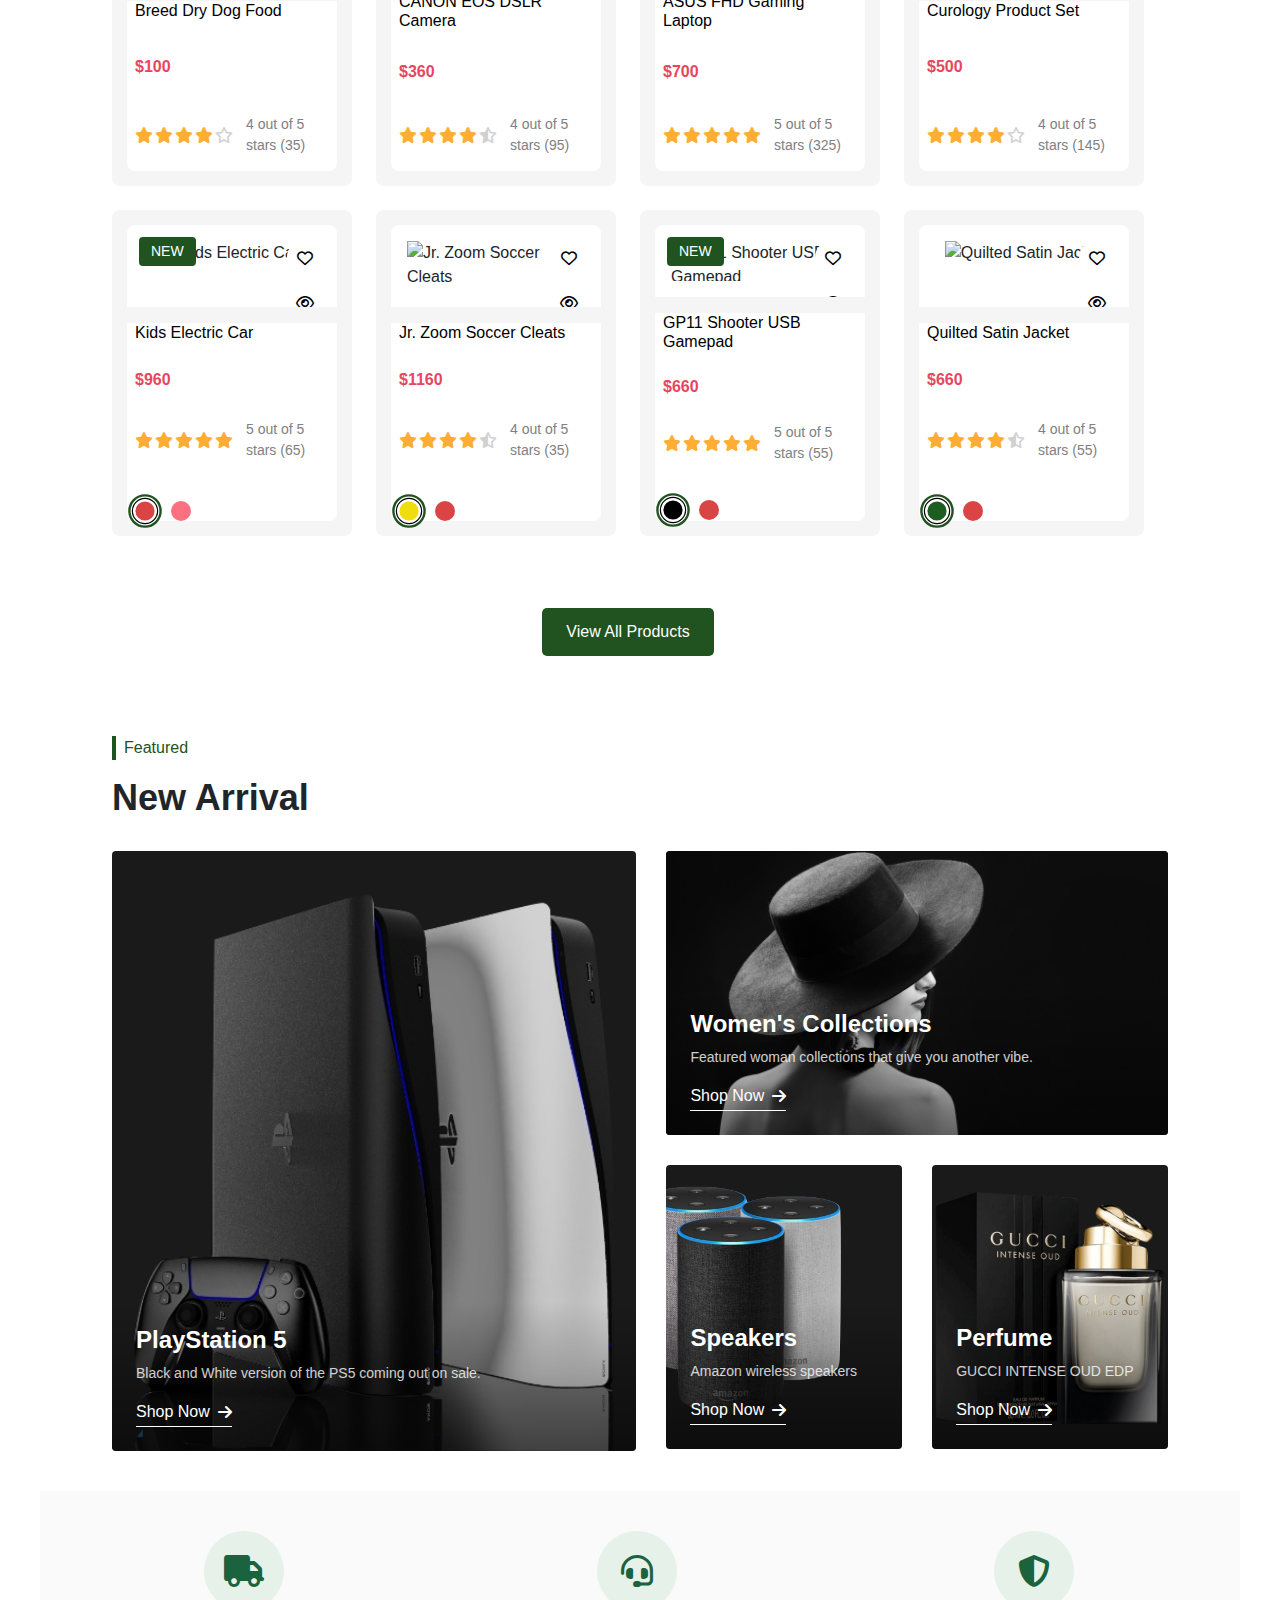
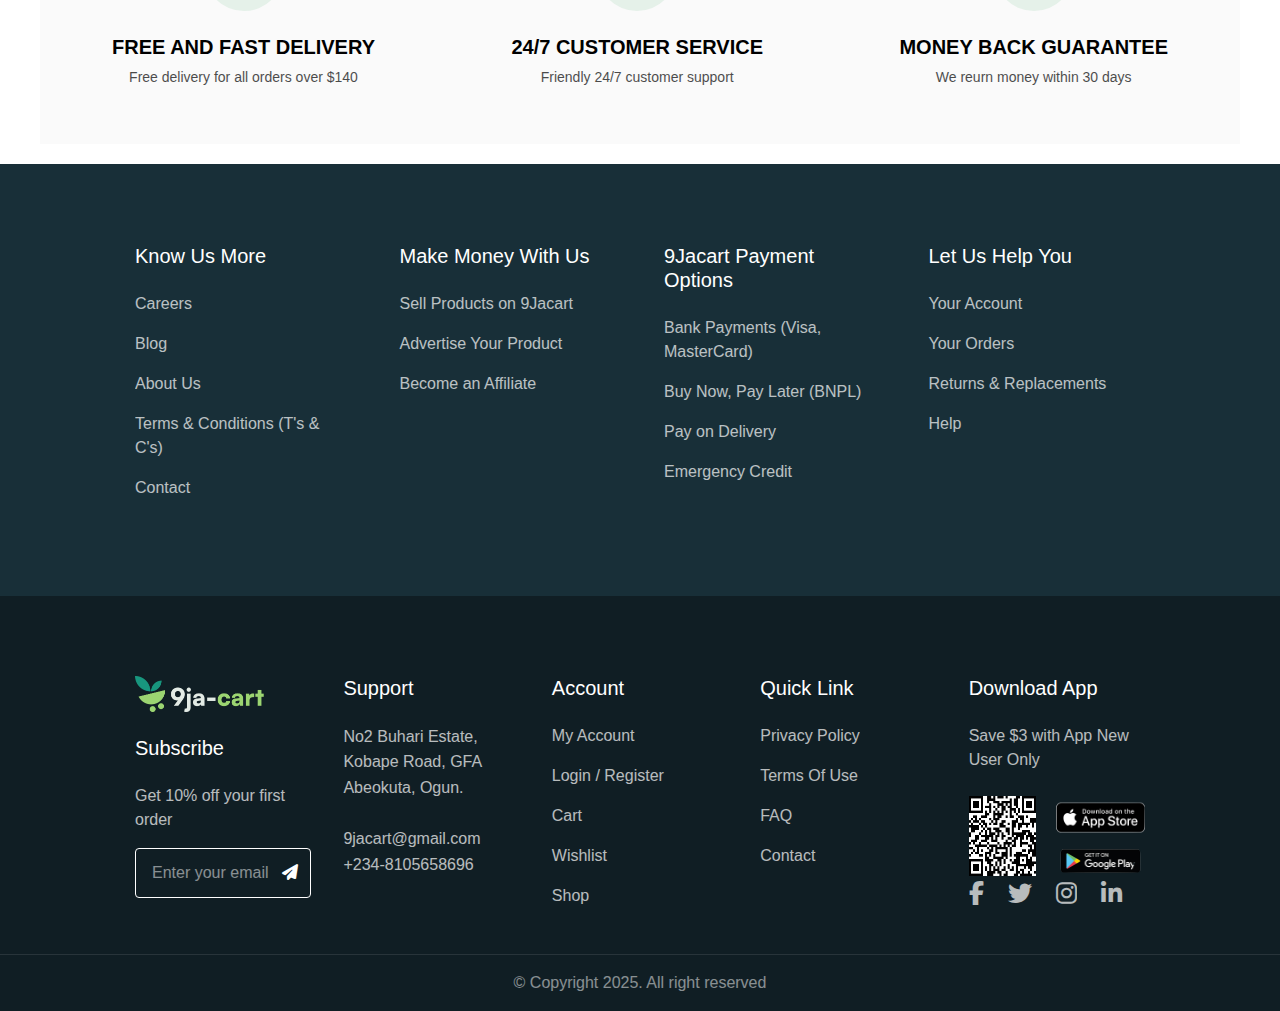
==== commit 76d0c1f7: "added login, worked on product-details card styling" ====
--- a/index.html
+++ b/index.html
@@ -7,21 +7,25 @@
     <!-- Font Awesome for icons -->
     <link
       rel="stylesheet"
-      href="https://cdnjs.cloudflare.com/ajax/libs/font-awesome/6.5.1/css/all.min.css"
+      href="https://cdnjs.cloudflare.com/ajax/libs/font-awesome/6.5.1/css/all.min.css "
+      onerror="this.onerror=null;this.href='./assets/css/font-awesome.min.css';"
     />
     <!-- Animate.css -->
     <link
       rel="stylesheet"
       href="https://cdnjs.cloudflare.com/ajax/libs/animate.css/4.1.1/animate.min.css"
+      onerror="this.onerror=null;this.href='./assets/css/animate.min.css';"
     />
     <!-- Normalize CSS -->
     <link
       rel="stylesheet"
       href="https://cdnjs.cloudflare.com/ajax/libs/modern-normalize/3.0.1/modern-normalize.css"
+      onerror="this.onerror=null;this.href='./assets/css/modern-normalize.css';"
     />
     <!-- Bootstrap CSS -->
     <link
       href="https://cdn.jsdelivr.net/npm/bootstrap@5.3.2/dist/css/bootstrap.min.css"
+      onerror="this.onerror=null;this.href='./assets/css/bootstrap.min.css';"
       rel="stylesheet"
     />
     <!-- Custom CSS -->
@@ -72,10 +76,6 @@
                 src="assets/img/logo.png"
                 alt="9jacart Logo"
               />
-              <!-- <span class="logo-text">
-                                <span class="nine">9ja</span>
-                                <span class="cart">-cart</span>
-                            </span> -->
             </a>
 
             <!-- Delivery Location -->
@@ -295,7 +295,7 @@
                 </div>
                 <div class="product-image">
                   <img
-                    src="https://s3-alpha-sig.figma.com/img/5d5c/2e52/50752d55f8b60f2aa2923183dadbc135?Expires=1742774400&Key-Pair-Id=APKAQ4GOSFWCW27IBOMQ&Signature=f-nDXutPaUy7cd9G1MCDeTajw4RED9QdKlRWRN~3tQg8z4puQymrMv57yfN9VyW0JbT52Foj~2PpaH3aTyz8Z0DCdzY~n2Ppa3RICUXXkqNPNTnWxFkCqGBanyVgoZotbQxu~6EhP7s0ch9OlFMd~sxh3lCbf1QoytT-ayqRuzkmM4VL-pTrxUSKOfKfsSdwUbv0xXRu2GkUi2MVhggosrn8fcB2zPkeDQv~JZd-W7FSPCQ-8uL0OV7bJwCu8q7KtAGg7nzdt92dswRqKOwXjfN7mjGO0szxgxpvjItU8DxflebyKsNRh3nLLadCK4Kar2a5h~9em3pzS186LmgWCA__"
+                    src="./assets/img/hv-g92 gamepad.png"
                     alt="HAVIT HV-G92 Gamepad"
                     class="img-fluid"
                   />
@@ -348,7 +348,7 @@
                 </div>
                 <div class="product-image">
                   <img
-                    src="https://s3-alpha-sig.figma.com/img/e59d/9f34/8cc24eeff489863523b63971c3ff8e4a?Expires=1742774400&Key-Pair-Id=APKAQ4GOSFWCW27IBOMQ&Signature=rDHnDBBlqXwilTum9bKzrXjI-G4~yxLxhhhIosvqDlFjmt8BNMDH3myTpmYfYa1714xWj71hOfjgh-u7fVMN9SLSa154qI6r-JSd4JmRrEoya5nhxK86ph8wV0M7MUeA2Yq8zYnOPoKw6jGK4Mqh9x6R-hLj5qTe3LoP4UwyT-vXbXNJeAD1cexfO7e08ui~bzhddridE4FeCEXO1ULCiomIUaYhm2CtBqxxnEss7hkA31N0sX0vPN7r8gDYynCJ7uL6Xgjy0HAIH1GxiksJ-EJMLz-Zfurlr9VAvQylOJYkOuvj2~3ezwGEusSO71htX0pN~9AC8IZRNXhfeLIPnw__"
+                    src="./assets/img/wired keyboard.png"
                     alt="AK-900 Wired Keyboard"
                     class="img-fluid"
                   />
@@ -401,7 +401,7 @@
                 </div>
                 <div class="product-image">
                   <img
-                    src="https://s3-alpha-sig.figma.com/img/5e63/4682/db5174aff99bb9337d2dc9598a0b44e4?Expires=1742774400&Key-Pair-Id=APKAQ4GOSFWCW27IBOMQ&Signature=No1gx2ZZQpRWeOM-mLkgSsgpufHtCzW2CBQ5R-7psFnSp7WTvT-vkB4IPjf~2emw1qYRpUvjZSgfPm3YpW1Fra37ho2epdWXGnsN07m0vA-BAfXup~JjzyYfbOQTNFXb2viq37pAiuXc7btUWFOpDrlyVRH1HjLAvjszbvsgEprkurvFPxRALEC7ah3RiPf-CSd322ZbmUeOseWo1a5m~k8eKvQBJAfCOvAX81-9uDYkUKwMqpuzigzDzGIJk9eBEtwU3fKbmhTxExgw3zL52oc5NsEZsAKVEdWgFoEn-NZ1EfM999S3nddkVp066MAtn8MEWVHUF4SGo5XCoY3heg__"
+                    src="./assets/img/ips lcd gaming monitor.png"
                     alt="IPS LCD Gaming Monitor"
                     class="img-fluid"
                   />
@@ -454,7 +454,7 @@
                 </div>
                 <div class="product-image">
                   <img
-                    src="https://s3-alpha-sig.figma.com/img/288d/a330/273c46e1c3dc0a8915c4b031d0345347?Expires=1742774400&Key-Pair-Id=APKAQ4GOSFWCW27IBOMQ&Signature=ie7~ysXVkQZFqo~p~Oz7WGZSTJh9EiorH1dJZUbWvLktqIF3PXdBf3zL~qICugSYqwq-oZtNfNStpV1WAIurbND7g7WaT1d7g7wOJo~TBQNUe5GWtRsj9sgHPMlbDSz6~3L7dObcrnBtqq4YXVGDdVdte1-b5LlofWEQSrIDrrPW6ppON~EUPXzDLIflzCjdVJaExqAvdATfo9p5Bi8h5Fq-O-bWYyuolJppy8FPFENxrvElWX2uZfKruj0eJcPfxZKK~YnIDHxDkF5v-LekWvvH8Y3WCVJTRZOuUPrzt-TzL~ySQkuTAuBpltfJuXDKTREKu5DTd2iR61PDETOYYQ__"
+                    src="./assets/img/s-series comfort chair.png"
                     alt="S-Series Comfort Chair"
                     class="img-fluid"
                   />
@@ -576,7 +576,7 @@
               <article class="product-card">
                 <div class="product-image">
                   <img
-                    src="https://s3-alpha-sig.figma.com/img/ee9a/3800/1e9f94261b28e16ea21bacb4144473e8?Expires=1742774400&Key-Pair-Id=APKAQ4GOSFWCW27IBOMQ&Signature=uMXlODWTYd~VWNdqKEYPVxJh~PmTH48Ecjft6wn0LEjiYEc3Efu80KcLJ8XGFO8T~AUEJKRbv-Hs1Qxurxlw1YKE0GZjDHM~exk-ZKTLRRNGsQyYRViFXid3uLsRU6-PzR037z2yajMrkrpIuAvXsx6H4AMMZaEEcesF30KFYyVQzNidTr7YKTp~dtSI2056cn2Y49fizJiV63YCHLWmWHADfLbXd3lWCGFvqnVMY6JehO13sbkEglSGJa8wudgBevcR435LOiweTueoG~2aAp5pUZ76IGI0zMbqE8wLyHAqwB70Gz-~tXKe-hS1MqP90Zq-bOvtz1-zoXJhHm~DNQ__"
+                    src="./assets/img/quilted satin jacket.png"
                     alt="The north coat"
                     class="img-fluid"
                   />
@@ -618,7 +618,7 @@
               <article class="product-card">
                 <div class="product-image">
                   <img
-                    src="https://s3-alpha-sig.figma.com/img/4f3c/a1d1/2722dbdf98f25179d3c0b785988c513d?Expires=1742774400&Key-Pair-Id=APKAQ4GOSFWCW27IBOMQ&Signature=iHCTCBxWihFlWHixi6ck~[base64]~LuDQS5DI40I4wTI83a1TOcKBK8FgGkmugEqLua7pvPxhSpepPHkc-r5iCR6m9B1Y0czeyGiF0pOJRr3mh4fh4riDKMi5RWlGBcRaQrlgXdQY77dWeOh-jy4A__"
+                    src="./assets/img/Gucci Duffle Bag.png"
                     alt="Gucci duffle bag"
                     class="img-fluid"
                   />
@@ -660,7 +660,7 @@
               <article class="product-card">
                 <div class="product-image">
                   <img
-                    src="https://s3-alpha-sig.figma.com/img/6739/d39d/c218c97b645d616c8188a4f2e6aaf84b?Expires=1742774400&Key-Pair-Id=APKAQ4GOSFWCW27IBOMQ&Signature=XxhW7GXPh~ghm2q7e401IN-LQlu9aVzIgMpBost-lD~sTXVBdWI5EAE24vO-4b~1ZniM83Ps651OSBvtiuWPaKlyHMQB3aFFhx0mT7xXPUoU-AXDRj5WQ1nnxdSoUqvAYRTyzQDyY~pHAJ~Zjj19wWcv7u9co-3PYQ~poM19osScAk3yhHg4dOmWlY1SbbvZmw5lVxFgKIRQsx2w8zMG0BnfYtkJsMbitI3WUBXzogaW6cyY0H3~BTYs7WRXvIDSlElGR5NQbzMGrWh5Q22f5MUHOEssDsJMgYLVygglsTNCxVx~9x~dvs0xn7BRZVxuqOKkDmEh3AgRNla3-VuCug__"
+                    src="./assets/img/rgb liquid cpu cooler.png"
                     alt="RGB liquid CPU Cooler"
                     class="img-fluid"
                   />
@@ -702,7 +702,7 @@
               <article class="product-card">
                 <div class="product-image">
                   <img
-                    src="https://s3-alpha-sig.figma.com/img/e86f/6e87/2757d20a14861e2e0ebd4e9889693f59?Expires=1742774400&Key-Pair-Id=APKAQ4GOSFWCW27IBOMQ&Signature=B-DwTUI-34T8sxHKhuoh~zZ7mc-iC0gwcz4cESMA2XJMoGx1yMXtHLqaXyzfAUboeXjFVKuqkNwVjxycNZLASJ6hOcsipepYS~XoDG40oE5lrwrhol5SAy96j1pHHpPX8NwhF7WhdgiSiqCpzl7p9GlKLInS~G9m8Z-MkiLdbWYXIDe5f6WYmmGQEl9qwvQc2yR8SxWJo37GfXp53Xuz~rSpRpTtvzqVyXUBNXyEtmV7w1HritwEfDew6X5-CBdUdfA7JWRu7Y7mxik5wQdYdOhALTeunakTq2YVskTJWTxZkuo7rYur-5y0zYyFy4C9RSRzXX1Bq0cPVHzbkh1-9A__"
+                    src="./assets/img/small bookshelf.png"
                     alt="Small BookSelf"
                     class="img-fluid"
                   />
@@ -797,7 +797,7 @@
                 </div>
                 <div class="d-flex align-items-center justify-content-between">
                   <h2 class="section-title">Explore Our Products</h2>
-                  <div class="navigation-arrows">
+                  <div class="navigation-arrows explore-nav-arrow">
                     <button
                       class="nav-arrow prev"
                       title="Previous"
@@ -1497,13 +1497,13 @@
                 <img src="assets/img/qrcode.jpeg" alt="QR Code" />
               </div>
               <div class="app-buttons">
-                <a href="#" class="app-btn">
+                <a href="#" class="app-btn" id="google">
                   <img
                     src="assets/img/google-icon.png"
                     alt="Get it on Google Play"
                   />
                 </a>
-                <a href="#" class="app-btn">
+                <a href="#" class="app-btn" id="apple">
                   <img
                     src="assets/img/apple-icon.png"
                     alt="Download on the App Store"
@@ -1549,7 +1549,10 @@
     </footer>
 
     <!-- Bootstrap JS -->
-    <script src="https://cdn.jsdelivr.net/npm/bootstrap@5.3.2/dist/js/bootstrap.bundle.min.js"></script>
+    <script
+      src="https://cdn.jsdelivr.net/npm/bootstrap@5.3.2/dist/js/bootstrap.bundle.min.js"
+      onerror="this.onerror=null;this.href='./assets/js/bootstrap.bundle.min.js';"
+    ></script>
     <!-- Custom JS -->
     <script src="assets/js/script.js"></script>
   </body>
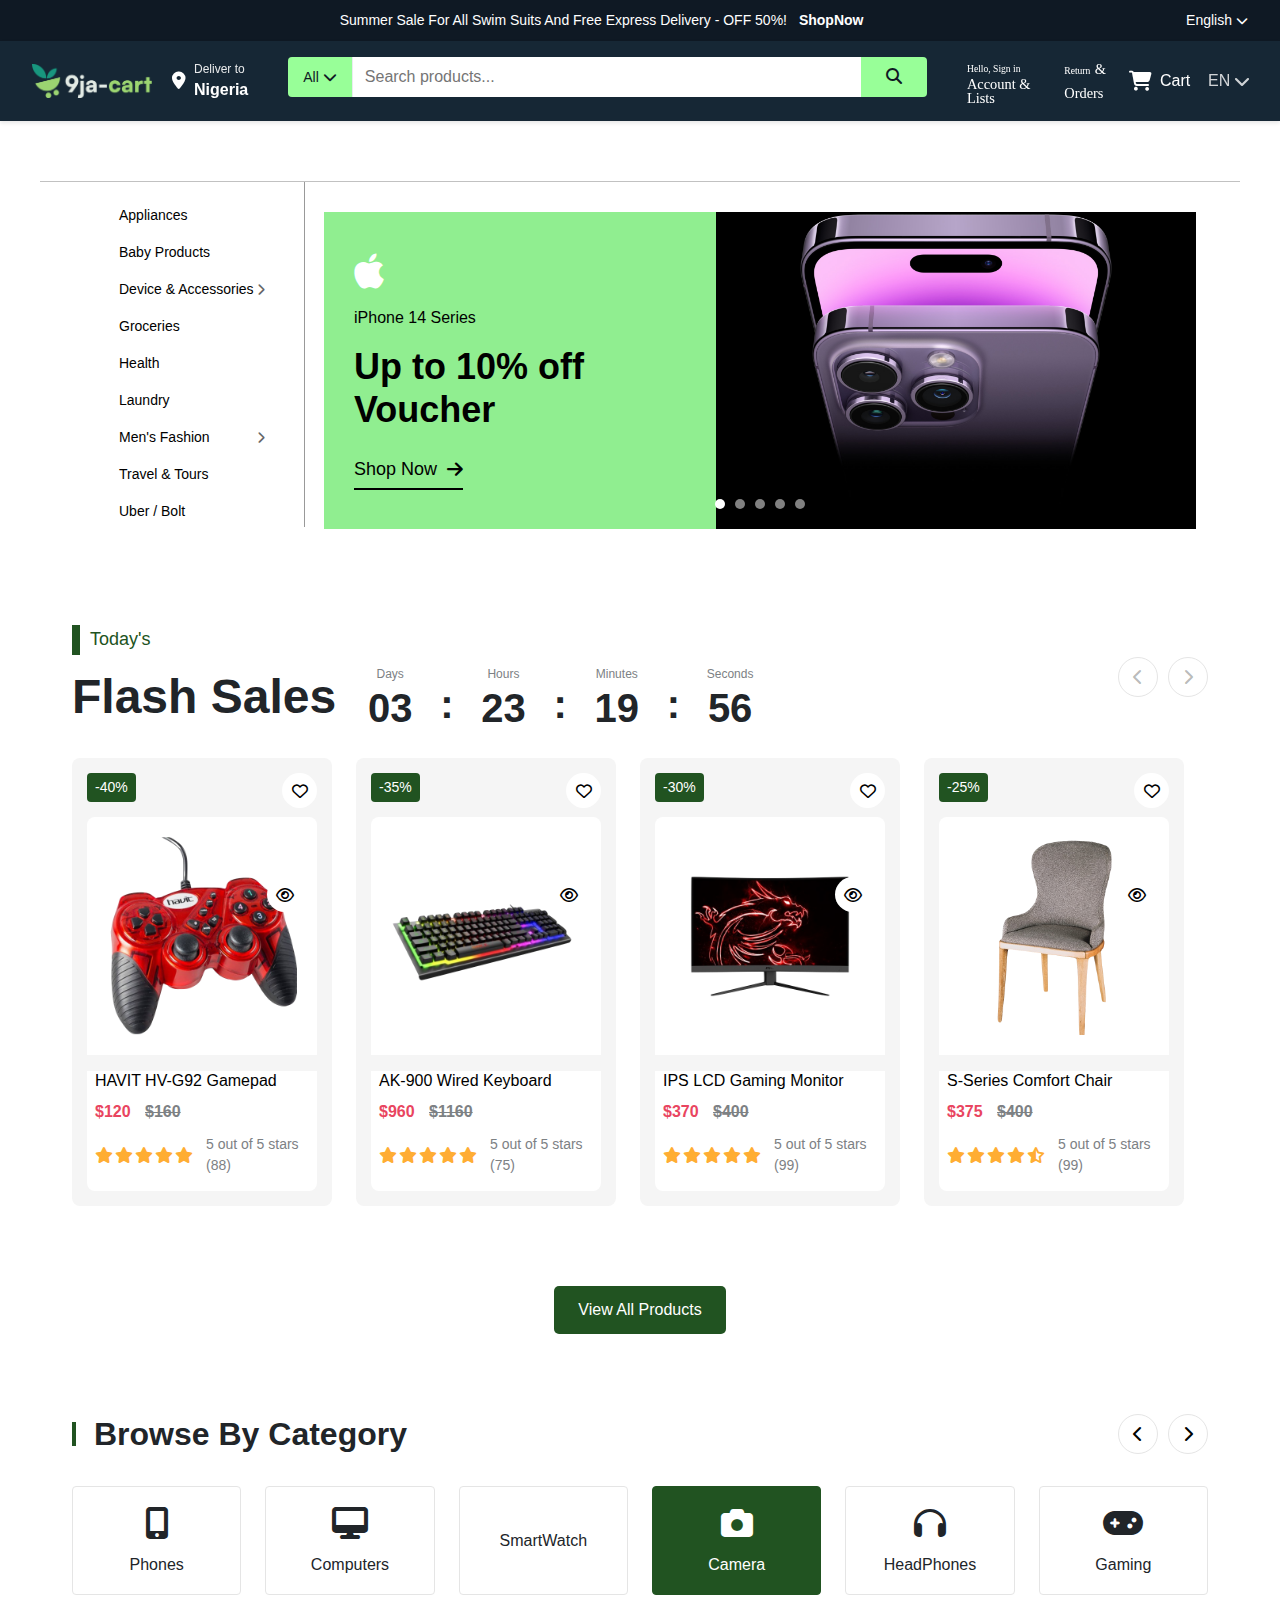
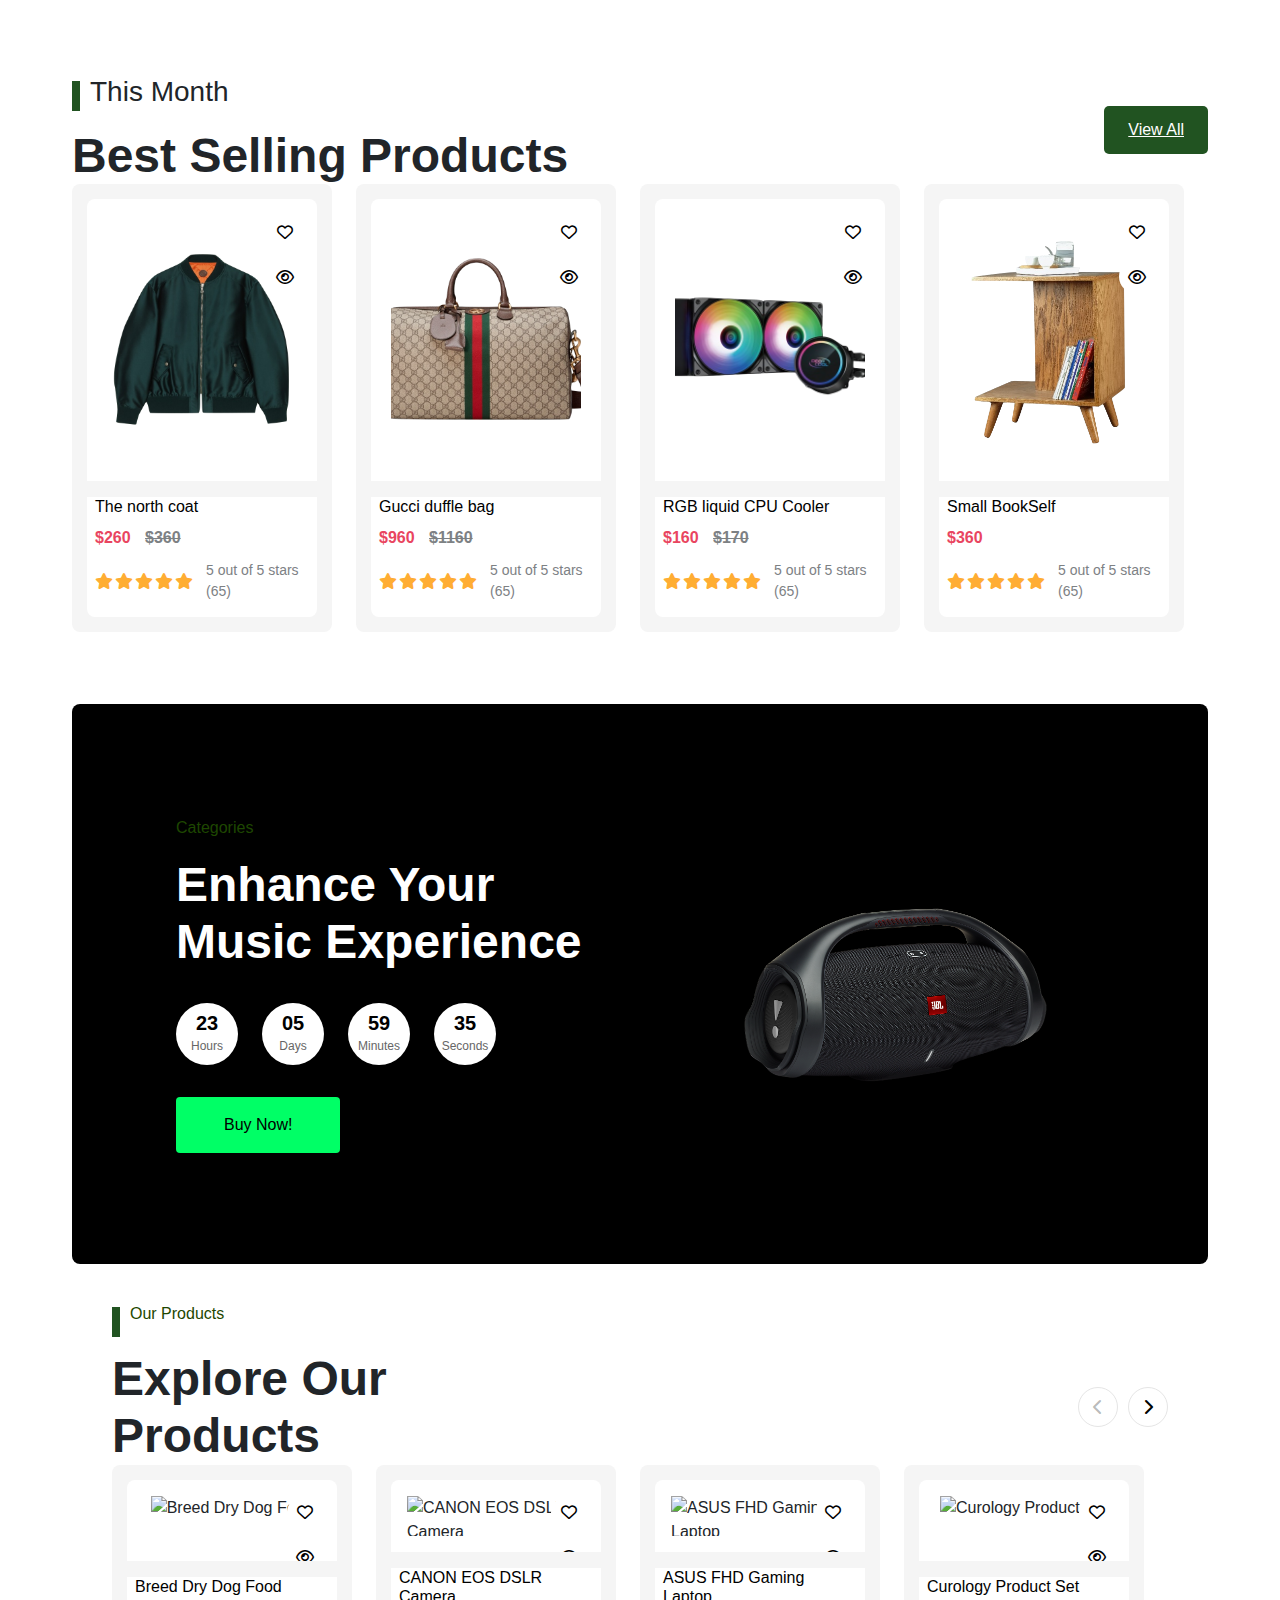
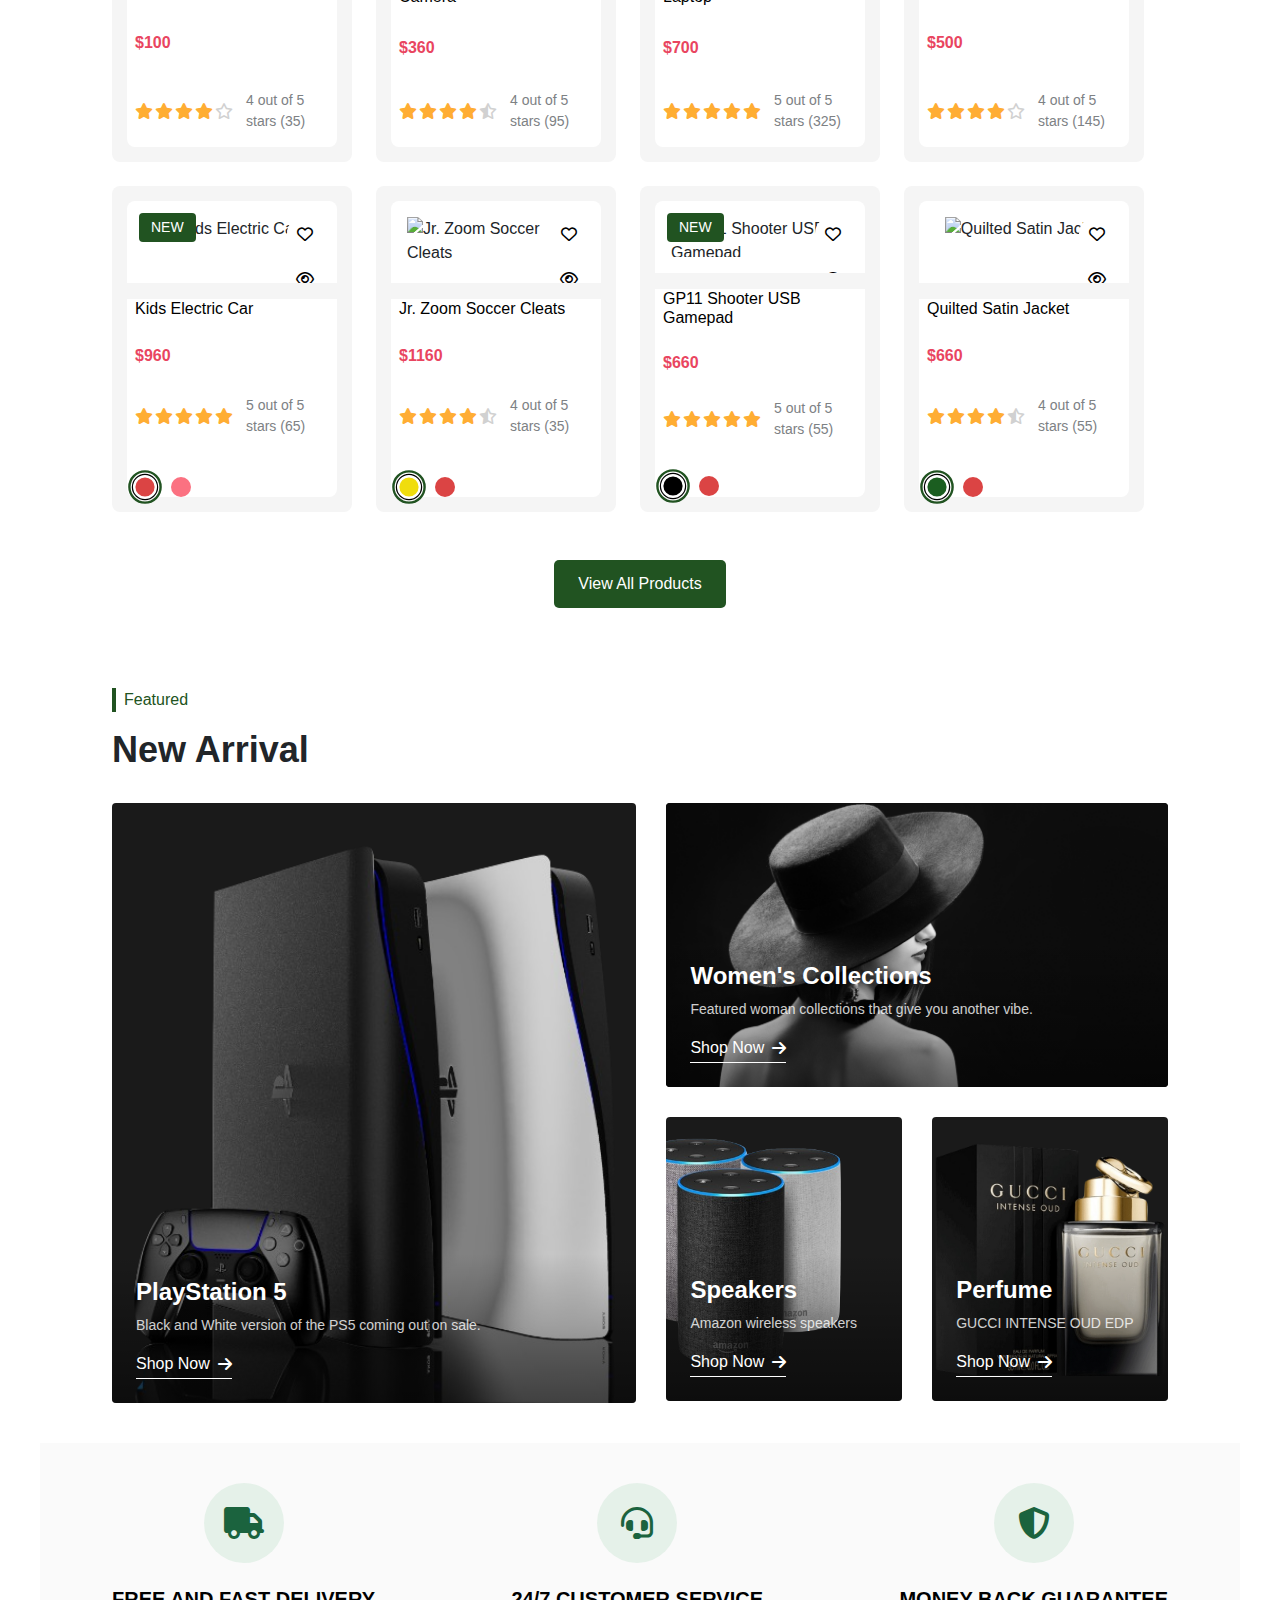
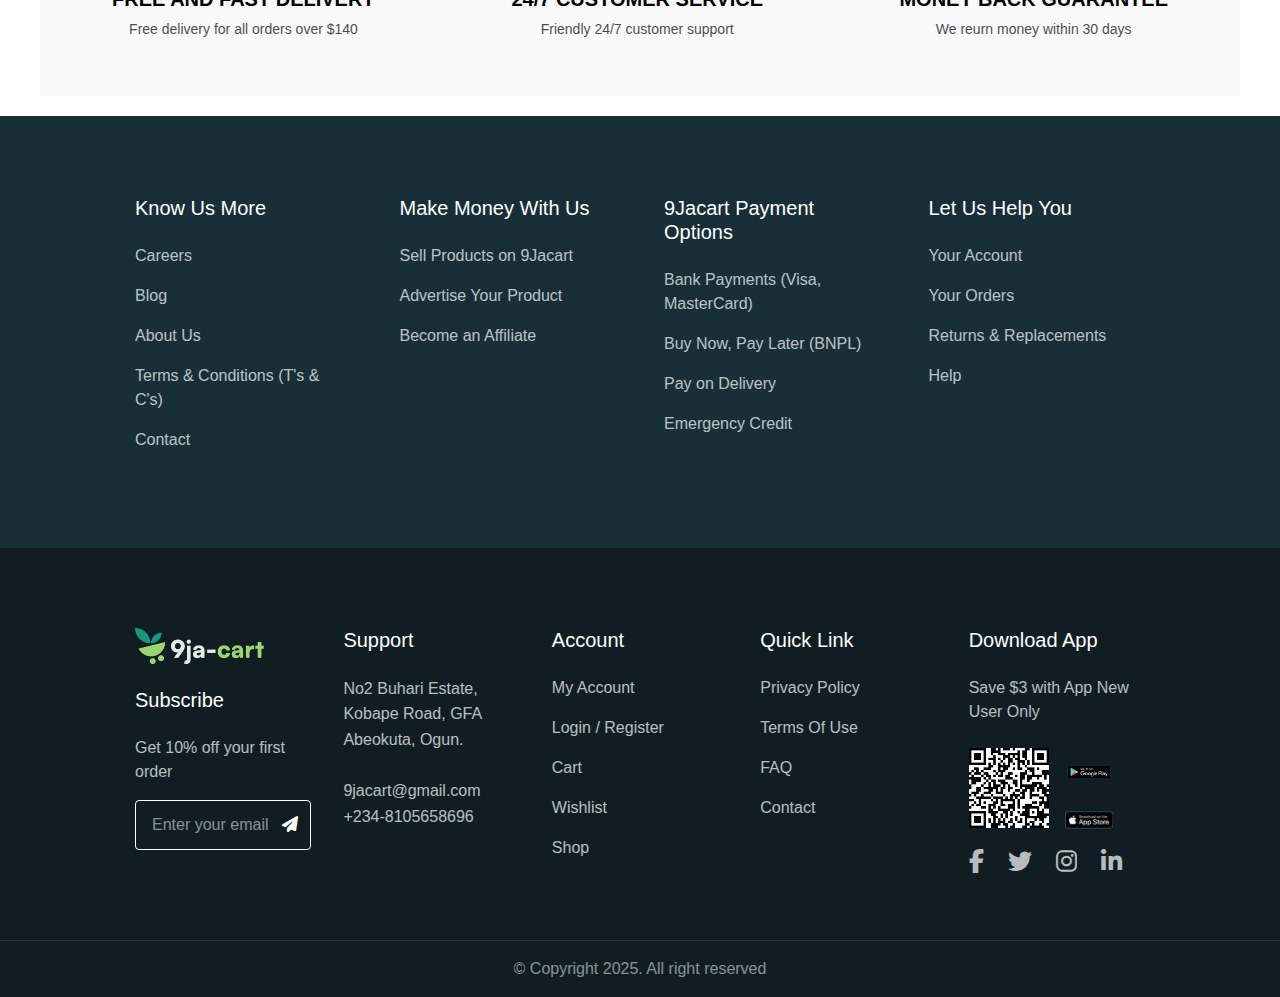
==== commit 84ba737f: "Merge branch 'debug-branch'" ====
--- a/index.html
+++ b/index.html
@@ -7,25 +7,21 @@
     <!-- Font Awesome for icons -->
     <link
       rel="stylesheet"
-      href="https://cdnjs.cloudflare.com/ajax/libs/font-awesome/6.5.1/css/all.min.css "
-      onerror="this.onerror=null;this.href='./assets/css/font-awesome.min.css';"
+      href="https://cdnjs.cloudflare.com/ajax/libs/font-awesome/6.5.1/css/all.min.css"
     />
     <!-- Animate.css -->
     <link
       rel="stylesheet"
       href="https://cdnjs.cloudflare.com/ajax/libs/animate.css/4.1.1/animate.min.css"
-      onerror="this.onerror=null;this.href='./assets/css/animate.min.css';"
     />
     <!-- Normalize CSS -->
     <link
       rel="stylesheet"
       href="https://cdnjs.cloudflare.com/ajax/libs/modern-normalize/3.0.1/modern-normalize.css"
-      onerror="this.onerror=null;this.href='./assets/css/modern-normalize.css';"
     />
     <!-- Bootstrap CSS -->
     <link
       href="https://cdn.jsdelivr.net/npm/bootstrap@5.3.2/dist/css/bootstrap.min.css"
-      onerror="this.onerror=null;this.href='./assets/css/bootstrap.min.css';"
       rel="stylesheet"
     />
     <!-- Custom CSS -->
@@ -76,6 +72,10 @@
                 src="assets/img/logo.png"
                 alt="9jacart Logo"
               />
+              <!-- <span class="logo-text">
+                                <span class="nine">9ja</span>
+                                <span class="cart">-cart</span>
+                            </span> -->
             </a>
 
             <!-- Delivery Location -->
@@ -1497,13 +1497,13 @@
                 <img src="assets/img/qrcode.jpeg" alt="QR Code" />
               </div>
               <div class="app-buttons">
-                <a href="#" class="app-btn" id="google">
+                <a href="#" class="app-btn">
                   <img
                     src="assets/img/google-icon.png"
                     alt="Get it on Google Play"
                   />
                 </a>
-                <a href="#" class="app-btn" id="apple">
+                <a href="#" class="app-btn">
                   <img
                     src="assets/img/apple-icon.png"
                     alt="Download on the App Store"
@@ -1549,10 +1549,7 @@
     </footer>
 
     <!-- Bootstrap JS -->
-    <script
-      src="https://cdn.jsdelivr.net/npm/bootstrap@5.3.2/dist/js/bootstrap.bundle.min.js"
-      onerror="this.onerror=null;this.href='./assets/js/bootstrap.bundle.min.js';"
-    ></script>
+    <script src="https://cdn.jsdelivr.net/npm/bootstrap@5.3.2/dist/js/bootstrap.bundle.min.js"></script>
     <!-- Custom JS -->
     <script src="assets/js/script.js"></script>
   </body>
--- a/assets/css/styles.css
+++ b/assets/css/styles.css
@@ -876,11 +876,7 @@
 .navigation-arrows.explore-nav-arrow {
   margin-left: 33rem;
 }
-.navigation-arrows.flash-nav-arrow {
-  margin-right: 1.6rem;
-  margin-top: 3rem;
-  z-index: 1;
-}
+
 .nav-arrow {
   width: 40px;
   height: 40px;
@@ -911,7 +907,6 @@
   padding: 15px;
   position: relative;
   transition: all 0.3s ease;
-  z-index: 4;
 }
 
 .product-card:hover {
@@ -1085,8 +1080,6 @@
   font-weight: 500;
   cursor: pointer;
   transition: background-color 0.3s ease;
-  margin-right: 1.5rem;
-  margin-top: 1.5rem;
 }
 
 .view-all-btn:hover {
@@ -1329,9 +1322,7 @@
   outline: 2px solid #215321;
   outline-offset: 2px;
 }
-.product-display .category-label {
-  color: #215321;
-}
+
 /* Featured Products Section */
 .featured-products {
   padding: 40px 2rem;
@@ -1546,7 +1537,7 @@
 }
 
 .category-label {
-  color: #00ff66;
+  color: #1e4700;
   font-size: 16px;
   font-weight: 500;
   margin-bottom: 1rem;
@@ -1592,7 +1583,7 @@
 
 .buy-now-btn {
   display: inline-block;
-  background-color: #215321;
+  background-color: #00ff66;
   color: #000;
   padding: 16px 48px;
   border-radius: 4px;
@@ -1815,22 +1806,15 @@
   gap: 0.01rem;
   padding: 0;
   margin: 0;
+  z-index: 1;
 }
 
 .primary-footer .app-btn img {
-  height: 111px;
-  width: 111px;
+  height: 3rem;
+  width: 5rem;
   object-fit: contain;
 }
-#google {
-  margin-bottom: 300px;
-  margin-left: 20px;
-  margin-top: 10px;
-}
-#apple {
-  margin-top: -455px;
-  margin-left: 20px;
-}
+
 .primary-footer .social-links {
   display: flex;
   gap: 24px;
@@ -1850,7 +1834,7 @@
 .primary-footer .copyright-bar {
   background-color: #101e24;
   padding: 16px 0;
-  margin-top: 30px;
+  margin-top: 60px;
   border-top: 1px solid rgba(255, 255, 255, 0.1);
 }
 
@@ -2108,8 +2092,7 @@
 
 
 /* All Media Queries Consolidated */
-
-@media (min-width: 992px) and (max-width: 1200px) {
+@media (max-width: 1200px) {
   /* Header & Navigation */
   .announcement-bar {
     position: relative;
@@ -2143,7 +2126,7 @@
   }
 }
 
-@media (min-width: 768px) and (max-width: 992px) {
+@media (max-width: 992px) {
   /* Main Content */
   .main-content .container-fluid {
     padding: 0 20px;
@@ -2260,7 +2243,7 @@
   }
 }
 
-@media (min-width: 576px) and (max-width: 768px) {
+@media (max-width: 768px) {
   /* Main Content */
   .main-content .container-fluid {
     padding: 0 15px;
@@ -2276,56 +2259,6 @@
 
   .announcement-text {
     margin-right: 0;
-  }
-
-  /* Account Section */
-  .account-section {
-    color: var(--white);
-    cursor: pointer;
-    width: 95px;
-    height: 3rem;
-    margin-top: 0.5rem;
-  }
-
-  .account-dropdown {
-    display: flex;
-    flex-direction: column;
-  }
-
-  .account-dropdown .small-text {
-    font-family: "Poppins";
-    font-style: normal;
-    font-weight: 300;
-    font-size: 0.6rem;
-    line-height: 1rem;
-    margin-right: 10px;
-  }
-  .account-dropdown .bold-text {
-    font-family: "Poppins";
-    font-size: 0.9rem;
-    line-height: 0.9rem;
-  }
-
-  /* Returns Section */
-  .returns-section {
-    color: var(--white);
-    cursor: pointer;
-    width: 55px;
-    height: 3rem;
-    gap: 0.2rem;
-  }
-
-  .returns-section .small-text {
-    font-family: "Poppins";
-    font-style: normal;
-    font-weight: 300;
-    font-size: 0.6rem;
-    line-height: 0.1rem;
-  }
-  .returns-section .bold-text {
-    font-family: "Poppins";
-    font-size: 0.9rem;
-    line-height: 0.1rem;
   }
 
   /* Banner Section */
@@ -2375,19 +2308,6 @@
   .services-banner {
     padding: 30px 1rem;
   }
-
-  /* Account Profile Responsive Styles */
-  .user-info {
-    margin-bottom: 20px;
-  }
-
-  .account-profile .row {
-    margin: 0;
-  }
-
-  .account-details {
-    padding: 20px !important;
-  }
 }
 
 /* Mobile Devices */
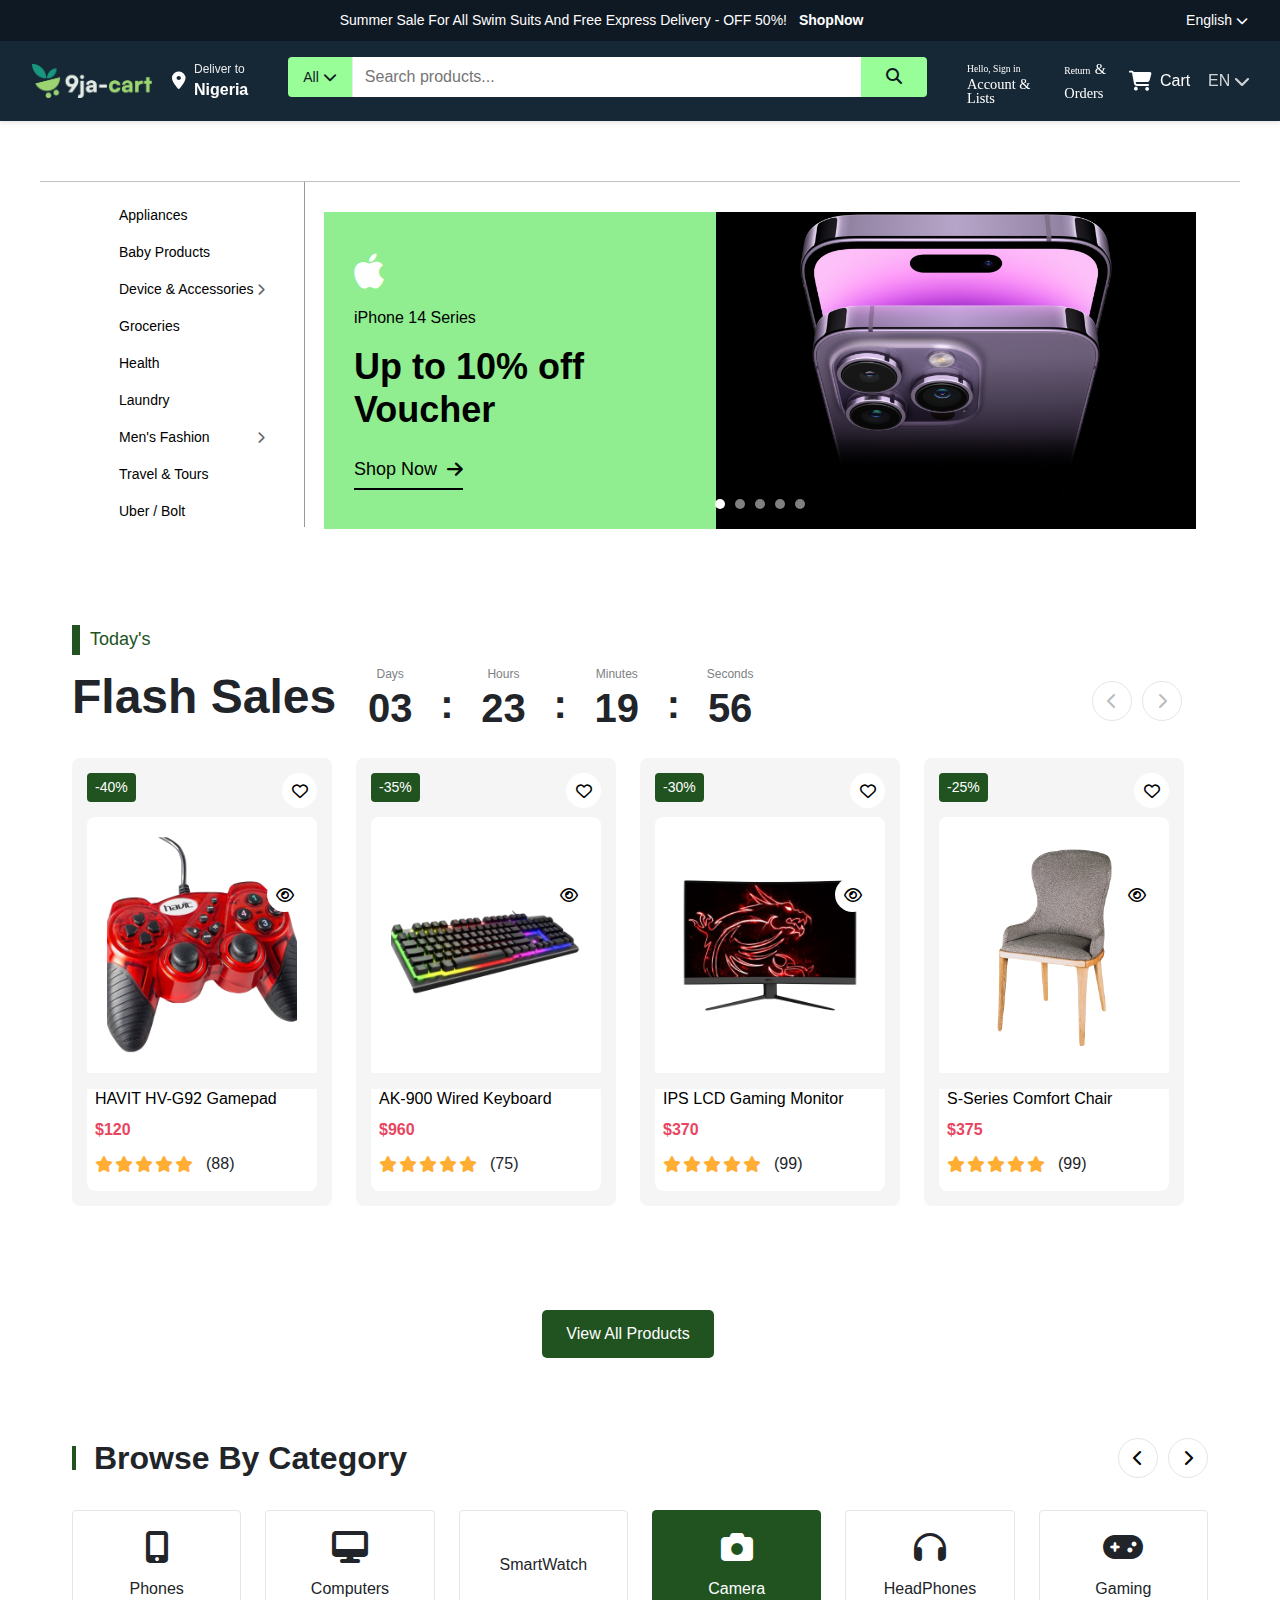
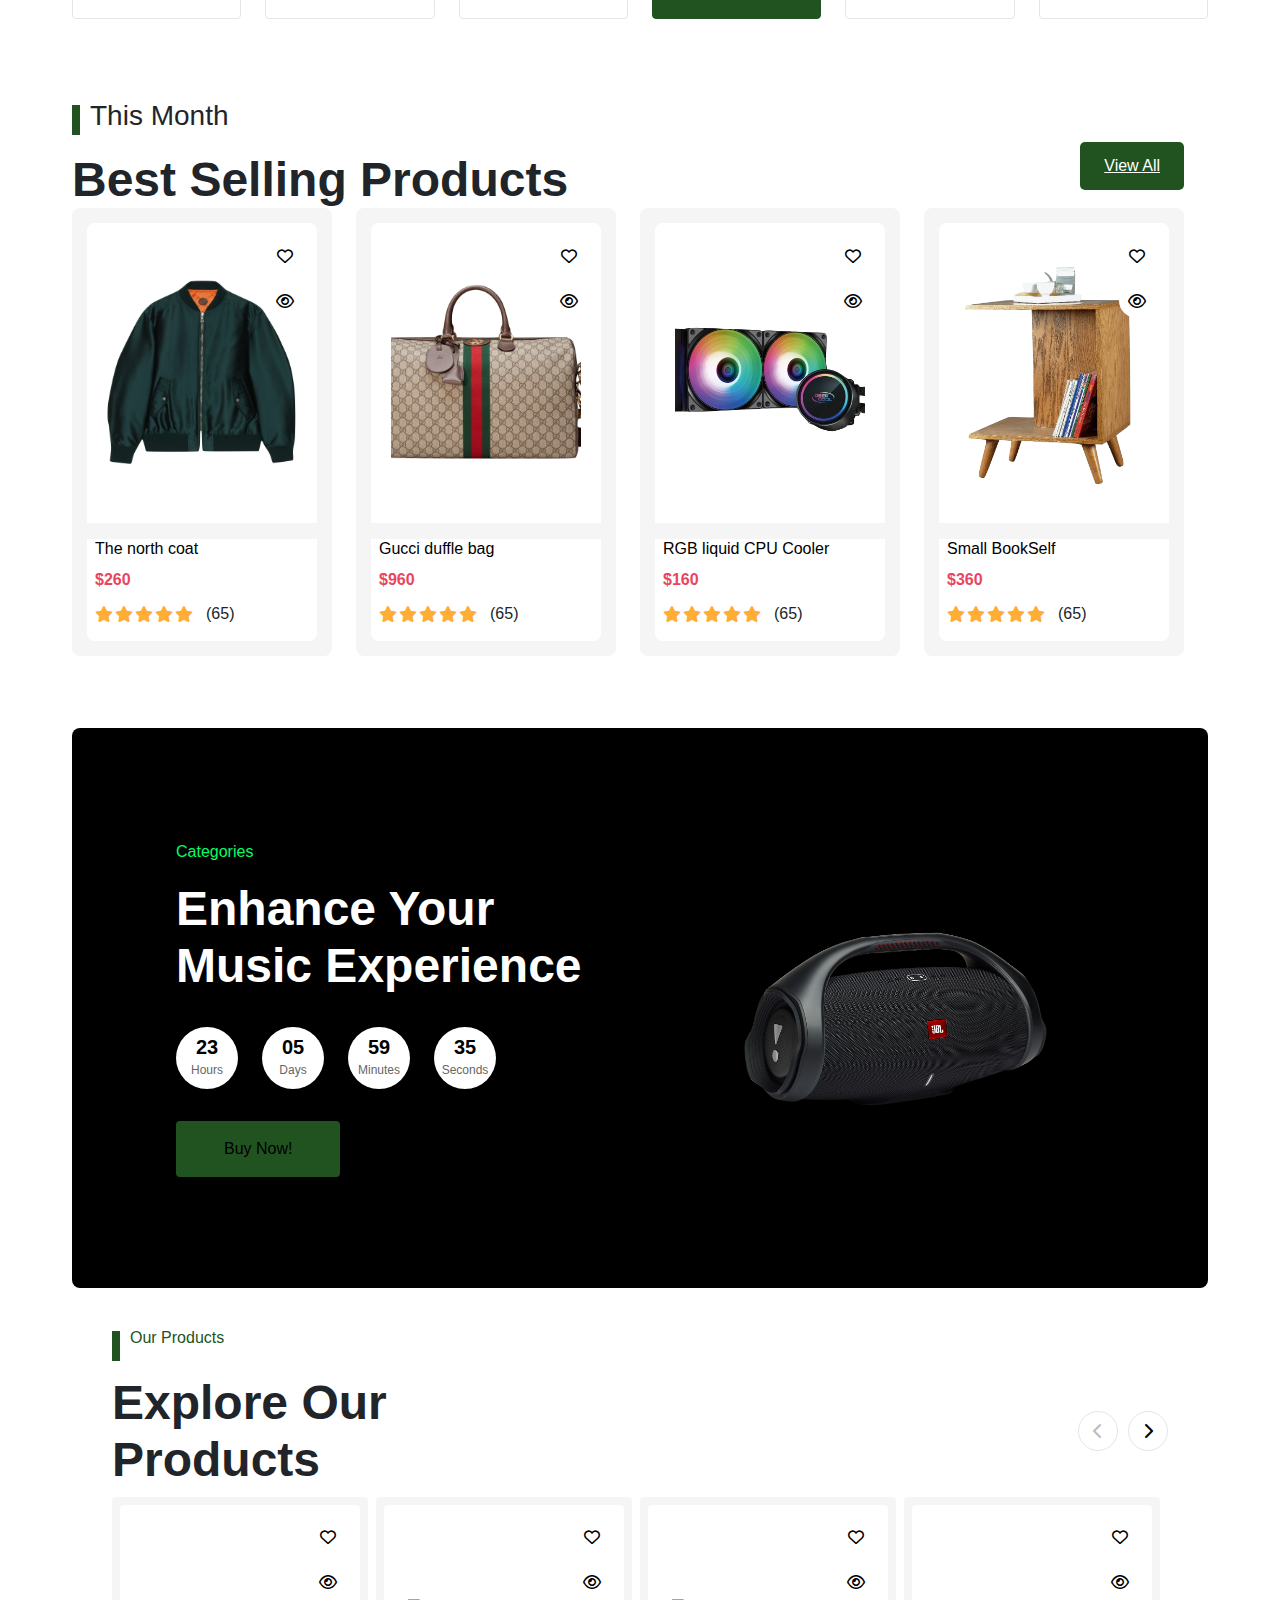
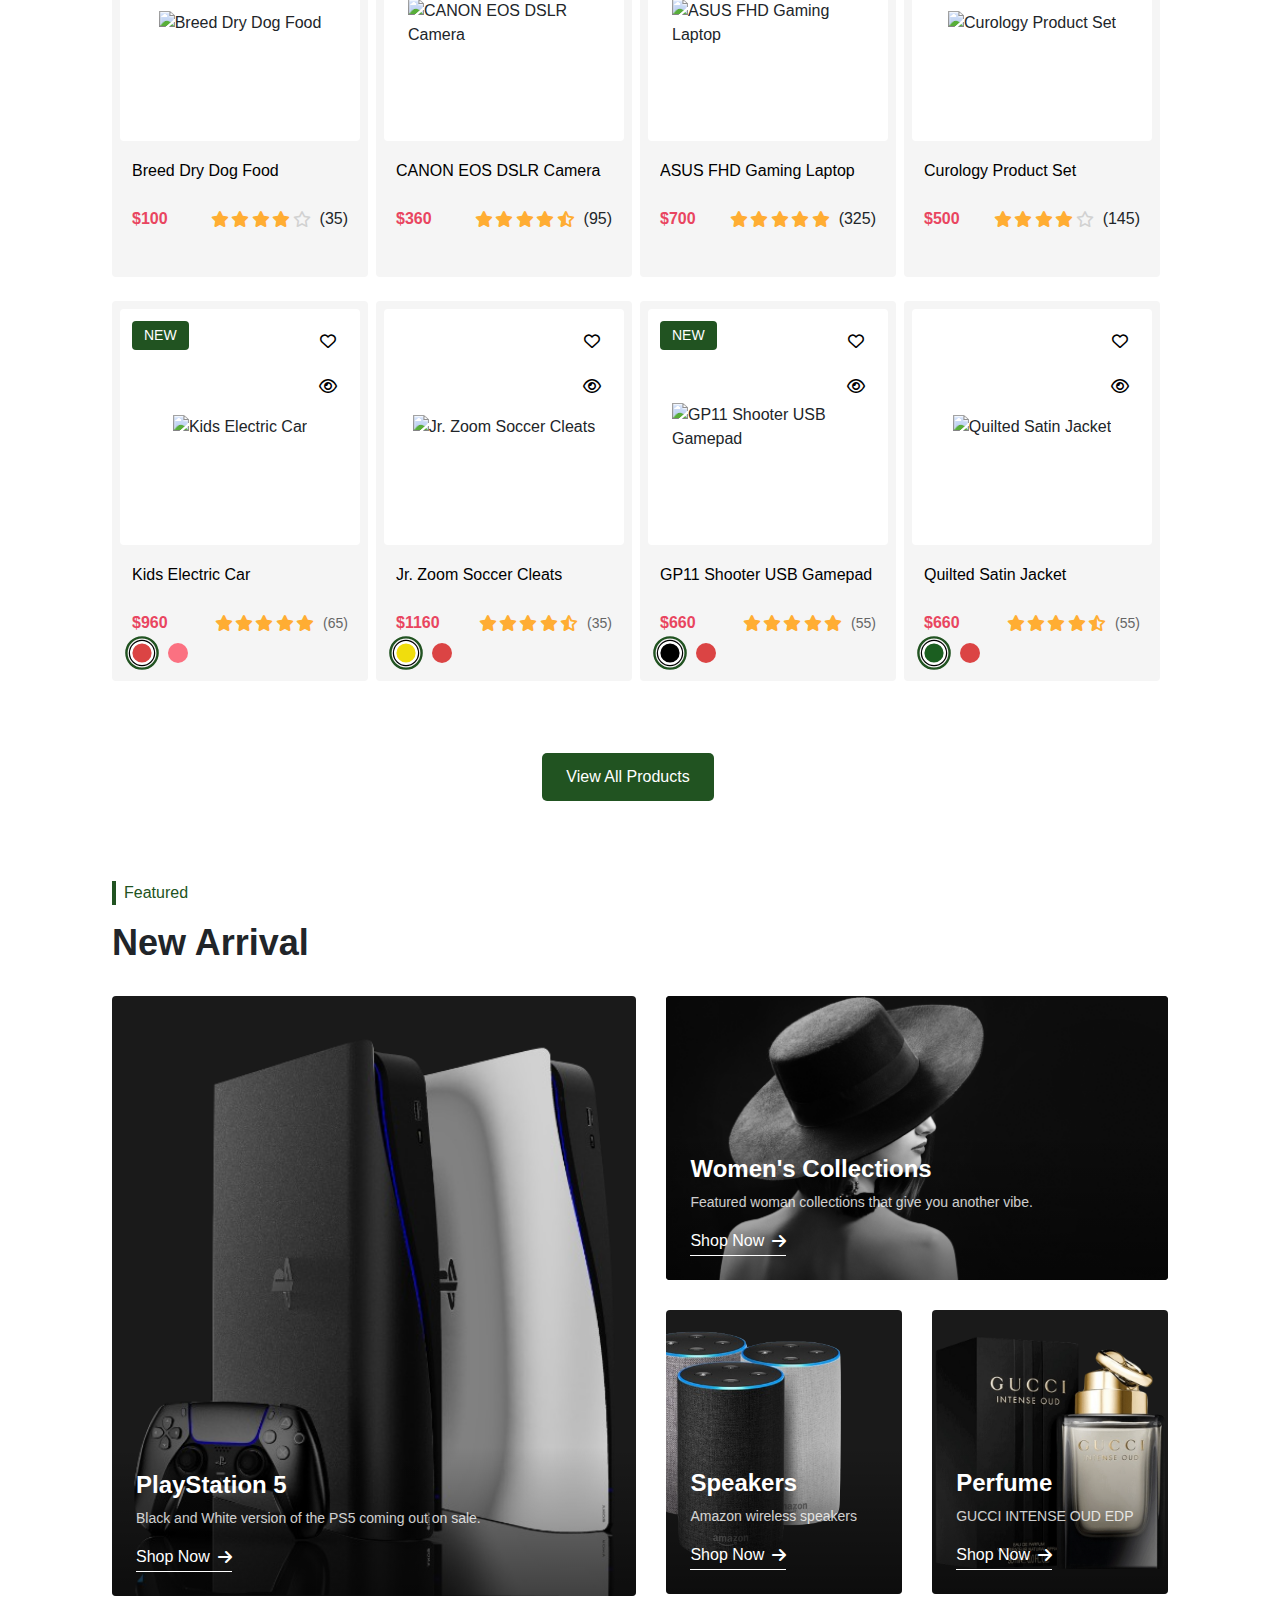
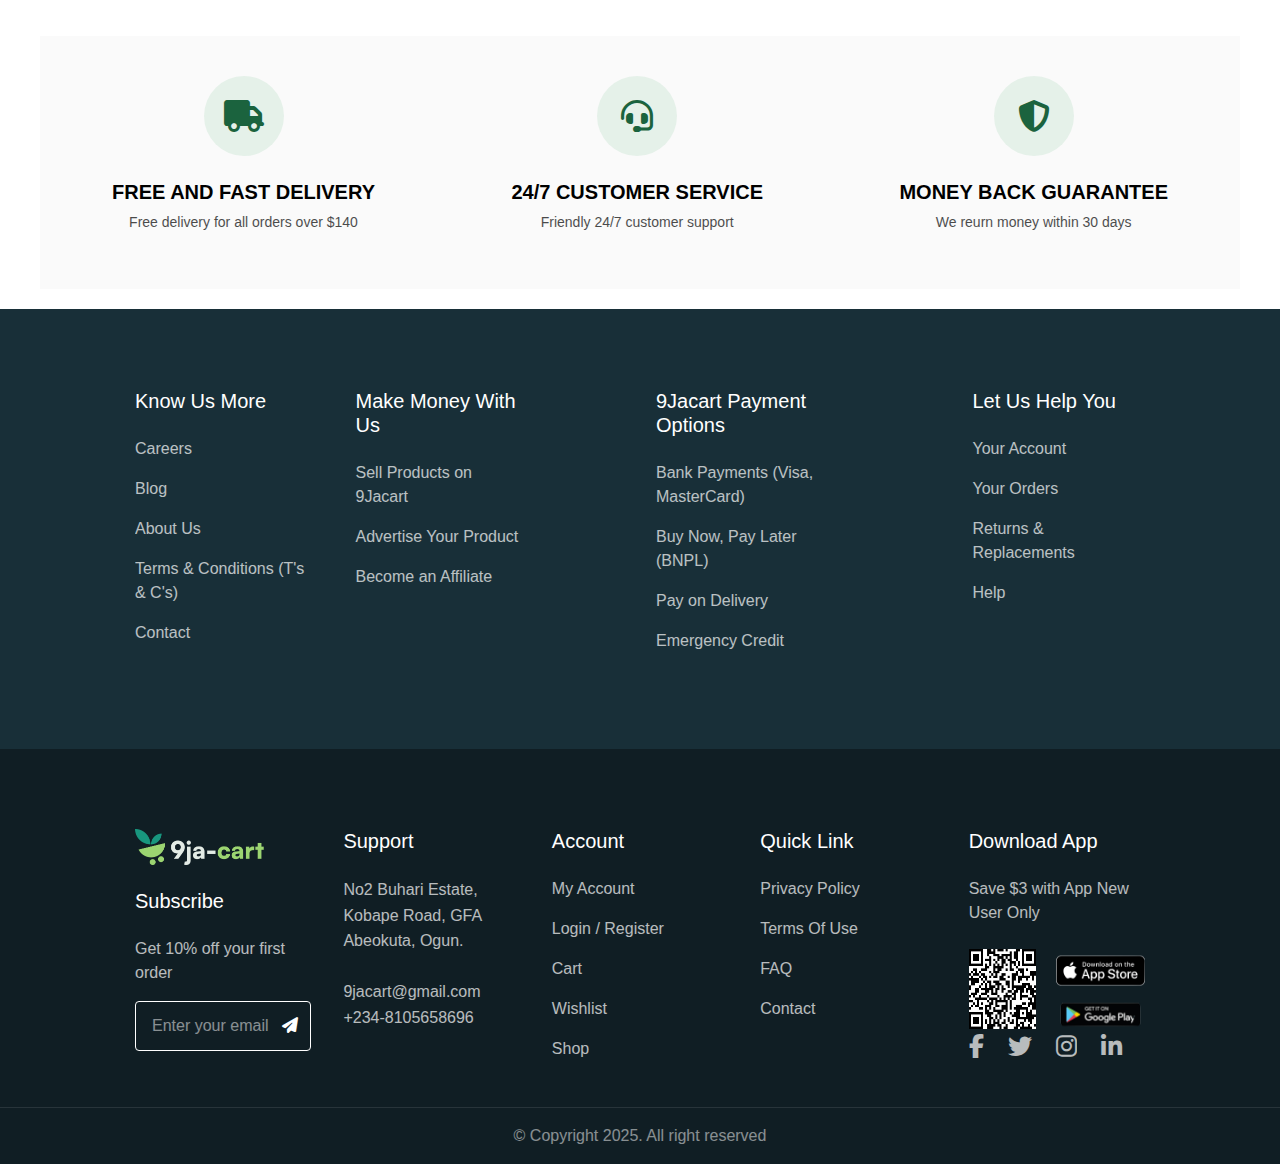
==== commit 5a3007b9: "worked on star rating functionality" ====
--- a/index.html
+++ b/index.html
@@ -7,21 +7,25 @@
     <!-- Font Awesome for icons -->
     <link
       rel="stylesheet"
-      href="https://cdnjs.cloudflare.com/ajax/libs/font-awesome/6.5.1/css/all.min.css"
+      href="https://cdnjs.cloudflare.com/ajax/libs/font-awesome/6.5.1/css/all.min.css "
+      onerror="this.onerror=null;this.href='./assets/css/font-awesome.min.css';"
     />
     <!-- Animate.css -->
     <link
       rel="stylesheet"
       href="https://cdnjs.cloudflare.com/ajax/libs/animate.css/4.1.1/animate.min.css"
+      onerror="this.onerror=null;this.href='./assets/css/animate.min.css';"
     />
     <!-- Normalize CSS -->
     <link
       rel="stylesheet"
       href="https://cdnjs.cloudflare.com/ajax/libs/modern-normalize/3.0.1/modern-normalize.css"
+      onerror="this.onerror=null;this.href='./assets/css/modern-normalize.css';"
     />
     <!-- Bootstrap CSS -->
     <link
       href="https://cdn.jsdelivr.net/npm/bootstrap@5.3.2/dist/css/bootstrap.min.css"
+      onerror="this.onerror=null;this.href='./assets/css/bootstrap.min.css';"
       rel="stylesheet"
     />
     <!-- Custom CSS -->
@@ -72,10 +76,6 @@
                 src="assets/img/logo.png"
                 alt="9jacart Logo"
               />
-              <!-- <span class="logo-text">
-                                <span class="nine">9ja</span>
-                                <span class="cart">-cart</span>
-                            </span> -->
             </a>
 
             <!-- Delivery Location -->
@@ -313,19 +313,20 @@
                 </div>
                 <div class="product-info">
                   <h3 class="product-name">HAVIT HV-G92 Gamepad</h3>
-                  <div class="product-price">
-                    <span class="current-price">$120</span>
-                    <span class="original-price">$160</span>
-                  </div>
-                  <div class="product-rating">
-                    <div class="stars" data-rating="5">
-                      <i class="fa-star fas" data-value="1"></i>
-                      <i class="fa-star fas" data-value="2"></i>
-                      <i class="fa-star fas" data-value="3"></i>
-                      <i class="fa-star fas" data-value="4"></i>
-                      <i class="fa-star fas" data-value="5"></i>
-                    </div>
-                    <span class="review-count">(88)</span>
+                  <div class="price-rating-row">
+                    <div class="product-price">
+                      <span class="current-price">$120</span>
+                    </div>
+                    <div class="product-rating">
+                      <div class="stars" data-rating="5">
+                        <i class="fa-star fas" data-value="1"></i>
+                        <i class="fa-star fas" data-value="2"></i>
+                        <i class="fa-star fas" data-value="3"></i>
+                        <i class="fa-star fas" data-value="4"></i>
+                        <i class="fa-star fas" data-value="5"></i>
+                      </div>
+                      <span>(88)</span>
+                    </div>
                   </div>
                 </div>
               </article>
@@ -366,19 +367,20 @@
                 </div>
                 <div class="product-info">
                   <h3 class="product-name">AK-900 Wired Keyboard</h3>
-                  <div class="product-price">
-                    <span class="current-price">$960</span>
-                    <span class="original-price">$1160</span>
-                  </div>
-                  <div class="product-rating">
-                    <div class="stars">
-                      <i class="fa-star fas"></i>
-                      <i class="fa-star fas"></i>
-                      <i class="fa-star fas"></i>
-                      <i class="fa-star fas"></i>
-                      <i class="fa-star far"></i>
-                    </div>
-                    <span class="review-count">(75)</span>
+                  <div class="price-rating-row">
+                    <div class="product-price">
+                      <span class="current-price">$960</span>
+                    </div>
+                    <div class="product-rating">
+                      <div class="stars">
+                        <i class="fa-star fas"></i>
+                        <i class="fa-star fas"></i>
+                        <i class="fa-star fas"></i>
+                        <i class="fa-star fas"></i>
+                        <i class="fa-star far"></i>
+                      </div>
+                      <span>(75)</span>
+                    </div>
                   </div>
                 </div>
               </article>
@@ -419,19 +421,20 @@
                 </div>
                 <div class="product-info">
                   <h3 class="product-name">IPS LCD Gaming Monitor</h3>
-                  <div class="product-price">
-                    <span class="current-price">$370</span>
-                    <span class="original-price">$400</span>
-                  </div>
-                  <div class="product-rating">
-                    <div class="stars">
-                      <i class="fa-star fas"></i>
-                      <i class="fa-star fas"></i>
-                      <i class="fa-star fas"></i>
-                      <i class="fa-star fas"></i>
-                      <i class="fa-star fas"></i>
-                    </div>
-                    <span class="review-count">(99)</span>
+                  <div class="price-rating-row">
+                    <div class="product-price">
+                      <span class="current-price">$370</span>
+                    </div>
+                    <div class="product-rating">
+                      <div class="stars">
+                        <i class="fa-star fas"></i>
+                        <i class="fa-star fas"></i>
+                        <i class="fa-star fas"></i>
+                        <i class="fa-star fas"></i>
+                        <i class="fa-star fas"></i>
+                      </div>
+                      <span>(99)</span>
+                    </div>
                   </div>
                 </div>
               </article>
@@ -472,19 +475,20 @@
                 </div>
                 <div class="product-info">
                   <h3 class="product-name">S-Series Comfort Chair</h3>
-                  <div class="product-price">
-                    <span class="current-price">$375</span>
-                    <span class="original-price">$400</span>
-                  </div>
-                  <div class="product-rating">
-                    <div class="stars">
-                      <i class="fa-star fas"></i>
-                      <i class="fa-star fas"></i>
-                      <i class="fa-star fas"></i>
-                      <i class="fa-star fas"></i>
-                      <i class="fa-star-half-alt fas"></i>
-                    </div>
-                    <span class="review-count">(99)</span>
+                  <div class="price-rating-row">
+                    <div class="product-price">
+                      <span class="current-price">$375</span>
+                    </div>
+                    <div class="product-rating">
+                      <div class="stars">
+                        <i class="fa-star fas"></i>
+                        <i class="fa-star fas"></i>
+                        <i class="fa-star fas"></i>
+                        <i class="fa-star fas"></i>
+                        <i class="fa-star-half-alt fas"></i>
+                      </div>
+                      <span>(99)</span>
+                    </div>
                   </div>
                 </div>
               </article>
@@ -595,19 +599,20 @@
                 </div>
                 <div class="product-info">
                   <h3 class="product-name">The north coat</h3>
-                  <div class="product-price">
-                    <span class="current-price">$260</span>
-                    <span class="original-price">$360</span>
-                  </div>
-                  <div class="product-rating">
-                    <div class="stars" data-rating="5">
-                      <i class="fa-star fas"></i>
-                      <i class="fa-star fas"></i>
-                      <i class="fa-star fas"></i>
-                      <i class="fa-star fas"></i>
-                      <i class="fa-star fas"></i>
-                    </div>
-                    <span class="review-count">(65)</span>
+                  <div class="price-rating-row">
+                    <div class="product-price">
+                      <span class="current-price">$260</span>
+                    </div>
+                    <div class="product-rating">
+                      <div class="stars" data-rating="5">
+                        <i class="fa-star fas"></i>
+                        <i class="fa-star fas"></i>
+                        <i class="fa-star fas"></i>
+                        <i class="fa-star fas"></i>
+                        <i class="fa-star fas"></i>
+                      </div>
+                      <span>(65)</span>
+                    </div>
                   </div>
                 </div>
               </article>
@@ -637,19 +642,20 @@
                 </div>
                 <div class="product-info">
                   <h3 class="product-name">Gucci duffle bag</h3>
-                  <div class="product-price">
-                    <span class="current-price">$960</span>
-                    <span class="original-price">$1160</span>
-                  </div>
-                  <div class="product-rating">
-                    <div class="stars" data-rating="5">
-                      <i class="fa-star fas"></i>
-                      <i class="fa-star fas"></i>
-                      <i class="fa-star fas"></i>
-                      <i class="fa-star fas"></i>
-                      <i class="fa-star fas"></i>
-                    </div>
-                    <span class="review-count">(65)</span>
+                  <div class="price-rating-row">
+                    <div class="product-price">
+                      <span class="current-price">$960</span>
+                    </div>
+                    <div class="product-rating">
+                      <div class="stars" data-rating="5">
+                        <i class="fa-star fas"></i>
+                        <i class="fa-star fas"></i>
+                        <i class="fa-star fas"></i>
+                        <i class="fa-star fas"></i>
+                        <i class="fa-star fas"></i>
+                      </div>
+                      <span>(65)</span>
+                    </div>
                   </div>
                 </div>
               </article>
@@ -679,19 +685,20 @@
                 </div>
                 <div class="product-info">
                   <h3 class="product-name">RGB liquid CPU Cooler</h3>
-                  <div class="product-price">
-                    <span class="current-price">$160</span>
-                    <span class="original-price">$170</span>
-                  </div>
-                  <div class="product-rating">
-                    <div class="stars" data-rating="5">
-                      <i class="fa-star fas"></i>
-                      <i class="fa-star fas"></i>
-                      <i class="fa-star fas"></i>
-                      <i class="fa-star fas"></i>
-                      <i class="fa-star fas"></i>
-                    </div>
-                    <span class="review-count">(65)</span>
+                  <div class="price-rating-row">
+                    <div class="product-price">
+                      <span class="current-price">$160</span>
+                    </div>
+                    <div class="product-rating">
+                      <div class="stars" data-rating="5">
+                        <i class="fa-star fas"></i>
+                        <i class="fa-star fas"></i>
+                        <i class="fa-star fas"></i>
+                        <i class="fa-star fas"></i>
+                        <i class="fa-star fas"></i>
+                      </div>
+                      <span>(65)</span>
+                    </div>
                   </div>
                 </div>
               </article>
@@ -721,18 +728,20 @@
                 </div>
                 <div class="product-info">
                   <h3 class="product-name">Small BookSelf</h3>
-                  <div class="product-price">
-                    <span class="current-price">$360</span>
-                  </div>
-                  <div class="product-rating">
-                    <div class="stars" data-rating="5">
-                      <i class="fa-star fas"></i>
-                      <i class="fa-star fas"></i>
-                      <i class="fa-star fas"></i>
-                      <i class="fa-star fas"></i>
-                      <i class="fa-star fas"></i>
-                    </div>
-                    <span class="review-count">(65)</span>
+                  <div class="price-rating-row">
+                    <div class="product-price">
+                      <span class="current-price">$360</span>
+                    </div>
+                    <div class="product-rating">
+                      <div class="stars" data-rating="5">
+                        <i class="fa-star fas"></i>
+                        <i class="fa-star fas"></i>
+                        <i class="fa-star fas"></i>
+                        <i class="fa-star fas"></i>
+                        <i class="fa-star fas"></i>
+                      </div>
+                      <span>(65)</span>
+                    </div>
                   </div>
                 </div>
               </article>
@@ -818,7 +827,7 @@
             </header>
 
             <!-- Product Grid -->
-            <div class="g-4 row product-grid">
+            <div class="row g-2 product-grid">
               <!-- Product 1: Breed Dry Dog Food -->
               <div class="col-lg-4 col-md-6 col-xl-3">
                 <article class="product-card">
@@ -851,18 +860,20 @@
                   </div>
                   <div class="product-info">
                     <h3 class="product-name">Breed Dry Dog Food</h3>
-                    <div class="product-price">
-                      <span class="current-price">$100</span>
-                    </div>
-                    <div class="product-rating">
-                      <div class="stars" data-rating="4">
-                        <i class="fa-star fas"></i>
-                        <i class="fa-star fas"></i>
-                        <i class="fa-star fas"></i>
-                        <i class="fa-star fas"></i>
-                        <i class="fa-star far"></i>
-                      </div>
-                      <span class="review-count">(35)</span>
+                    <div class="price-rating-row">
+                      <div class="product-price">
+                        <span class="current-price">$100</span>
+                      </div>
+                      <div class="product-rating">
+                        <div class="stars" data-rating="4">
+                          <i class="fa-star fas"></i>
+                          <i class="fa-star fas"></i>
+                          <i class="fa-star fas"></i>
+                          <i class="fa-star fas"></i>
+                          <i class="fa-star far"></i>
+                        </div>
+                        <span>(35)</span>
+                      </div>
                     </div>
                   </div>
                 </article>
@@ -900,18 +911,20 @@
                   </div>
                   <div class="product-info">
                     <h3 class="product-name">CANON EOS DSLR Camera</h3>
-                    <div class="product-price">
-                      <span class="current-price">$360</span>
-                    </div>
-                    <div class="product-rating">
-                      <div class="stars" data-rating="4.5">
-                        <i class="fa-star fas"></i>
-                        <i class="fa-star fas"></i>
-                        <i class="fa-star fas"></i>
-                        <i class="fa-star fas"></i>
-                        <i class="fa-star-half-alt fas"></i>
-                      </div>
-                      <span class="review-count">(95)</span>
+                    <div class="price-rating-row">
+                      <div class="product-price">
+                        <span class="current-price">$360</span>
+                      </div>
+                      <div class="product-rating">
+                        <div class="stars" data-rating="4.5">
+                          <i class="fa-star fas"></i>
+                          <i class="fa-star fas"></i>
+                          <i class="fa-star fas"></i>
+                          <i class="fa-star fas"></i>
+                          <i class="fa-star-half-alt fas"></i>
+                        </div>
+                        <span>(95)</span>
+                      </div>
                     </div>
                   </div>
                 </article>
@@ -949,18 +962,20 @@
                   </div>
                   <div class="product-info">
                     <h3 class="product-name">ASUS FHD Gaming Laptop</h3>
-                    <div class="product-price">
-                      <span class="current-price">$700</span>
-                    </div>
-                    <div class="product-rating">
-                      <div class="stars" data-rating="5">
-                        <i class="fa-star fas"></i>
-                        <i class="fa-star fas"></i>
-                        <i class="fa-star fas"></i>
-                        <i class="fa-star fas"></i>
-                        <i class="fa-star fas"></i>
-                      </div>
-                      <span class="review-count">(325)</span>
+                    <div class="price-rating-row">
+                      <div class="product-price">
+                        <span class="current-price">$700</span>
+                      </div>
+                      <div class="product-rating">
+                        <div class="stars" data-rating="5">
+                          <i class="fa-star fas"></i>
+                          <i class="fa-star fas"></i>
+                          <i class="fa-star fas"></i>
+                          <i class="fa-star fas"></i>
+                          <i class="fa-star fas"></i>
+                        </div>
+                        <span>(325)</span>
+                      </div>
                     </div>
                   </div>
                 </article>
@@ -998,18 +1013,20 @@
                   </div>
                   <div class="product-info">
                     <h3 class="product-name">Curology Product Set</h3>
-                    <div class="product-price">
-                      <span class="current-price">$500</span>
-                    </div>
-                    <div class="product-rating">
-                      <div class="stars" data-rating="4">
-                        <i class="fa-star fas"></i>
-                        <i class="fa-star fas"></i>
-                        <i class="fa-star fas"></i>
-                        <i class="fa-star fas"></i>
-                        <i class="fa-star far"></i>
-                      </div>
-                      <span class="review-count">(145)</span>
+                    <div class="price-rating-row">
+                      <div class="product-price">
+                        <span class="current-price">$500</span>
+                      </div>
+                      <div class="product-rating">
+                        <div class="stars" data-rating="4">
+                          <i class="fa-star fas"></i>
+                          <i class="fa-star fas"></i>
+                          <i class="fa-star fas"></i>
+                          <i class="fa-star fas"></i>
+                          <i class="fa-star far"></i>
+                        </div>
+                        <span>(145)</span>
+                      </div>
                     </div>
                   </div>
                 </article>
@@ -1037,21 +1054,31 @@
                     <button class="quick-view" aria-label="Quick view">
                       <i class="fa-eye far"></i>
                     </button>
+                    <button
+                      class="add-to-cart-btn"
+                      data-bs-toggle="tooltip"
+                      data-bs-placement="top"
+                      data-bs-title="Add to Cart"
+                    >
+                      Add To Cart
+                    </button>
                   </div>
                   <div class="product-info">
                     <h3 class="product-name">Kids Electric Car</h3>
-                    <div class="product-price">
-                      <span class="current-price">$960</span>
-                    </div>
-                    <div class="product-rating">
-                      <div class="stars" data-rating="5">
-                        <i class="fa-star fas"></i>
-                        <i class="fa-star fas"></i>
-                        <i class="fa-star fas"></i>
-                        <i class="fa-star fas"></i>
-                        <i class="fa-star fas"></i>
-                      </div>
-                      <span class="review-count">(65)</span>
+                    <div class="price-rating-row">
+                      <div class="product-price">
+                        <span class="current-price">$960</span>
+                      </div>
+                      <div class="product-rating">
+                        <div class="stars" data-rating="5">
+                          <i class="fa-star fas"></i>
+                          <i class="fa-star fas"></i>
+                          <i class="fa-star fas"></i>
+                          <i class="fa-star fas"></i>
+                          <i class="fa-star fas"></i>
+                        </div>
+                        <span class="review-count">(65)</span>
+                      </div>
                     </div>
                     <div class="color-options">
                       <button
@@ -1088,21 +1115,31 @@
                     <button class="quick-view" aria-label="Quick view">
                       <i class="fa-eye far"></i>
                     </button>
+                    <button
+                      class="add-to-cart-btn"
+                      data-bs-toggle="tooltip"
+                      data-bs-placement="top"
+                      data-bs-title="Add to Cart"
+                    >
+                      Add To Cart
+                    </button>
                   </div>
                   <div class="product-info">
                     <h3 class="product-name">Jr. Zoom Soccer Cleats</h3>
-                    <div class="product-price">
-                      <span class="current-price">$1160</span>
-                    </div>
-                    <div class="product-rating">
-                      <div class="stars" data-rating="4.5">
-                        <i class="fa-star fas"></i>
-                        <i class="fa-star fas"></i>
-                        <i class="fa-star fas"></i>
-                        <i class="fa-star fas"></i>
-                        <i class="fa-star-half-alt fas"></i>
-                      </div>
-                      <span class="review-count">(35)</span>
+                    <div class="price-rating-row">
+                      <div class="product-price">
+                        <span class="current-price">$1160</span>
+                      </div>
+                      <div class="product-rating">
+                        <div class="stars" data-rating="4.5">
+                          <i class="fa-star fas"></i>
+                          <i class="fa-star fas"></i>
+                          <i class="fa-star fas"></i>
+                          <i class="fa-star fas"></i>
+                          <i class="fa-star-half-alt fas"></i>
+                        </div>
+                        <span class="review-count">(35)</span>
+                      </div>
                     </div>
                     <div class="color-options">
                       <button
@@ -1140,21 +1177,31 @@
                     <button class="quick-view" aria-label="Quick view">
                       <i class="fa-eye far"></i>
                     </button>
+                    <button
+                      class="add-to-cart-btn"
+                      data-bs-toggle="tooltip"
+                      data-bs-placement="top"
+                      data-bs-title="Add to Cart"
+                    >
+                      Add To Cart
+                    </button>
                   </div>
                   <div class="product-info">
                     <h3 class="product-name">GP11 Shooter USB Gamepad</h3>
-                    <div class="product-price">
-                      <span class="current-price">$660</span>
-                    </div>
-                    <div class="product-rating">
-                      <div class="stars" data-rating="5">
-                        <i class="fa-star fas"></i>
-                        <i class="fa-star fas"></i>
-                        <i class="fa-star fas"></i>
-                        <i class="fa-star fas"></i>
-                        <i class="fa-star fas"></i>
-                      </div>
-                      <span class="review-count">(55)</span>
+                    <div class="price-rating-row">
+                      <div class="product-price">
+                        <span class="current-price">$660</span>
+                      </div>
+                      <div class="product-rating">
+                        <div class="stars" data-rating="5">
+                          <i class="fa-star fas"></i>
+                          <i class="fa-star fas"></i>
+                          <i class="fa-star fas"></i>
+                          <i class="fa-star fas"></i>
+                          <i class="fa-star fas"></i>
+                        </div>
+                        <span class="review-count">(55)</span>
+                      </div>
                     </div>
                     <div class="color-options">
                       <button
@@ -1191,21 +1238,31 @@
                     <button class="quick-view" aria-label="Quick view">
                       <i class="fa-eye far"></i>
                     </button>
+                    <button
+                      class="add-to-cart-btn"
+                      data-bs-toggle="tooltip"
+                      data-bs-placement="top"
+                      data-bs-title="Add to Cart"
+                    >
+                      Add To Cart
+                    </button>
                   </div>
                   <div class="product-info">
                     <h3 class="product-name">Quilted Satin Jacket</h3>
-                    <div class="product-price">
-                      <span class="current-price">$660</span>
-                    </div>
-                    <div class="product-rating">
-                      <div class="stars" data-rating="4.5">
-                        <i class="fa-star fas"></i>
-                        <i class="fa-star fas"></i>
-                        <i class="fa-star fas"></i>
-                        <i class="fa-star fas"></i>
-                        <i class="fa-star-half-alt fas"></i>
-                      </div>
-                      <span class="review-count">(55)</span>
+                    <div class="price-rating-row">
+                      <div class="product-price">
+                        <span class="current-price">$660</span>
+                      </div>
+                      <div class="product-rating">
+                        <div class="stars" data-rating="4.5">
+                          <i class="fa-star fas"></i>
+                          <i class="fa-star fas"></i>
+                          <i class="fa-star fas"></i>
+                          <i class="fa-star fas"></i>
+                          <i class="fa-star-half-alt fas"></i>
+                        </div>
+                        <span class="review-count">(55)</span>
+                      </div>
                     </div>
                     <div class="color-options">
                       <button
@@ -1396,7 +1453,7 @@
           </div>
 
           <!-- 9Jacart Payment Options -->
-          <div class="footer-column">
+          <div class="footer-column payment-options">
             <h3>9Jacart Payment Options</h3>
             <ul class="footer-links">
               <li><a href="#">Bank Payments (Visa, MasterCard)</a></li>
@@ -1407,7 +1464,7 @@
           </div>
 
           <!-- Let Us Help You -->
-          <div class="footer-column">
+          <div class="footer-column let-us-help">
             <h3>Let Us Help You</h3>
             <ul class="footer-links">
               <li><a href="#">Your Account</a></li>
@@ -1497,13 +1554,13 @@
                 <img src="assets/img/qrcode.jpeg" alt="QR Code" />
               </div>
               <div class="app-buttons">
-                <a href="#" class="app-btn">
+                <a href="#" class="app-btn" id="google">
                   <img
                     src="assets/img/google-icon.png"
                     alt="Get it on Google Play"
                   />
                 </a>
-                <a href="#" class="app-btn">
+                <a href="#" class="app-btn" id="apple">
                   <img
                     src="assets/img/apple-icon.png"
                     alt="Download on the App Store"
@@ -1549,7 +1606,10 @@
     </footer>
 
     <!-- Bootstrap JS -->
-    <script src="https://cdn.jsdelivr.net/npm/bootstrap@5.3.2/dist/js/bootstrap.bundle.min.js"></script>
+    <script
+      src="https://cdn.jsdelivr.net/npm/bootstrap@5.3.2/dist/js/bootstrap.bundle.min.js"
+      onerror="this.onerror=null;this.href='./assets/js/bootstrap.bundle.min.js';"
+    ></script>
     <!-- Custom JS -->
     <script src="assets/js/script.js"></script>
   </body>
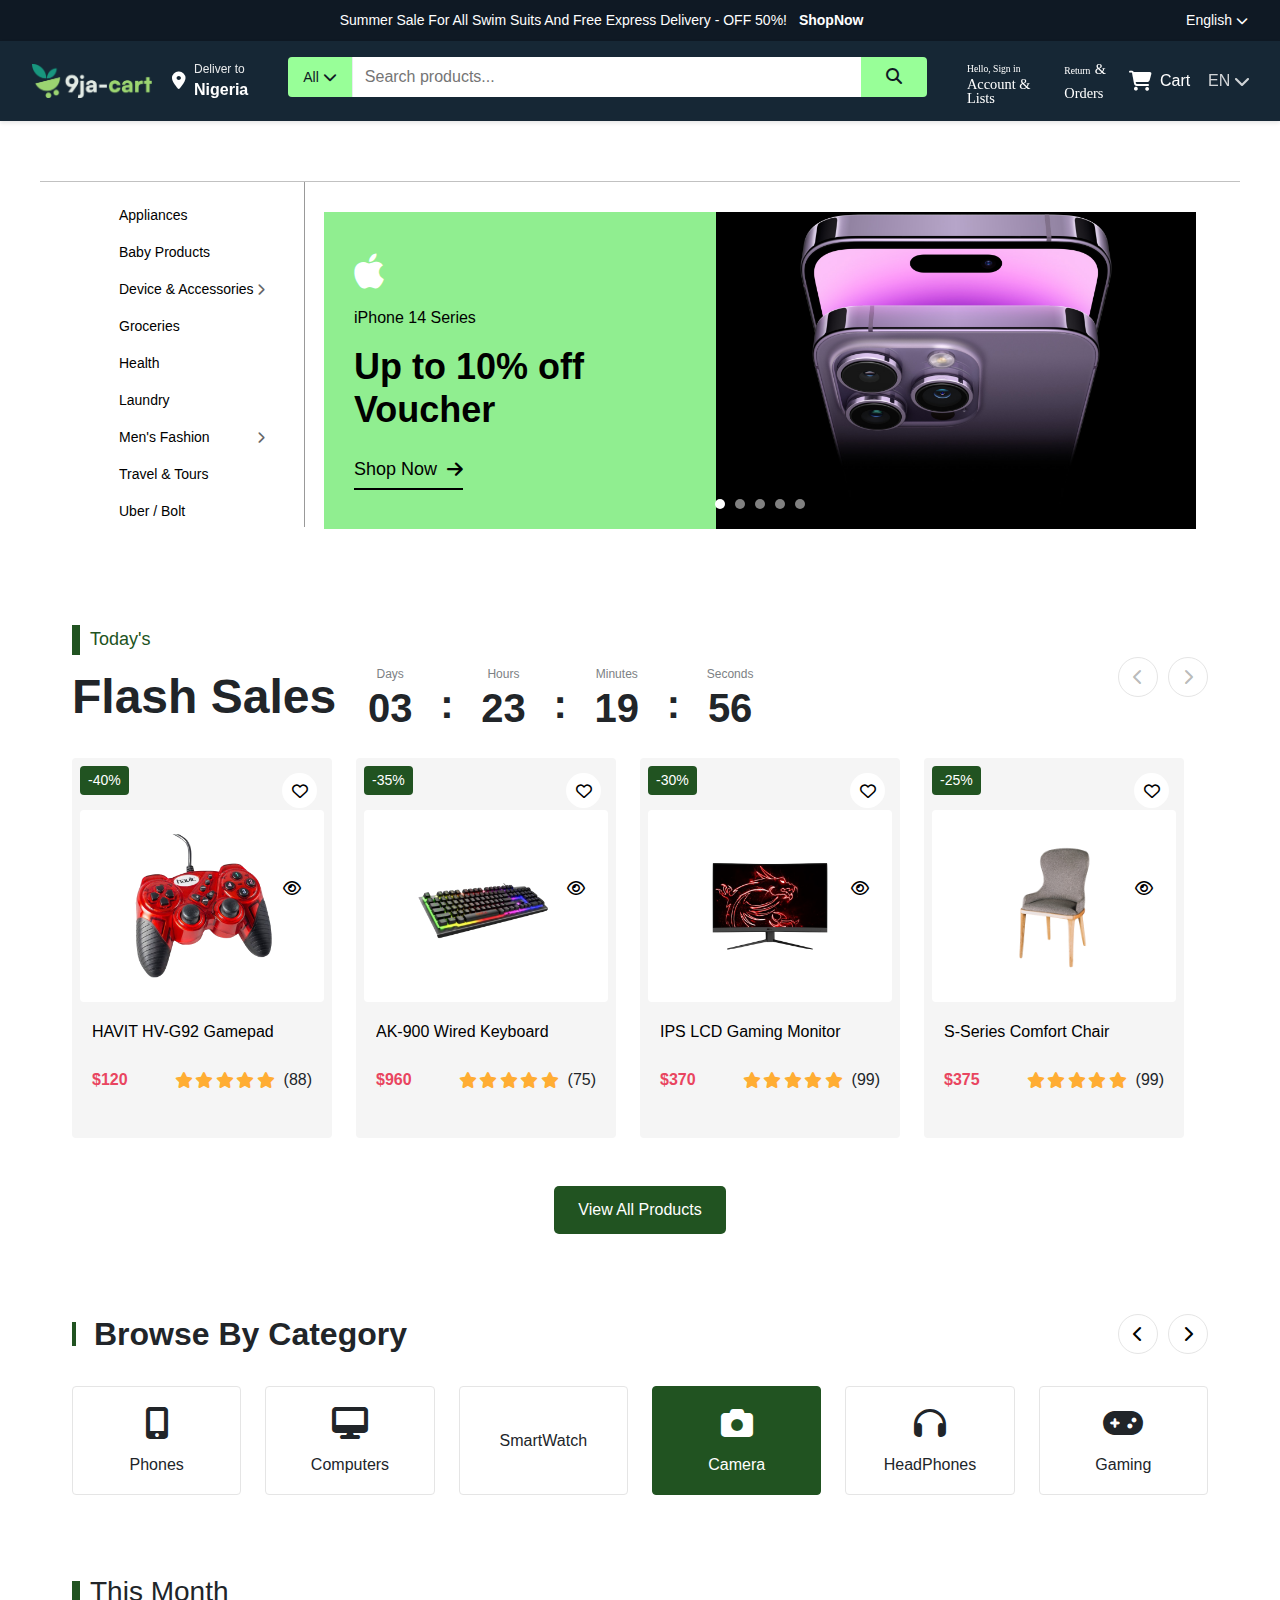
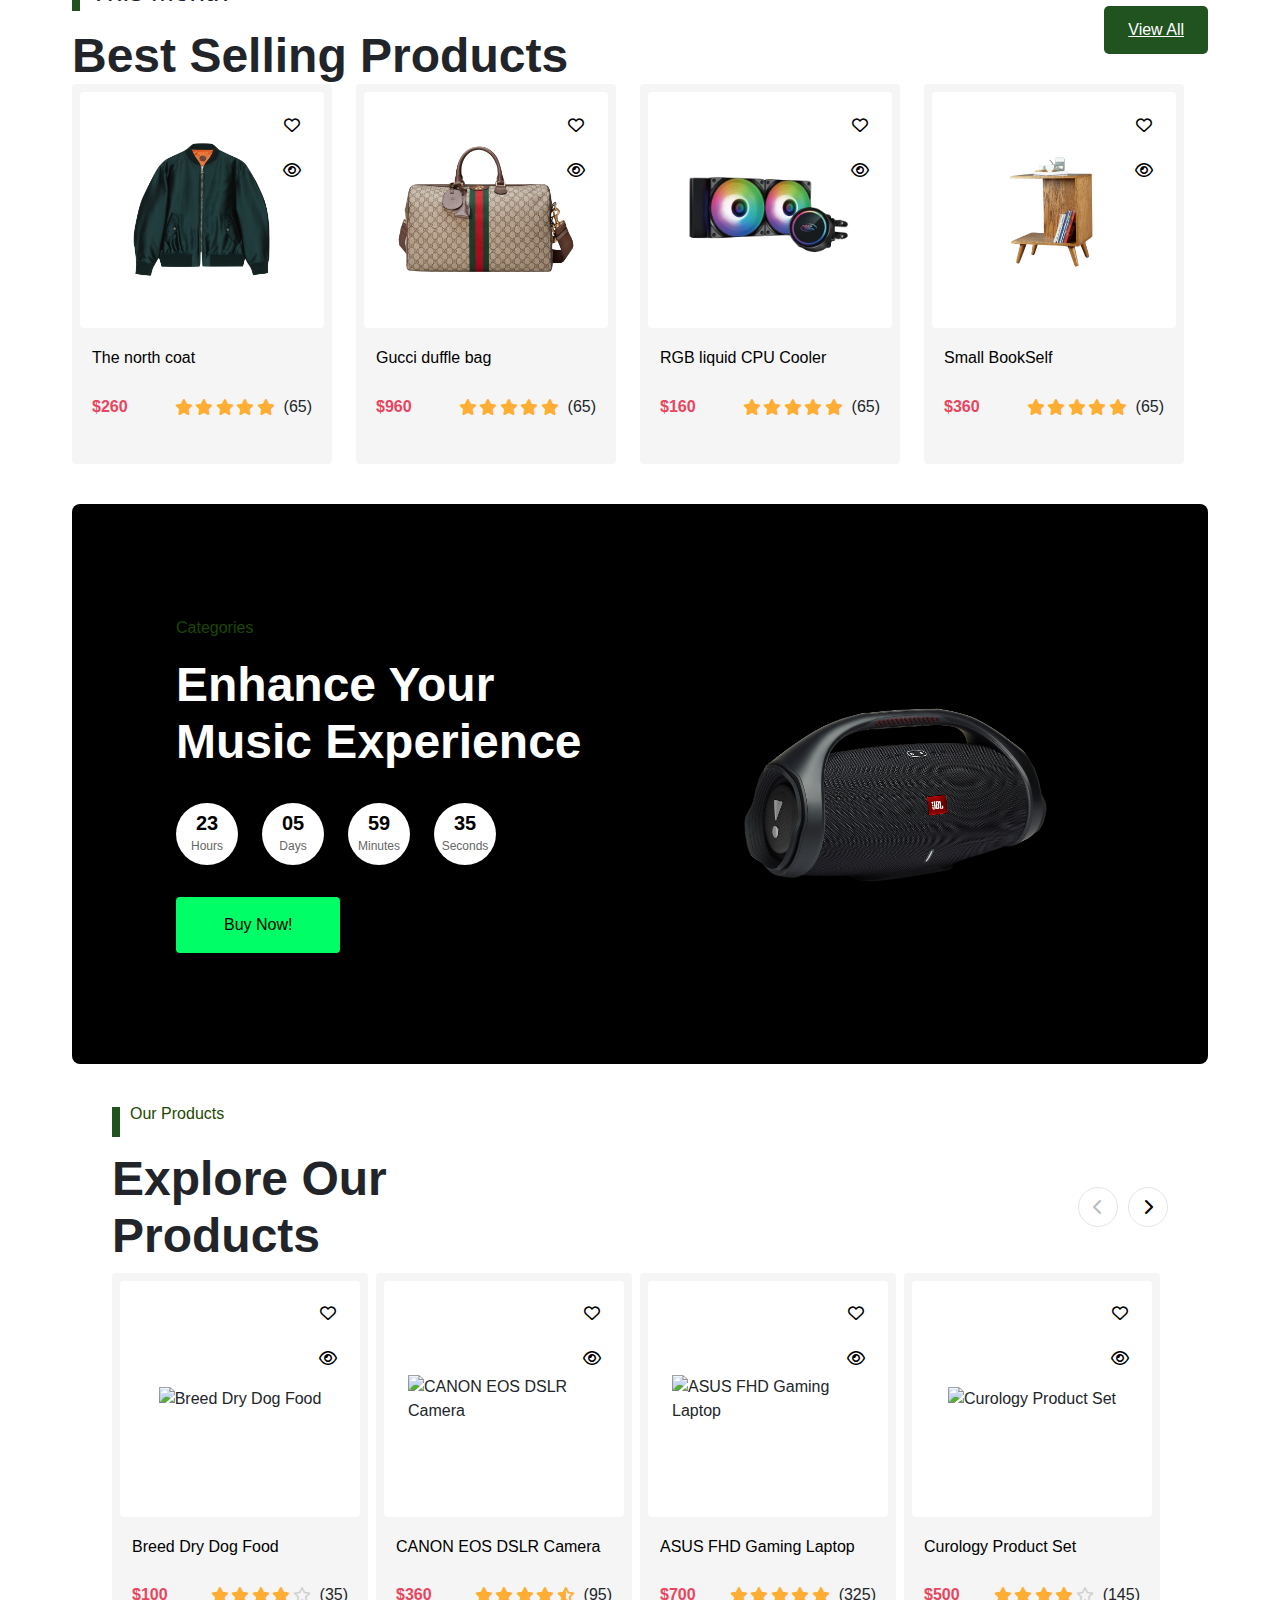
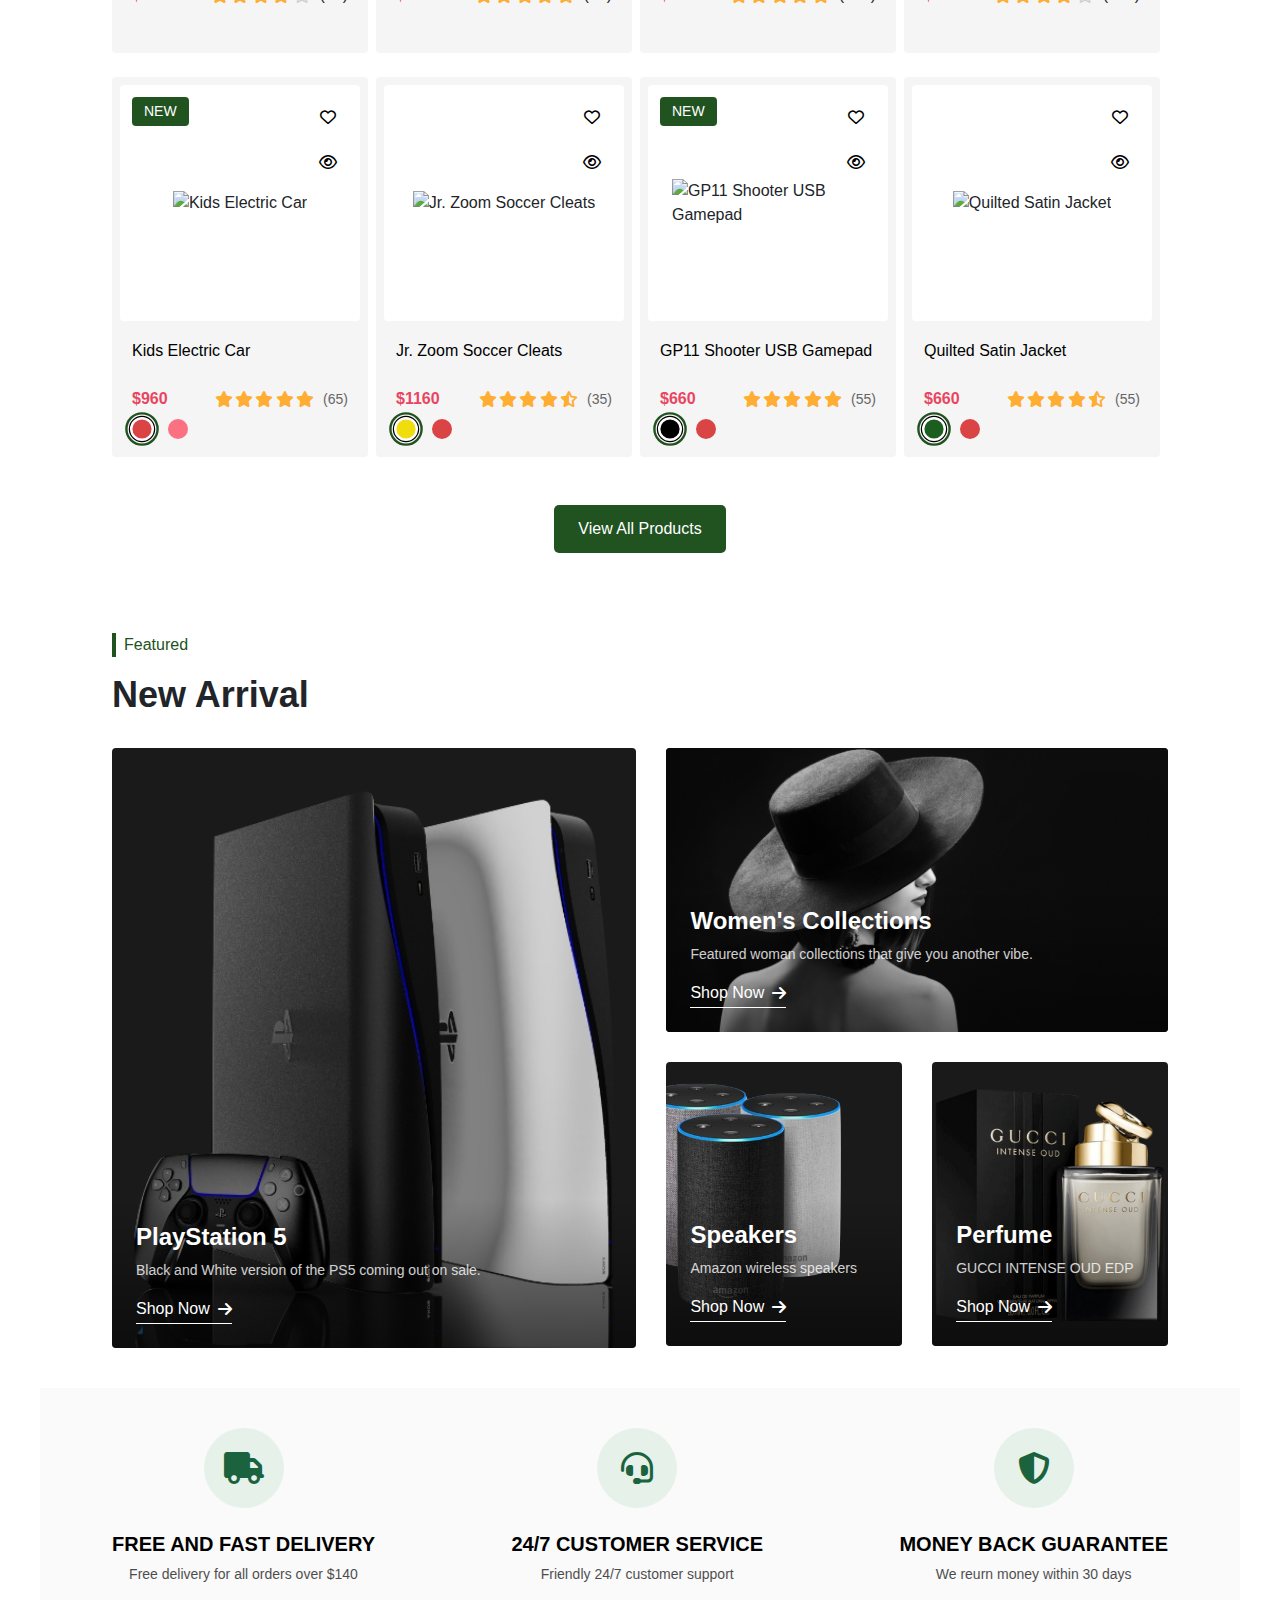
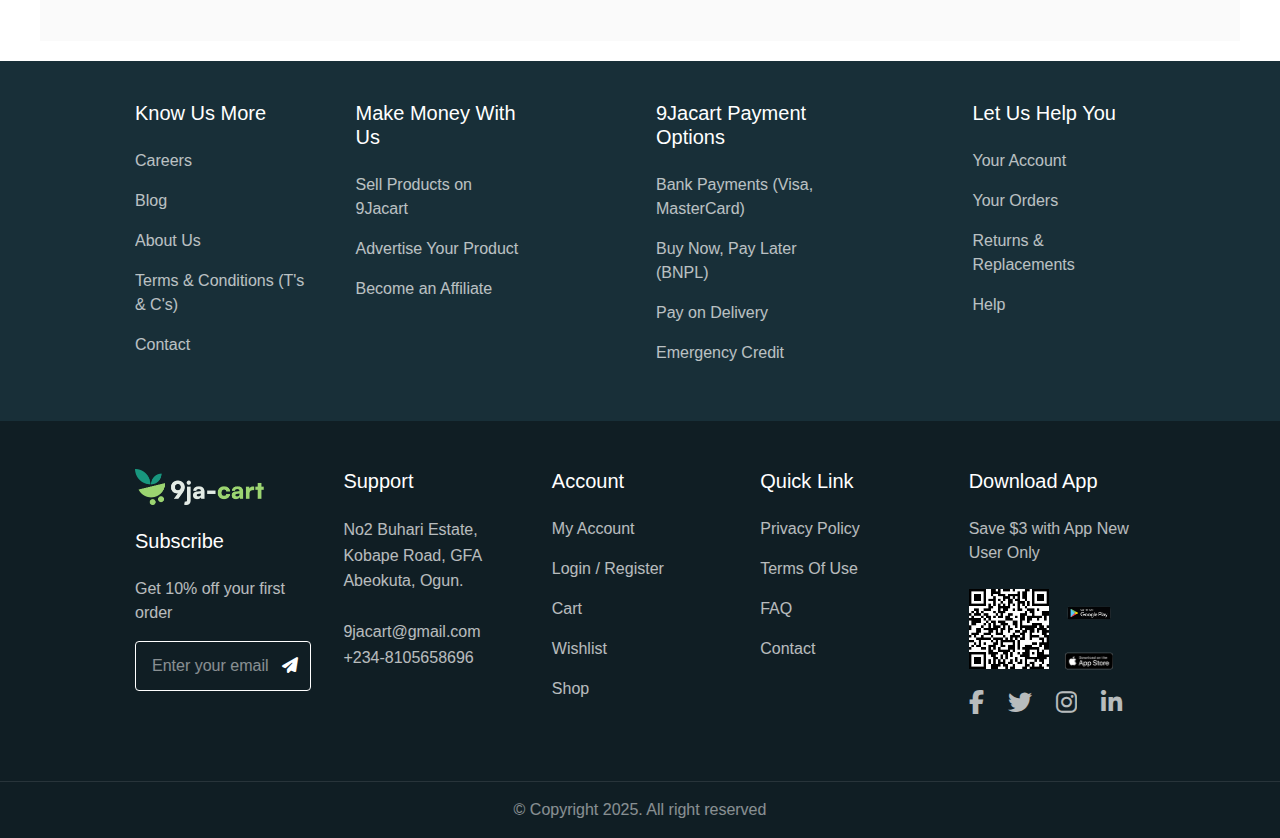
==== commit c28aa0fc: "merged latest changes from debug branch" ====
--- a/index.html
+++ b/index.html
@@ -7,25 +7,21 @@
     <!-- Font Awesome for icons -->
     <link
       rel="stylesheet"
-      href="https://cdnjs.cloudflare.com/ajax/libs/font-awesome/6.5.1/css/all.min.css "
-      onerror="this.onerror=null;this.href='./assets/css/font-awesome.min.css';"
+      href="https://cdnjs.cloudflare.com/ajax/libs/font-awesome/6.5.1/css/all.min.css"
     />
     <!-- Animate.css -->
     <link
       rel="stylesheet"
       href="https://cdnjs.cloudflare.com/ajax/libs/animate.css/4.1.1/animate.min.css"
-      onerror="this.onerror=null;this.href='./assets/css/animate.min.css';"
     />
     <!-- Normalize CSS -->
     <link
       rel="stylesheet"
       href="https://cdnjs.cloudflare.com/ajax/libs/modern-normalize/3.0.1/modern-normalize.css"
-      onerror="this.onerror=null;this.href='./assets/css/modern-normalize.css';"
     />
     <!-- Bootstrap CSS -->
     <link
       href="https://cdn.jsdelivr.net/npm/bootstrap@5.3.2/dist/css/bootstrap.min.css"
-      onerror="this.onerror=null;this.href='./assets/css/bootstrap.min.css';"
       rel="stylesheet"
     />
     <!-- Custom CSS -->
@@ -76,6 +72,10 @@
                 src="assets/img/logo.png"
                 alt="9jacart Logo"
               />
+              <!-- <span class="logo-text">
+                                <span class="nine">9ja</span>
+                                <span class="cart">-cart</span>
+                            </span> -->
             </a>
 
             <!-- Delivery Location -->
@@ -1554,13 +1554,13 @@
                 <img src="assets/img/qrcode.jpeg" alt="QR Code" />
               </div>
               <div class="app-buttons">
-                <a href="#" class="app-btn" id="google">
+                <a href="#" class="app-btn">
                   <img
                     src="assets/img/google-icon.png"
                     alt="Get it on Google Play"
                   />
                 </a>
-                <a href="#" class="app-btn" id="apple">
+                <a href="#" class="app-btn">
                   <img
                     src="assets/img/apple-icon.png"
                     alt="Download on the App Store"
@@ -1606,10 +1606,7 @@
     </footer>
 
     <!-- Bootstrap JS -->
-    <script
-      src="https://cdn.jsdelivr.net/npm/bootstrap@5.3.2/dist/js/bootstrap.bundle.min.js"
-      onerror="this.onerror=null;this.href='./assets/js/bootstrap.bundle.min.js';"
-    ></script>
+    <script src="https://cdn.jsdelivr.net/npm/bootstrap@5.3.2/dist/js/bootstrap.bundle.min.js"></script>
     <!-- Custom JS -->
     <script src="assets/js/script.js"></script>
   </body>
--- a/assets/css/styles.css
+++ b/assets/css/styles.css
@@ -876,11 +876,7 @@
 .navigation-arrows.explore-nav-arrow {
   margin-left: 33rem;
 }
-.navigation-arrows.flash-nav-arrow {
-  margin-right: 1.6rem;
-  margin-top: 3rem;
-  z-index: 1;
-}
+
 .nav-arrow {
   width: 40px;
   height: 40px;
@@ -911,7 +907,6 @@
   padding: 15px;
   position: relative;
   transition: all 0.3s ease;
-  z-index: 4;
 }
 
 .product-card:hover {
@@ -1085,8 +1080,6 @@
   font-weight: 500;
   cursor: pointer;
   transition: background-color 0.3s ease;
-  margin-right: 1.5rem;
-  margin-top: 1.5rem;
 }
 
 .view-all-btn:hover {
@@ -1238,7 +1231,7 @@
 
 .product-display .product-grid {
   margin-top: 0;
-  row-gap: 1rem ;
+  row-gap: 1rem;
 }
 
 .product-display .product-card {
@@ -1395,9 +1388,7 @@
   outline: 2px solid #215321;
   outline-offset: 2px;
 }
-.product-display .category-label {
-  color: #215321;
-}
+
 /* Featured Products Section */
 .featured-products {
   padding: 40px 2rem;
@@ -1612,7 +1603,7 @@
 }
 
 .category-label {
-  color: #00ff66;
+  color: #1e4700;
   font-size: 16px;
   font-weight: 500;
   margin-bottom: 1rem;
@@ -1658,7 +1649,7 @@
 
 .buy-now-btn {
   display: inline-block;
-  background-color: #215321;
+  background-color: #00ff66;
   color: #000;
   padding: 16px 48px;
   border-radius: 4px;
@@ -1691,7 +1682,7 @@
 .secondary-footer {
   background-color: #182f38;
   color: #ffffff;
-  padding: 80px 0;
+  padding: 2.5rem 0;
 }
 
 .secondary-footer .container-fluid {
@@ -1709,12 +1700,11 @@
 }
 
 .secondary-footer .footer-column.payment-options {
- margin-left: 5rem;
+  margin-left: 5rem;
 }
 
 .secondary-footer .footer-column.let-us-help {
   margin-left: 6rem;
-  
 }
 
 .secondary-footer h3 {
@@ -1750,7 +1740,7 @@
 .primary-footer {
   background-color: #101e24;
   color: #ffffff;
-  padding: 80px 0 0;
+  padding: 3rem 0 0;
 }
 
 .primary-footer .container-fluid {
@@ -1890,22 +1880,15 @@
   gap: 0.01rem;
   padding: 0;
   margin: 0;
+  z-index: 1;
 }
 
 .primary-footer .app-btn img {
-  height: 111px;
-  width: 111px;
+  height: 3rem;
+  width: 5rem;
   object-fit: contain;
 }
-#google {
-  margin-bottom: 300px;
-  margin-left: 20px;
-  margin-top: 10px;
-}
-#apple {
-  margin-top: -455px;
-  margin-left: 20px;
-}
+
 .primary-footer .social-links {
   display: flex;
   gap: 24px;
@@ -1925,7 +1908,7 @@
 .primary-footer .copyright-bar {
   background-color: #101e24;
   padding: 16px 0;
-  margin-top: 30px;
+  margin-top: 60px;
   border-top: 1px solid rgba(255, 255, 255, 0.1);
 }
 
@@ -1958,7 +1941,7 @@
 
 .profile-nav a:hover {
   background-color: #e5f1e9;
-  color: #215321 ;
+  color: #215321;
 }
 
 .profile-nav i {
@@ -2012,7 +1995,7 @@
 }
 
 .profile-nav a.active {
-  color: #215321 ;
+  color: #215321;
   font-weight: 500;
 }
 
@@ -2181,8 +2164,7 @@
 }
 
 /* All Media Queries Consolidated */
-
-@media (min-width: 992px) and (max-width: 1200px) {
+@media (max-width: 1200px) {
   /* Header & Navigation */
   .announcement-bar {
     position: relative;
@@ -2216,7 +2198,7 @@
   }
 }
 
-@media (min-width: 768px) and (max-width: 992px) {
+@media (max-width: 992px) {
   /* Main Content */
   .main-content .container-fluid {
     padding: 0 20px;
@@ -2333,7 +2315,7 @@
   }
 }
 
-@media (min-width: 576px) and (max-width: 768px) {
+@media (max-width: 768px) {
   /* Main Content */
   .main-content .container-fluid {
     padding: 0 15px;
@@ -2349,56 +2331,6 @@
 
   .announcement-text {
     margin-right: 0;
-  }
-
-  /* Account Section */
-  .account-section {
-    color: var(--white);
-    cursor: pointer;
-    width: 95px;
-    height: 3rem;
-    margin-top: 0.5rem;
-  }
-
-  .account-dropdown {
-    display: flex;
-    flex-direction: column;
-  }
-
-  .account-dropdown .small-text {
-    font-family: "Poppins";
-    font-style: normal;
-    font-weight: 300;
-    font-size: 0.6rem;
-    line-height: 1rem;
-    margin-right: 10px;
-  }
-  .account-dropdown .bold-text {
-    font-family: "Poppins";
-    font-size: 0.9rem;
-    line-height: 0.9rem;
-  }
-
-  /* Returns Section */
-  .returns-section {
-    color: var(--white);
-    cursor: pointer;
-    width: 55px;
-    height: 3rem;
-    gap: 0.2rem;
-  }
-
-  .returns-section .small-text {
-    font-family: "Poppins";
-    font-style: normal;
-    font-weight: 300;
-    font-size: 0.6rem;
-    line-height: 0.1rem;
-  }
-  .returns-section .bold-text {
-    font-family: "Poppins";
-    font-size: 0.9rem;
-    line-height: 0.1rem;
   }
 
   /* Banner Section */
@@ -2459,11 +2391,176 @@
   }
 
   .account-details {
-    padding: 20px ;
+    padding: 20px;
   }
 }
 
 /* Mobile Devices */
 @media (min-width: 0) and (max-width: 576px) {
-
-}+}
+
+/* Common Product Card Styling for Flash Sales and Best Selling Sections */
+.flash-sales .product-card,
+.best-selling .product-card {
+  height: 380px;
+  display: flex;
+  flex-direction: column;
+  margin-bottom: 0;
+  background-color: #f5f5f5;
+  border-radius: 4px;
+  padding: 8px;
+}
+
+.flash-sales .product-image,
+.best-selling .product-image {
+  height: 240px;
+  width: 100%;
+  display: flex;
+  align-items: center;
+  justify-content: center;
+  padding: 1.5rem;
+  position: relative;
+  background-color: white;
+  border-radius: 4px;
+  margin-bottom: 0.5rem;
+  overflow: hidden;
+}
+
+.flash-sales .product-image img,
+.best-selling .product-image img {
+  width: auto;
+  height: auto;
+  max-width: 100%;
+  max-height: 100%;
+  object-fit: contain;
+  transition: transform 0.3s ease;
+}
+
+.flash-sales .product-info,
+.best-selling .product-info {
+  padding: 0.75rem;
+  background-color: transparent;
+  height: 120px;
+  display: flex;
+  flex-direction: column;
+  justify-content: flex-start;
+  gap: 0.5rem;
+}
+
+.flash-sales .product-name,
+.best-selling .product-name {
+  font-size: 16px;
+  font-weight: 500;
+  color: #000;
+  line-height: 1.2;
+  margin: 0;
+  display: -webkit-box;
+  display: box;
+  -webkit-line-clamp: 2;
+  line-clamp: 2;
+  -webkit-box-orient: vertical;
+  box-orient: vertical;
+  overflow: hidden;
+  text-overflow: ellipsis;
+  min-height: 2.4em;
+}
+
+/* Price and Rating Row Container */
+.flash-sales .price-rating-row,
+.best-selling .price-rating-row {
+  display: flex;
+  justify-content: space-between;
+  align-items: center;
+  width: 100%;
+}
+
+.flash-sales .product-price,
+.best-selling .product-price {
+  margin: 0;
+  font-weight: 500;
+}
+
+.flash-sales .product-rating,
+.best-selling .product-rating {
+  margin: 0;
+  display: flex;
+  align-items: center;
+  gap: 0.25rem;
+}
+
+.flash-sales .stars,
+.best-selling .stars {
+  display: flex;
+  gap: 0.15rem;
+}
+
+.flash-sales .review-count,
+.best-selling .review-count {
+  color: #666;
+  font-size: 14px;
+}
+
+.flash-sales .color-options,
+.best-selling .color-options {
+  margin-top: auto;
+  display: flex;
+  gap: 8px;
+}
+
+.flash-sales .add-to-cart-btn,
+.best-selling .add-to-cart-btn {
+  width: 100%;
+  padding: 12px;
+  background-color: #000;
+  color: white;
+  border: none;
+  font-size: 16px;
+  cursor: pointer;
+  transition: all 0.3s ease;
+  opacity: 0;
+  visibility: hidden;
+  transform: translateY(-10px);
+  margin: 0;
+  border-radius: 0 0 8px 8px;
+  position: absolute;
+  bottom: 0;
+  left: 0;
+}
+
+.flash-sales .product-card:hover .add-to-cart-btn,
+.best-selling .product-card:hover .add-to-cart-btn {
+  opacity: 1;
+  visibility: visible;
+  transform: translateY(0);
+}
+
+.flash-sales .add-to-cart-btn:hover,
+.best-selling .add-to-cart-btn:hover {
+  background-color: #215321;
+}
+
+.flash-sales .color-dot,
+.best-selling .color-dot {
+  width: 20px;
+  height: 20px;
+  border-radius: 50%;
+  border: none;
+  cursor: pointer;
+  transition: transform 0.3s ease;
+}
+
+.flash-sales .color-dot:hover,
+.best-selling .color-dot:hover {
+  transform: scale(1.2);
+}
+
+.flash-sales .color-dot.active,
+.best-selling .color-dot.active {
+  outline: 2px solid #215321;
+  outline-offset: 2px;
+}
+
+.flash-sales .category-label,
+.best-selling .category-label {
+  color: #215321;
+}
